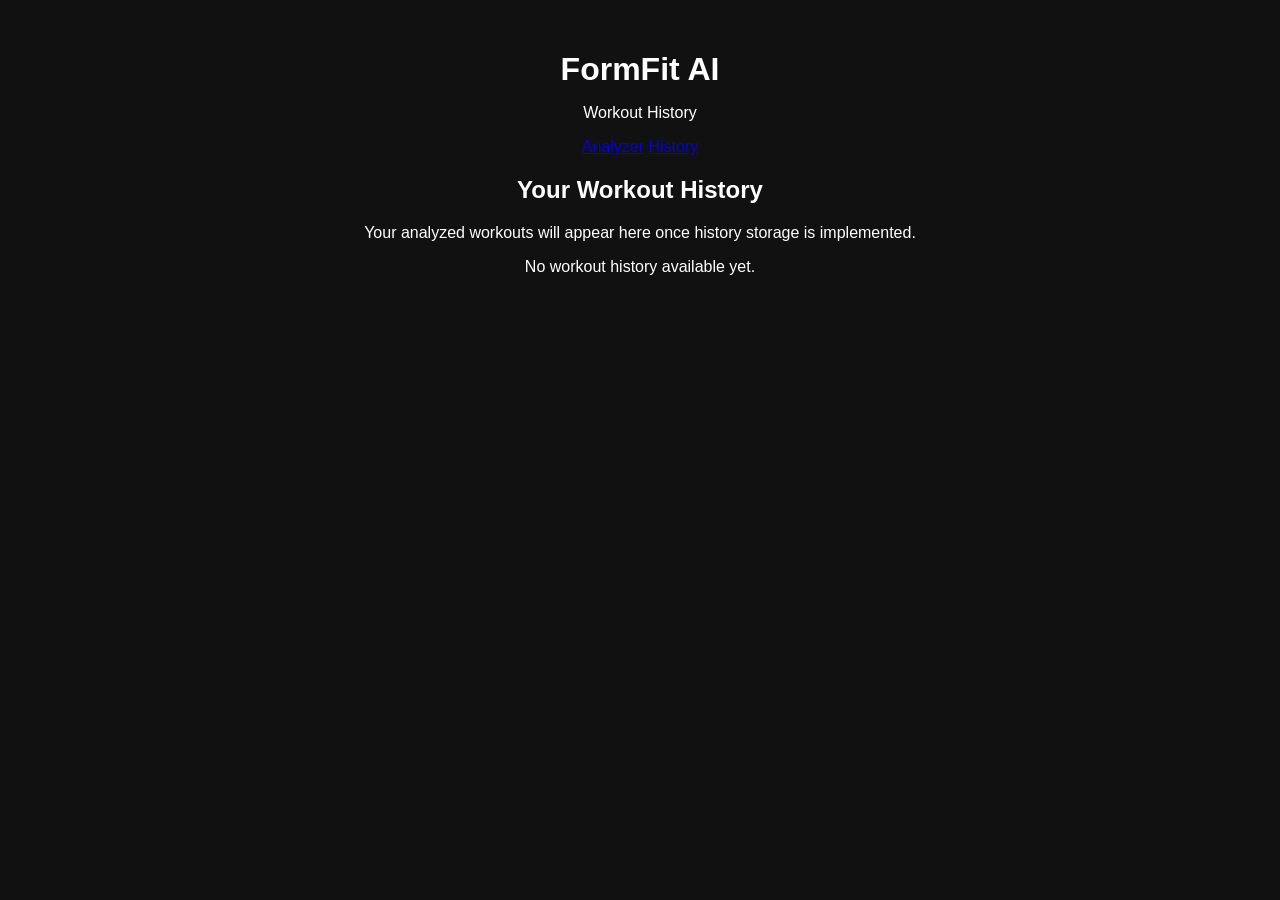
==== history.html @ 2599acf8 "Add workout history page" ====
<!DOCTYPE html>
<html lang="en">
<head>
    <meta charset="UTF-8">
    <meta name="viewport" content="width=device-width, initial-scale=1.0">
    <title>Workout History | FormFit AI</title>
    <link rel="stylesheet" href="style.css">
</head>

<body>
    <header>
        <h1>FormFit AI</h1>
        <p>Workout History</p>

        <nav>
            <a href="index.html">Analyzer</a>
            <a href="history.html">History</a>
        </nav>
    </header>

    <main>
        <section>
            <h2>Your Workout History</h2>
            <p>
                Your analyzed workouts will appear here once history
                storage is implemented.
            </p>

            <div id="historyContainer">
                <p>No workout history available yet.</p>
            </div>
        </section>
    </main>
</body>
</html>
---- style.css ----
/* =========================================================
   GENERAL
========================================================= */

* {
    box-sizing: border-box;
}

body {
    margin: 0;

    padding: 30px 20px;

    background: #111;

    color: white;

    font-family: Arial, sans-serif;

    text-align: center;
}


/* =========================================================
   TITLE
========================================================= */

h1 {
    margin-bottom: 5px;

    font-size: 32px;
}

.subtitle {
    margin-top: 0;

    color: #aaa;

    font-size: 16px;
}


/* =========================================================
   UPLOAD
========================================================= */

.upload-section {
    margin: 25px 0;
}

#videoInput {
    padding: 10px;

    background: #222;

    color: white;

    border: 1px solid #444;

    border-radius: 8px;

    cursor: pointer;
}


/* =========================================================
   VIDEO CONTAINER
========================================================= */

.container {
    position: relative;

    display: inline-block;

    width: min(900px, 95vw);

    margin-top: 10px;

    background: #000;

    border-radius: 12px;

    overflow: hidden;
}


/* =========================================================
   VIDEO
========================================================= */

video {
    display: block;

    width: 100%;

    height: auto;

    background: #000;
}


/* =========================================================
   CANVAS
========================================================= */

canvas {
    position: absolute;

    top: 0;

    left: 0;

    width: 100%;

    height: 100%;

    pointer-events: none;
}


/* =========================================================
   ANGLES SECTION
========================================================= */

#angles {
    width: min(900px, 95vw);

    margin: 30px auto 0;

    padding: 20px;

    background: #1a1a1a;

    border: 1px solid #2b2b2b;

    border-radius: 12px;
}


#angles h2 {
    margin-top: 0;

    margin-bottom: 20px;

    font-size: 22px;
}


/* =========================================================
   ANGLE GRID
========================================================= */

.angle-grid {
    display: grid;

    grid-template-columns:
        repeat(4, 1fr);

    gap: 15px;
}


/* =========================================================
   ANGLE CARD
========================================================= */

.angle-card {
    padding: 18px 10px;

    background: #222;

    border-radius: 10px;

    border: 1px solid #333;
}


/* =========================================================
   LABEL
========================================================= */

.label {
    display: block;

    margin-bottom: 8px;

    color: #aaa;

    font-size: 14px;
}


/* =========================================================
   ANGLE VALUE
========================================================= */

.value {
    font-size: 28px;

    font-weight: bold;
}


/* =========================================================
   DEGREE SYMBOL
========================================================= */

.degree {
    font-size: 20px;

    color: #aaa;
}


/* =========================================================
   RESPONSIVE
========================================================= */

@media (max-width: 700px) {

    .angle-grid {
        grid-template-columns:
            repeat(2, 1fr);
    }

    h1 {
        font-size: 26px;
    }

}


@media (max-width: 400px) {

    .angle-grid {
        grid-template-columns: 1fr;
    }

}
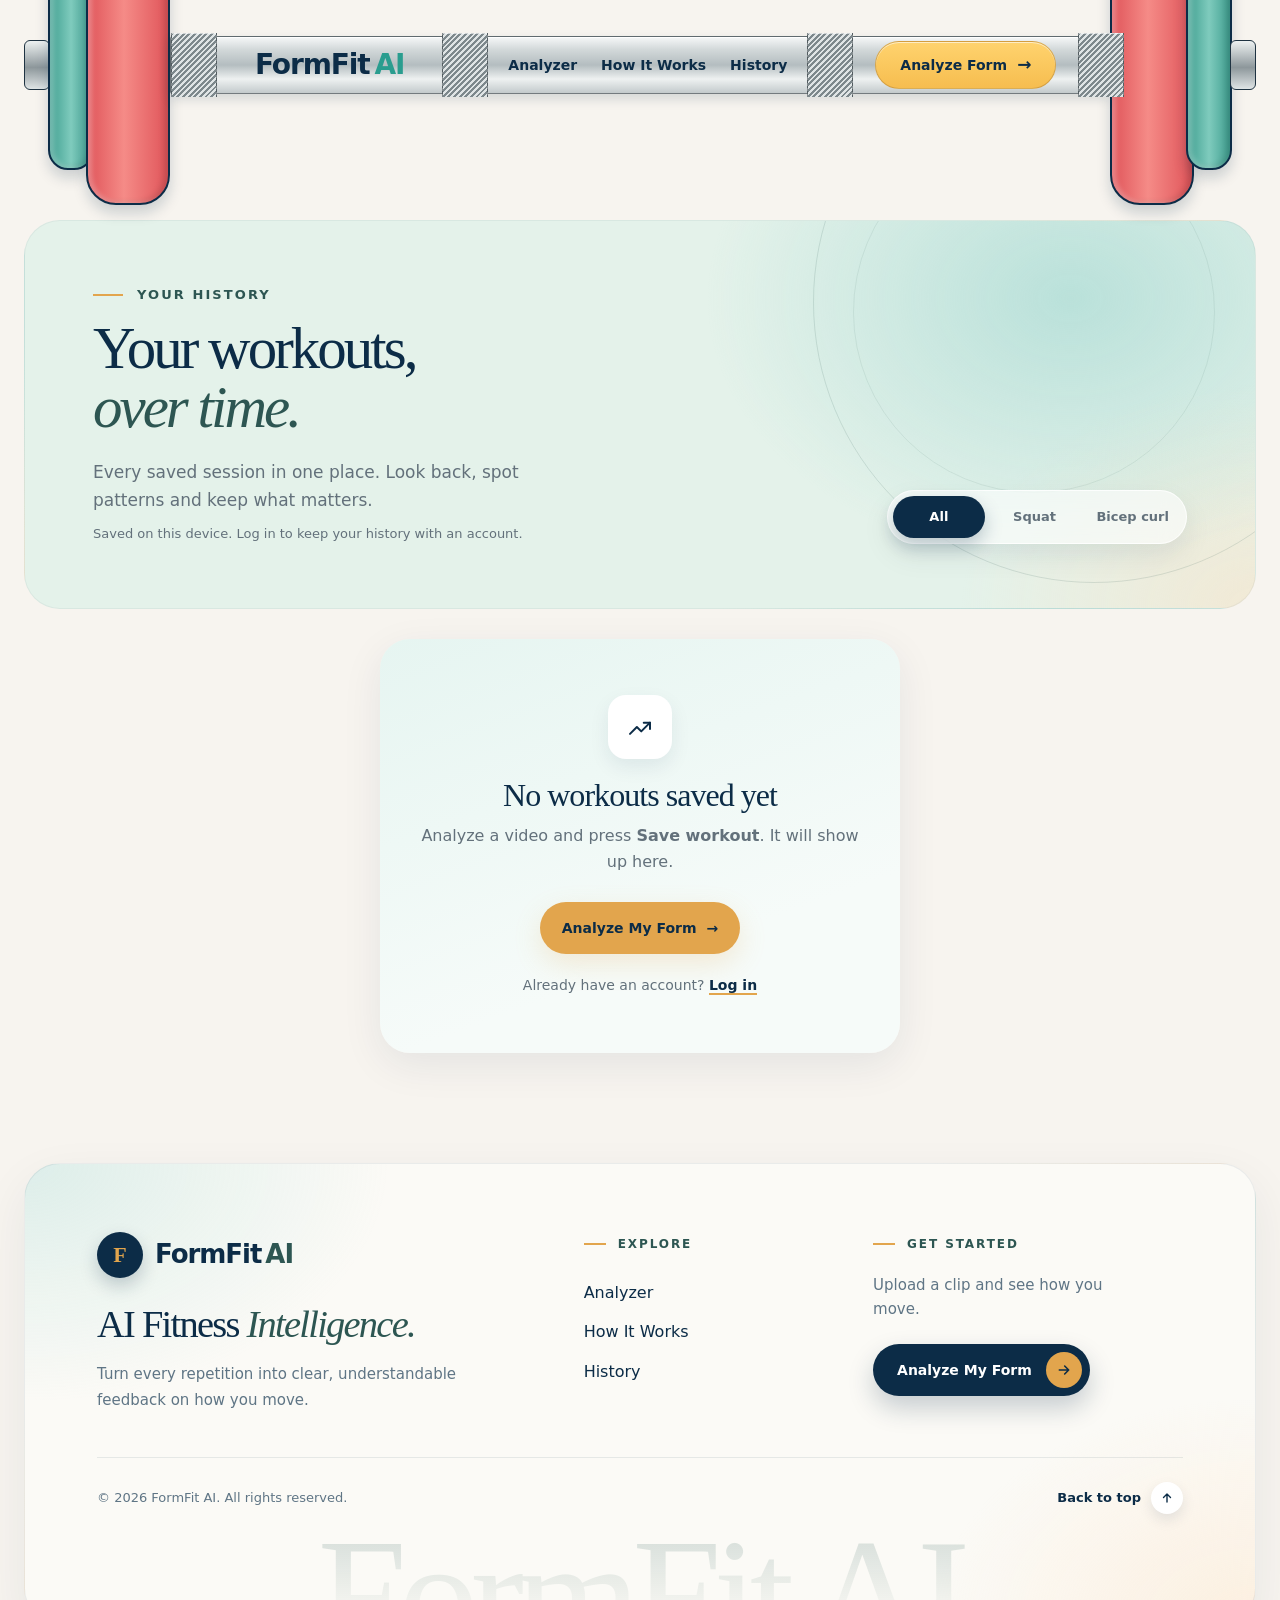
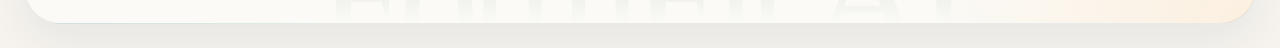
==== commit 65607eb0: "Rebuild History page with stats, trend chart, filter, edit and delete" ====
--- a/history.html
+++ b/history.html
@@ -1,35 +1,238 @@
 <!DOCTYPE html>
 <html lang="en">
+
 <head>
     <meta charset="UTF-8">
     <meta name="viewport" content="width=device-width, initial-scale=1.0">
     <title>Workout History | FormFit AI</title>
+
+    <link rel="preconnect" href="https://fonts.googleapis.com">
+    <link rel="preconnect" href="https://fonts.gstatic.com" crossorigin>
+    <link
+        href="https://fonts.googleapis.com/css2?family=Fraunces:ital,opsz,wght@0,9..144,500;0,9..144,700;1,9..144,400&family=Manrope:wght@400;500;600;700;800&display=swap"
+        rel="stylesheet">
+
     <link rel="stylesheet" href="style.css">
+    <link rel="stylesheet" href="history.css">
 </head>
 
 <body>
-    <header>
-        <h1>FormFit AI</h1>
-        <p>Workout History</p>
-
-        <nav>
-            <a href="index.html">Analyzer</a>
-            <a href="history.html">History</a>
+
+    <!-- NAVIGATION (same as index.html, links point back to the home page) -->
+    <header class="site-header">
+        <nav class="navbar" aria-label="Main navigation">
+            <div class="barbell">
+
+                <div class="bb-end bb-end-left" aria-hidden="true">
+                    <span class="bb-tip"></span>
+                    <span class="bb-plate bb-plate-teal"></span>
+                    <span class="bb-plate bb-plate-red"></span>
+                </div>
+
+                <div class="bb-bar">
+                    <span class="bb-grip" aria-hidden="true"></span>
+
+                    <a href="index.html" class="brand" aria-label="FormFit AI home">
+                        <strong>FormFit</strong><span>AI</span>
+                    </a>
+
+                    <span class="bb-grip" aria-hidden="true"></span>
+
+                    <div class="nav-links">
+                        <a href="index.html#analyzer">Analyzer</a>
+                        <a href="index.html#how-it-works">How It Works</a>
+                        <a href="history.html">History</a>
+                    </div>
+
+                    <span class="bb-grip" aria-hidden="true"></span>
+
+                    <a href="index.html#analyzer" class="nav-cta">
+                        <span class="nav-cta-text">Analyze Form</span>
+                        <span class="nav-cta-arrow">→</span>
+                    </a>
+
+                    <button class="nav-menu-toggle" type="button" aria-label="Open navigation menu"
+                        aria-expanded="false" aria-controls="mobileNav">
+                        <span></span><span></span><span></span>
+                    </button>
+
+                    <span class="bb-grip" aria-hidden="true"></span>
+                </div>
+
+                <div class="bb-end bb-end-right" aria-hidden="true">
+                    <span class="bb-tip"></span>
+                    <span class="bb-plate bb-plate-teal"></span>
+                    <span class="bb-plate bb-plate-red"></span>
+                </div>
+
+            </div>
         </nav>
+
+        <!-- If your index.html mobile menu has different content, paste it here instead -->
+        <div class="mobile-nav" id="mobileNav" aria-hidden="true">
+            <div class="mobile-nav-inner">
+                <div class="mobile-nav-links">
+                    <a href="index.html#analyzer"><span>Analyzer</span><span>→</span></a>
+                    <a href="index.html#how-it-works"><span>How It Works</span><span>→</span></a>
+                    <a href="history.html" class="is-active"><span>History</span><span>→</span></a>
+                </div>
+                <a href="index.html#analyzer" class="mobile-nav-cta">Analyze Form <span>→</span></a>
+            </div>
+        </div>
     </header>
 
-    <main>
-        <section>
-            <h2>Your Workout History</h2>
-            <p>
-                Your analyzed workouts will appear here once history
-                storage is implemented.
-            </p>
-
-            <div id="historyContainer">
-                <p>No workout history available yet.</p>
-            </div>
+
+    <main class="history-page">
+
+        <!-- INTRO -->
+        <section class="hist-intro">
+            <div>
+                <p class="eyebrow hist-eyebrow">YOUR HISTORY</p>
+                <h1>Your workouts,<em>over time.</em></h1>
+                <p class="hist-lead">Every saved session in one place. Look back, spot patterns and keep what matters.
+                </p>
+                <p class="hist-note" id="histNote"></p>
+            </div>
+
+            <label class="hist-filter">
+                <span>Exercise</span>
+                <select id="filterSelect">
+                    <option value="all">All exercises</option>
+                    <option value="squat">Squat</option>
+                    <option value="bicep-curl">Bicep curl</option>
+                </select>
+            </label>
         </section>
+
+        <!-- CONTENT (hidden when empty) -->
+        <div id="histContent" hidden>
+
+            <section class="hist-stats" aria-label="Summary">
+                <div class="hist-stat"><span>Sessions</span><strong id="statSessions">0</strong></div>
+                <div class="hist-stat"><span>Average score</span><strong id="statAvg">—</strong></div>
+                <div class="hist-stat"><span>Best score</span><strong id="statBest">—</strong></div>
+                <div class="hist-stat"><span>Total reps</span><strong id="statReps">0</strong></div>
+            </section>
+
+            <section class="hist-chart-card" id="chartCard">
+                <div class="hist-card-head">
+                    <div>
+                        <span class="hist-label">Form score trend</span>
+                        <h2>How your form is moving</h2>
+                    </div>
+                    <small id="chartRange"></small>
+                </div>
+                <div id="chart"></div>
+            </section>
+
+            <section>
+                <div class="hist-card-head">
+                    <div>
+                        <span class="hist-label">Sessions</span>
+                        <h2>All workouts</h2>
+                    </div>
+                </div>
+                <div class="hist-list" id="histList"></div>
+            </section>
+
+        </div>
+
+        <!-- EMPTY STATE -->
+        <section class="hist-empty" id="histEmpty" hidden>
+            <div class="hist-empty-icon" aria-hidden="true">
+                <svg viewBox="0 0 24 24" fill="none" stroke="currentColor" stroke-width="1.6" stroke-linecap="round"
+                    stroke-linejoin="round">
+                    <path d="M4 17.5 9.5 12l3.5 3.5L20 8.5" />
+                    <path d="M15 8.5h5v5" />
+                </svg>
+            </div>
+            <h2>No workouts saved yet</h2>
+            <p id="emptyText">Analyze a video and press <b>Save workout</b>. It will show up here.</p>
+            <a href="index.html#analyzer" class="button button-primary">Analyze My Form <span>→</span></a>
+            <p class="hist-empty-login" id="emptyLogin">Already have an account? <a href="login.html">Log in</a></p>
+        </section>
+
     </main>
+
+
+    <!-- EDIT DIALOG -->
+    <dialog id="editDialog" class="hist-dialog">
+        <h3>Edit session</h3>
+        <label>Title<input type="text" id="editTitle" maxlength="60"></label>
+        <label>Notes<textarea id="editNotes" rows="4" maxlength="400"
+                placeholder="How did it feel? Anything to remember?"></textarea></label>
+        <div class="hist-dialog-actions">
+            <button type="button" class="button button-secondary" id="editCancel">Cancel</button>
+            <button type="button" class="button button-primary" id="editSave">Save changes</button>
+        </div>
+    </dialog>
+
+    <!-- DELETE DIALOG -->
+    <dialog id="deleteDialog" class="hist-dialog">
+        <h3>Delete this session?</h3>
+        <p>This removes it from your history. You can't undo it.</p>
+        <div class="hist-dialog-actions">
+            <button type="button" class="button button-secondary" id="deleteCancel">Keep it</button>
+            <button type="button" class="button hist-danger" id="deleteConfirm">Delete</button>
+        </div>
+    </dialog>
+
+
+    <!-- FOOTER -->
+    <footer class="site-footer">
+        <div class="footer-panel">
+            <div class="footer-top">
+                <div class="footer-brand">
+                    <a href="index.html" class="footer-logo" aria-label="FormFit AI home">
+                        <span class="footer-logo-mark">F</span>
+                        <span class="footer-logo-text">FormFit<span>AI</span></span>
+                    </a>
+                    <p class="footer-tagline">AI Fitness <em>Intelligence.</em></p>
+                    <p class="footer-desc">Turn every repetition into clear, understandable feedback on how you move.
+                    </p>
+                </div>
+
+                <nav class="footer-col" aria-label="Footer">
+                    <h4>Explore</h4>
+                    <a href="index.html#analyzer">Analyzer</a>
+                    <a href="index.html#how-it-works">How It Works</a>
+                    <a href="history.html">History</a>
+                </nav>
+
+                <div class="footer-col footer-cta">
+                    <h4>Get started</h4>
+                    <p>Upload a clip and see how you move.</p>
+                    <a href="index.html#analyzer" class="footer-button">
+                        <span>Analyze My Form</span>
+                        <span class="footer-button-arrow" aria-hidden="true">
+                            <svg viewBox="0 0 24 24" fill="none" stroke="currentColor" stroke-width="2.4"
+                                stroke-linecap="round" stroke-linejoin="round">
+                                <path d="M5 12h14M13 6l6 6-6 6" />
+                            </svg>
+                        </span>
+                    </a>
+                </div>
+            </div>
+
+            <div class="footer-bottom">
+                <p class="footer-copy">© 2026 FormFit AI. All rights reserved.</p>
+                <a href="#" class="footer-top-link" aria-label="Back to top">
+                    Back to top
+                    <span aria-hidden="true">
+                        <svg viewBox="0 0 24 24" fill="none" stroke="currentColor" stroke-width="2.4"
+                            stroke-linecap="round" stroke-linejoin="round">
+                            <path d="M12 19V5M6 11l6-6 6 6" />
+                        </svg>
+                    </span>
+                </a>
+            </div>
+
+            <div class="footer-wordmark" aria-hidden="true">FormFit AI</div>
+        </div>
+    </footer>
+
+    <script type="module" src="nav-auth.js"></script>
+    <script type="module" src="history.js"></script>
 </body>
+
 </html>
--- a/style.css
+++ b/style.css
@@ -1,239 +1,10293 @@
-/* =========================================================
-   GENERAL
-========================================================= */
+/* ============================================================
+   FORMFIT AI
+   Premium AI Fitness Intelligence UI
+============================================================ */
+
+
+/* ============================================================
+   DESIGN TOKENS
+============================================================ */
+
+:root {
+    --navy: #0C2C47;
+    --green: #2D5652;
+    --yellow: #E2A54D;
+    --aqua: #97D3CD;
+    --pink: #EFEAE6;
+    --mint: #E4F2EA;
+
+    --cream: #F7F4EF;
+    --white: #FFFFFF;
+    --black: #111A20;
+
+    --text-dark: #173044;
+    --text-muted: #63717B;
+    --border: rgba(12, 44, 71, 0.12);
+
+    --font-serif: Georgia, "Times New Roman", serif;
+
+    --radius-sm: 12px;
+    --radius-md: 20px;
+    --radius-lg: 30px;
+
+    --shadow-soft:
+        0 12px 40px rgba(12, 44, 71, 0.08);
+
+    --shadow-card:
+        0 20px 60px rgba(12, 44, 71, 0.12);
+
+    --max-width: 1240px;
+}
+
+
+/* ============================================================
+   RESET
+============================================================ */
 
 * {
     box-sizing: border-box;
+    margin: 0;
+    padding: 0;
+}
+
+html {
+    scroll-behavior: smooth;
+    scroll-padding-top: 110px;
 }
 
 body {
+    background: var(--cream);
+    color: var(--text-dark);
+
+    font-family:
+        Inter,
+        ui-sans-serif,
+        system-ui,
+        -apple-system,
+        BlinkMacSystemFont,
+        "Segoe UI",
+        sans-serif;
+
+    line-height: 1.6;
+}
+
+img,
+video,
+canvas {
+    display: block;
+    max-width: 100%;
+}
+
+button,
+input {
+    font: inherit;
+}
+
+button {
+    cursor: pointer;
+}
+
+a {
+    color: inherit;
+    text-decoration: none;
+}
+
+
+/* ============================================================
+   TYPOGRAPHY
+============================================================ */
+
+h1,
+h2,
+h3,
+h4 {
+    color: var(--navy);
+    line-height: 1.05;
+    letter-spacing: -0.035em;
+}
+
+h1,
+h2 {
+    font-family:
+        Georgia,
+        "Times New Roman",
+        serif;
+    font-weight: 500;
+}
+
+h1 em,
+h2 em {
+    color: var(--green);
+    font-style: italic;
+}
+
+p {
+    color: var(--text-muted);
+}
+
+
+/* ============================================================
+   HEADER / NAVIGATION
+============================================================ */
+
+/* ============================================================
+   BARBELL NAVIGATION
+============================================================ */
+
+.site-header {
+    position: sticky;
+    top: 0;
+
+    z-index: 1000;
+
+    width: 100%;
+
+    padding: 24px 40px 0;
+
+    isolation: isolate;
+}
+
+
+/* ============================================================
+   BARBELL SHELL
+============================================================ */
+
+.navbar {
+    position: relative;
+
+    width: 100%;
+    min-height: 86px;
+
+    display: flex;
+    align-items: center;
+
+    padding: 0 92px;
+
+    background: transparent;
+
+    border: 0;
+    border-radius: 0;
+
+    box-shadow: none;
+
+    isolation: isolate;
+}
+
+
+/* ============================================================
+   SILVER BAR
+============================================================ */
+
+.barbell-shaft {
+    position: absolute;
+
+    left: 0;
+    right: 0;
+
+    top: 50%;
+
+    height: 48px;
+
+    transform: translateY(-50%);
+
+    z-index: -2;
+
+    border:
+        1px solid rgba(30, 43, 49, 0.35);
+
+    border-radius: 8px;
+
+    background:
+        linear-gradient(to bottom,
+            #eef2f2 0%,
+            #c9d0d2 15%,
+            #f7f8f7 30%,
+            #aeb7ba 50%,
+            #eef1f1 68%,
+            #c3cacc 84%,
+            #f1f3f3 100%);
+
+    box-shadow:
+        0 5px 10px rgba(12, 44, 71, 0.18),
+        inset 0 2px 2px rgba(255, 255, 255, 0.9),
+        inset 0 -2px 3px rgba(25, 35, 40, 0.22);
+}
+
+
+/* subtle metallic line */
+
+.barbell-shaft::after {
+    content: "";
+
+    position: absolute;
+
+    left: 0;
+    right: 0;
+
+    top: 50%;
+
+    height: 1px;
+
+    background:
+        rgba(50, 63, 68, 0.25);
+
+    transform: translateY(-50%);
+}
+
+
+/* ============================================================
+   WEIGHT PLATES
+============================================================ */
+
+.barbell-loading {
+    position: absolute;
+
+    top: 50%;
+
+    width: 105px;
+    height: 120px;
+
+    transform: translateY(-50%);
+
+    z-index: -1;
+
+    display: flex;
+    align-items: center;
+
+    pointer-events: none;
+}
+
+
+/* left / right positioning */
+
+.barbell-loading-left {
+    left: 4px;
+
+    justify-content: flex-end;
+}
+
+.barbell-loading-right {
+    right: 4px;
+
+    justify-content: flex-start;
+}
+
+
+/* individual plates */
+
+.plate {
+    position: absolute;
+
+    top: 50%;
+
+    width: 30px;
+    height: 108px;
+
+    transform: translateY(-50%);
+
+    border-radius: 13px;
+
+    border:
+        1px solid rgba(85, 17, 22, 0.65);
+
+    background:
+        linear-gradient(90deg,
+            #8f1e29 0%,
+            #c92e39 24%,
+            #ed4b54 48%,
+            #c52b36 70%,
+            #861923 100%);
+
+    box-shadow:
+        inset 2px 0 3px rgba(255, 255, 255, 0.22),
+        inset -3px 0 5px rgba(45, 0, 0, 0.28),
+        0 4px 8px rgba(12, 20, 25, 0.20);
+}
+
+
+/* plate positions */
+
+.barbell-loading-left .plate-outer {
+    right: 0;
+}
+
+.barbell-loading-left .plate-middle {
+    right: 20px;
+
+    height: 112px;
+}
+
+.barbell-loading-left .plate-inner {
+    right: 39px;
+
+    height: 102px;
+}
+
+.barbell-loading-right .plate-inner {
+    left: 39px;
+
+    height: 102px;
+}
+
+.barbell-loading-right .plate-middle {
+    left: 20px;
+
+    height: 112px;
+}
+
+.barbell-loading-right .plate-outer {
+    left: 0;
+}
+
+
+/* ============================================================
+   PLATE CENTER HUB
+============================================================ */
+
+.plate-hub {
+    position: absolute;
+
+    top: 50%;
+    left: 50%;
+
+    width: 24px;
+    height: 24px;
+
+    transform: translate(-50%, -50%);
+
+    border-radius: 50%;
+
+    border: 4px solid #d6dcdd;
+
+    background: var(--yellow);
+
+    box-shadow:
+        0 0 0 4px var(--navy),
+        0 0 0 7px rgba(12, 44, 71, 0.25);
+}
+
+
+/* ============================================================
+   BARBELL COLLARS
+============================================================ */
+
+.barbell-collar {
+    position: absolute;
+
+    top: 50%;
+
+    width: 28px;
+    height: 58px;
+
+    transform: translateY(-50%);
+
+    z-index: 0;
+
+    border:
+        1px solid rgba(55, 66, 70, 0.45);
+
+    background:
+        repeating-linear-gradient(135deg,
+            #6f7a7e 0,
+            #6f7a7e 2px,
+            #d7dcdd 2px,
+            #d7dcdd 4px);
+
+    box-shadow:
+        inset 1px 0 2px rgba(255, 255, 255, 0.65),
+        inset -2px 0 3px rgba(20, 30, 35, 0.28);
+}
+
+.barbell-collar-left {
+    left: 108px;
+}
+
+.barbell-collar-right {
+    right: 108px;
+}
+
+
+/* ============================================================
+   FORMfit BRAND ON THE BAR
+============================================================ */
+
+.brand {
+    position: relative;
+
+    display: inline-flex;
+    align-items: center;
+
+    gap: 8px;
+
+    flex-shrink: 0;
+
+    padding: 7px 14px;
+
+    color: var(--navy);
+
+    text-decoration: none;
+
+    z-index: 3;
+
+    transition:
+        transform 0.22s ease,
+        filter 0.22s ease;
+}
+
+
+/* subtle metallic label behind logo */
+
+.brand::before {
+    content: "";
+
+    position: absolute;
+
+    inset: 0;
+
+    z-index: -1;
+
+    border:
+        1px solid rgba(30, 45, 52, 0.16);
+
+    border-radius: 4px;
+
+    background:
+        linear-gradient(180deg,
+            rgba(255, 255, 255, 0.45),
+            rgba(190, 198, 200, 0.28));
+
+    box-shadow:
+        inset 0 1px 0 rgba(255, 255, 255, 0.65);
+}
+
+
+.brand:hover {
+    transform: translateY(-1px);
+    filter: brightness(1.03);
+}
+
+
+.brand-mark {
+    width: 28px;
+    height: 28px;
+
+    display: grid;
+    place-items: center;
+
+    border:
+        2px solid var(--navy);
+
+    border-radius: 50%;
+
+    background:
+        var(--navy);
+
+    color: var(--yellow);
+
+    font-family: Georgia, serif;
+
+    font-size: 15px;
+    font-weight: 800;
+
+    box-shadow:
+        0 1px 2px rgba(0, 0, 0, 0.2);
+}
+
+
+.brand-text {
+    display: flex;
+    align-items: baseline;
+
+    gap: 2px;
+
+    color: var(--navy);
+
+    font-size: 16px;
+
+    letter-spacing: -0.03em;
+}
+
+.brand-text strong {
+    font-weight: 850;
+}
+
+.brand-text span {
+    color: var(--green);
+
+    font-weight: 800;
+}
+
+
+/* ============================================================
+   NAVIGATION LINKS
+============================================================ */
+
+.nav-links {
+    position: absolute;
+
+    left: 50%;
+
+    transform: translateX(-50%);
+
+    display: flex;
+    align-items: center;
+
+    gap: 40px;
+
+    z-index: 3;
+}
+
+
+.nav-links a {
+    position: relative;
+
+    display: inline-flex;
+    align-items: center;
+
+    min-height: 42px;
+
+    padding: 0 3px;
+
+    color: var(--navy);
+
+    font-size: 13px;
+    font-weight: 800;
+
+    text-decoration: none;
+
+    white-space: nowrap;
+
+    transition:
+        color 0.2s ease,
+        transform 0.2s ease;
+}
+
+
+.nav-links a::after {
+    content: "";
+
+    position: absolute;
+
+    left: 50%;
+    bottom: 5px;
+
+    width: 0;
+    height: 2px;
+
+    border-radius: 999px;
+
+    background: var(--yellow);
+
+    transform: translateX(-50%);
+
+    transition:
+        width 0.2s ease;
+}
+
+
+.nav-links a:hover {
+    color: var(--green);
+
+    transform: translateY(-1px);
+}
+
+
+.nav-links a:hover::after {
+    width: 70%;
+}
+
+
+/* ============================================================
+   STAMPED ANALYZE FORM BUTTON
+============================================================ */
+
+.nav-cta {
+    position: relative;
+
+    margin-left: auto;
+
+    display: inline-flex;
+    align-items: center;
+    justify-content: center;
+
+    gap: 9px;
+
+    min-height: 48px;
+
+    padding: 0 22px;
+
+    border:
+        2px solid rgba(12, 44, 71, 0.28);
+
+    border-radius: 999px;
+
+    background:
+        linear-gradient(145deg,
+            #efb95e,
+            var(--yellow));
+
+    color: var(--navy);
+
+    font-size: 13px;
+    font-weight: 900;
+
+    text-decoration: none;
+
+    z-index: 3;
+
+    box-shadow:
+        inset 0 2px 0 rgba(255, 255, 255, 0.38),
+        inset 0 -2px 0 rgba(120, 72, 15, 0.15),
+        0 3px 6px rgba(12, 44, 71, 0.16);
+
+    transition:
+        transform 0.2s ease,
+        filter 0.2s ease;
+}
+
+
+/* stamp outline */
+
+.nav-cta::before {
+    content: "";
+
+    position: absolute;
+
+    inset: 4px;
+
+    border:
+        1px dashed rgba(12, 44, 71, 0.35);
+
+    border-radius: inherit;
+
+    pointer-events: none;
+}
+
+
+.nav-cta:hover {
+    transform: translateY(-2px);
+
+    filter: saturate(1.06);
+}
+
+
+.nav-cta-arrow {
+    font-size: 17px;
+
+    transition:
+        transform 0.2s ease;
+}
+
+
+.nav-cta:hover .nav-cta-arrow {
+    transform: translateX(3px);
+}
+
+
+/* ============================================================
+   ACCESSIBILITY
+============================================================ */
+
+.nav-cta:focus-visible,
+.nav-links a:focus-visible,
+.brand:focus-visible {
+    outline: 2px solid var(--yellow);
+    outline-offset: 4px;
+}
+
+/* ============================================================
+   MOBILE NAVIGATION
+============================================================ */
+
+.nav-menu-toggle {
+    display: none;
+
+    width: 44px;
+    height: 44px;
+
+    align-items: center;
+    justify-content: center;
+    flex-direction: column;
+
+    gap: 5px;
+
+    flex-shrink: 0;
+
+    border: 1px solid rgba(12, 44, 71, 0.08);
+    border-radius: 50%;
+
+    background: rgba(255, 255, 255, 0.72);
+
+    cursor: pointer;
+
+    transition:
+        background 0.22s ease,
+        transform 0.22s ease,
+        box-shadow 0.22s ease;
+}
+
+.nav-menu-toggle:hover {
+    background: rgba(255, 255, 255, 0.96);
+
+    transform: translateY(-1px);
+
+    box-shadow:
+        0 6px 16px rgba(12, 44, 71, 0.08);
+}
+
+.nav-menu-toggle:focus-visible {
+    outline: 3px solid rgba(151, 211, 205, 0.55);
+    outline-offset: 3px;
+}
+
+.nav-menu-toggle span {
+    width: 17px;
+    height: 1.5px;
+
+    border-radius: 999px;
+
+    background: var(--navy);
+
+    transition:
+        transform 0.25s ease,
+        opacity 0.2s ease,
+        width 0.25s ease;
+}
+
+
+/* ------------------------------------------------------------
+   Hamburger → X
+------------------------------------------------------------ */
+
+.nav-menu-toggle.is-open span:nth-child(1) {
+    transform: translateY(6.5px) rotate(45deg);
+}
+
+.nav-menu-toggle.is-open span:nth-child(2) {
+    opacity: 0;
+    width: 0;
+}
+
+.nav-menu-toggle.is-open span:nth-child(3) {
+    transform: translateY(-6.5px) rotate(-45deg);
+}
+
+
+/* ============================================================
+   MOBILE PANEL
+============================================================ */
+
+.mobile-nav {
+    display: none;
+
+    position: absolute;
+
+    top: calc(100% + 10px);
+    left: 0;
+    right: 0;
+
+    padding: 10px;
+
+    border: 1px solid rgba(12, 44, 71, 0.08);
+    border-radius: 26px;
+
+    background:
+        linear-gradient(145deg,
+            rgba(255, 255, 255, 0.98),
+            rgba(248, 250, 249, 0.96));
+
+    box-shadow:
+        0 24px 55px rgba(12, 44, 71, 0.14),
+        0 4px 12px rgba(12, 44, 71, 0.05),
+        inset 0 1px 0 rgba(255, 255, 255, 0.95);
+
+    backdrop-filter: blur(24px);
+    -webkit-backdrop-filter: blur(24px);
+
+    opacity: 0;
+    visibility: hidden;
+
+    transform:
+        translateY(-8px) scale(0.985);
+
+    transform-origin: top center;
+
+    transition:
+        opacity 0.22s ease,
+        visibility 0.22s ease,
+        transform 0.22s ease;
+}
+
+.mobile-nav.is-open {
+    opacity: 1;
+    visibility: visible;
+
+    transform:
+        translateY(0) scale(1);
+}
+
+
+.mobile-nav-inner {
+    padding: 14px;
+}
+
+
+/* ------------------------------------------------------------
+   Mobile heading
+------------------------------------------------------------ */
+
+.mobile-nav-label {
+    display: flex;
+    flex-direction: column;
+
+    gap: 3px;
+
+    padding:
+        5px 6px 13px;
+
+    border-bottom:
+        1px solid rgba(12, 44, 71, 0.07);
+}
+
+.mobile-nav-label span {
+    color: var(--navy);
+
+    font-size: 10px;
+    font-weight: 850;
+
+    letter-spacing: 0.12em;
+}
+
+.mobile-nav-label small {
+    color: var(--text-muted);
+
+    font-size: 11px;
+    font-weight: 600;
+}
+
+
+/* ============================================================
+   MOBILE LINKS
+============================================================ */
+
+.mobile-nav-links {
+    display: flex;
+    flex-direction: column;
+
+    gap: 3px;
+
+    padding: 10px 0;
+}
+
+.mobile-nav-links a {
+    display: flex;
+
+    align-items: center;
+    justify-content: space-between;
+
+    min-height: 48px;
+
+    padding: 0 13px;
+
+    border-radius: 14px;
+
+    color: var(--text-dark);
+
+    font-size: 13px;
+    font-weight: 750;
+
+    transition:
+        background 0.2s ease,
+        color 0.2s ease,
+        transform 0.2s ease;
+}
+
+.mobile-nav-links a span:last-child {
+    color: var(--text-muted);
+
+    font-size: 15px;
+
+    transition:
+        transform 0.2s ease,
+        color 0.2s ease;
+}
+
+.mobile-nav-links a:hover,
+.mobile-nav-links a.is-active {
+    background:
+        linear-gradient(90deg,
+            rgba(151, 211, 205, 0.14),
+            rgba(255, 255, 255, 0.72));
+
+    color: var(--navy);
+
+    transform: translateX(2px);
+}
+
+.mobile-nav-links a:hover span:last-child,
+.mobile-nav-links a.is-active span:last-child {
+    color: var(--yellow);
+
+    transform: translateX(3px);
+}
+
+
+/* ============================================================
+   MOBILE CTA
+============================================================ */
+
+.mobile-nav-cta {
+    display: flex;
+
+    align-items: center;
+    justify-content: space-between;
+
+    min-height: 48px;
+
+    padding: 0 15px;
+
+    border-radius: 14px;
+
+    background:
+        linear-gradient(135deg,
+            #E7AC50,
+            var(--yellow));
+
+    color: var(--navy);
+
+    font-size: 12px;
+    font-weight: 850;
+
+    box-shadow:
+        0 8px 18px rgba(226, 165, 77, 0.16);
+
+    transition:
+        transform 0.2s ease,
+        box-shadow 0.2s ease;
+}
+
+.mobile-nav-cta span {
+    font-size: 16px;
+
+    transition:
+        transform 0.2s ease;
+}
+
+.mobile-nav-cta:hover {
+    transform: translateY(-1px);
+
+    box-shadow:
+        0 10px 22px rgba(226, 165, 77, 0.22);
+}
+
+.mobile-nav-cta:hover span {
+    transform: translateX(3px);
+}
+
+
+/* ============================================================
+   ACCESSIBILITY
+============================================================ */
+
+.mobile-nav-links a:focus-visible,
+.mobile-nav-cta:focus-visible {
+    outline: 3px solid rgba(151, 211, 205, 0.55);
+    outline-offset: 2px;
+}
+
+
+/* ============================================================
+   GENERAL SECTIONS
+============================================================ */
+
+main {
+    overflow: hidden;
+}
+
+.hero,
+.analyzer-section,
+.understands-section,
+.exercises-section,
+.how-section,
+.progress-section,
+.final-cta {
+    width: min(var(--max-width), calc(100% - 48px));
+    margin-inline: auto;
+}
+
+section {
+    scroll-margin-top: 110px;
+}
+
+
+/* ============================================================
+   EYEBROW
+============================================================ */
+
+.eyebrow {
+    margin-bottom: 14px;
+
+    color: var(--green);
+
+    font-size: 11px;
+    font-weight: 800;
+
+    letter-spacing: 0.16em;
+    text-transform: uppercase;
+}
+
+
+/* ============================================================
+   BUTTONS
+============================================================ */
+
+.button {
+    display: inline-flex;
+    align-items: center;
+    justify-content: center;
+    gap: 10px;
+
+    min-height: 52px;
+
+    padding: 0 22px;
+
+    border-radius: 999px;
+
+    font-size: 14px;
+    font-weight: 750;
+
+    transition:
+        transform 0.2s ease,
+        box-shadow 0.2s ease,
+        background 0.2s ease;
+}
+
+.button:hover {
+    transform: translateY(-2px);
+}
+
+.button-primary {
+    background: var(--yellow);
+    color: var(--navy);
+
+    box-shadow:
+        0 10px 28px rgba(226, 165, 77, 0.20);
+}
+
+.button-primary:hover {
+    box-shadow:
+        0 14px 32px rgba(226, 165, 77, 0.30);
+}
+
+.button-secondary {
+    background: transparent;
+
+    border: 1px solid rgba(12, 44, 71, 0.20);
+
+    color: var(--navy);
+}
+
+.button-secondary:hover {
+    background: var(--white);
+}
+
+
+/* ============================================================
+   HERO
+============================================================ */
+
+.hero {
+    min-height: 720px;
+
+    display: grid;
+    grid-template-columns: 0.9fr 1.1fr;
+
+    align-items: center;
+
+    gap: 70px;
+
+    padding-top: 90px;
+    padding-bottom: 100px;
+}
+
+
+/* Hero text */
+
+.hero-content {
+    max-width: 610px;
+}
+
+.hero h1 {
+    max-width: 650px;
+
+    margin-bottom: 28px;
+
+    font-size:
+        clamp(52px, 6vw, 84px);
+}
+
+.hero-description {
+    max-width: 550px;
+
+    margin-bottom: 34px;
+
+    font-size: 17px;
+    line-height: 1.75;
+}
+
+.hero-actions {
+    display: flex;
+    align-items: center;
+    gap: 12px;
+
+    flex-wrap: wrap;
+}
+
+
+/* ============================================================
+   HERO VISUAL
+============================================================ */
+
+.hero-visual {
+    position: relative;
+
+    min-height: 570px;
+
+    display: flex;
+    align-items: center;
+    justify-content: center;
+}
+
+.hero-athlete {
+    position: relative;
+
+    width: min(470px, 80%);
+
+    aspect-ratio: 0.82;
+
+    border-radius:
+        240px 240px 40px 40px;
+
+    overflow: hidden;
+
+    background:
+        linear-gradient(145deg,
+            var(--aqua),
+            var(--mint));
+
+    box-shadow: var(--shadow-card);
+}
+
+
+/*
+    Temporary athlete placeholder.
+
+    Later we can replace this with a real
+    generated/selected athlete visual.
+*/
+
+.athlete-placeholder {
+    position: absolute;
+    inset: 0;
+
+    display: flex;
+    align-items: flex-end;
+    justify-content: center;
+
+    overflow: hidden;
+}
+
+.hero-athlete-image {
+    display: block;
+
+    width: 112%;
+    max-width: none;
+    height: auto;
+
+    flex-shrink: 0;
+
+    transform: translateY(2%);
+    user-select: none;
+    pointer-events: none;
+}
+
+
+/* Pose lines */
+
+/* ============================================================
+   HERO VISUAL — PREMIUM AI ANALYSIS STAGE
+============================================================ */
+
+.hero-visual {
+    position: relative;
+
+    min-height: 570px;
+
+    display: flex;
+    align-items: center;
+    justify-content: center;
+
+    isolation: isolate;
+}
+
+
+/* ------------------------------------------------------------
+   Athlete analysis surface
+------------------------------------------------------------ */
+
+.hero-athlete {
+    position: relative;
+
+    width: min(500px, 82%);
+    aspect-ratio: 0.82;
+
+    overflow: hidden;
+
+    border-radius:
+        250px 250px 42px 42px;
+
+    background:
+        radial-gradient(circle at 52% 35%,
+            rgba(255, 255, 255, 0.28),
+            transparent 34%),
+        radial-gradient(circle at 50% 48%,
+            rgba(151, 211, 205, 0.36),
+            transparent 62%),
+        linear-gradient(145deg,
+            #9bd8d2 0%,
+            #cce9e4 58%,
+            #dff1ed 100%);
+
+    box-shadow:
+        0 35px 70px rgba(12, 44, 71, 0.10),
+        0 12px 28px rgba(12, 44, 71, 0.06);
+
+    isolation: isolate;
+}
+
+
+/* Technical analysis rings */
+
+.hero-athlete::before {
+    content: "";
+
+    position: absolute;
+    inset: 7%;
+
+    border-radius: 50%;
+
+    background:
+        repeating-radial-gradient(circle at 50% 45%,
+            transparent 0,
+            transparent 72px,
+            rgba(255, 255, 255, 0.24) 73px,
+            rgba(255, 255, 255, 0.24) 74px,
+            transparent 75px);
+
+    opacity: 0.65;
+
+    pointer-events: none;
+
+    z-index: 0;
+}
+
+
+/* Very subtle technical grid */
+
+.hero-athlete::after {
+    content: "";
+
+    position: absolute;
+    inset: 0;
+
+    background:
+        linear-gradient(90deg,
+            transparent 49.8%,
+            rgba(255, 255, 255, 0.18) 50%,
+            transparent 50.2%),
+        linear-gradient(0deg,
+            transparent 49.8%,
+            rgba(255, 255, 255, 0.14) 50%,
+            transparent 50.2%);
+
+    background-size:
+        100% 100%,
+        100% 100%;
+
+    opacity: 0.45;
+
+    pointer-events: none;
+
+    z-index: 0;
+}
+
+
+/* ------------------------------------------------------------
+   Athlete image
+------------------------------------------------------------ */
+
+.athlete-placeholder {
+    position: absolute;
+    inset: 0;
+
+    display: flex;
+    align-items: flex-end;
+    justify-content: center;
+
+    overflow: hidden;
+
+    z-index: 1;
+}
+
+.hero-athlete-image {
+    display: block;
+
+    width: 112%;
+    max-width: none;
+    height: auto;
+
+    flex-shrink: 0;
+
+    transform:
+        translateY(2%) scale(1.015);
+
+    user-select: none;
+    pointer-events: none;
+
+    filter:
+        drop-shadow(0 18px 22px rgba(12, 44, 71, 0.08));
+}
+
+
+/* ============================================================
+   POSE ANALYSIS OVERLAY
+============================================================ */
+
+.pose-line {
+    position: absolute;
+
+    height: 2.5px;
+
+    border-radius: 999px;
+
+    background:
+        linear-gradient(90deg,
+            rgba(12, 44, 71, 0.78),
+            rgba(12, 44, 71, 0.58));
+
+    opacity: 0.78;
+
+    transform-origin: left center;
+
+    z-index: 3;
+
+    box-shadow:
+        0 0 7px rgba(12, 44, 71, 0.10);
+
+    pointer-events: none;
+}
+
+
+/* Shoulder → elbow */
+
+.pose-line-shoulder {
+    width: 125px;
+
+    left: 48.5%;
+    top: 39%;
+
+    transform: rotate(6deg);
+}
+
+
+/* Hip → knee */
+
+.pose-line-thigh {
+    width: 132px;
+
+    left: 55%;
+    top: 60%;
+
+    transform: rotate(52deg);
+}
+
+
+/* Knee → ankle */
+
+.pose-line-shin {
+    width: 145px;
+
+    left: 72%;
+    top: 76%;
+
+    transform: rotate(116deg);
+}
+
+
+/* ------------------------------------------------------------
+   Pose landmarks
+------------------------------------------------------------ */
+
+.pose-point {
+    position: absolute;
+
+    width: 12px;
+    height: 12px;
+
+    border-radius: 50%;
+
+    background: var(--yellow);
+
+    border: 3px solid var(--navy);
+
+    box-shadow:
+        0 0 0 5px rgba(226, 165, 77, 0.14),
+        0 0 0 9px rgba(226, 165, 77, 0.05),
+        0 0 18px rgba(226, 165, 77, 0.28);
+
+    z-index: 4;
+
+    pointer-events: none;
+
+    animation:
+        landmark-pulse 3.2s ease-in-out infinite;
+}
+
+
+/* Actual athlete landmarks */
+
+.point-shoulder {
+    left: 48.5%;
+    top: 39%;
+}
+
+.point-elbow {
+    left: 84%;
+    top: 37%;
+}
+
+.point-hip {
+    left: 55%;
+    top: 60%;
+}
+
+.point-knee {
+    left: 72%;
+    top: 76%;
+}
+
+.point-ankle {
+    left: 69%;
+    top: 95%;
+}
+
+
+@keyframes landmark-pulse {
+
+    0%,
+    100% {
+        box-shadow:
+            0 0 0 5px rgba(226, 165, 77, 0.14),
+            0 0 0 9px rgba(226, 165, 77, 0.05),
+            0 0 18px rgba(226, 165, 77, 0.28);
+    }
+
+    50% {
+        box-shadow:
+            0 0 0 7px rgba(226, 165, 77, 0.18),
+            0 0 0 12px rgba(226, 165, 77, 0.06),
+            0 0 23px rgba(226, 165, 77, 0.34);
+    }
+}
+
+
+/* ============================================================
+   FLOATING AI CARDS
+============================================================ */
+
+.floating-card {
+    position: absolute;
+
+    padding: 18px 21px;
+
+    background:
+        linear-gradient(145deg,
+            rgba(255, 255, 255, 0.98),
+            rgba(255, 255, 255, 0.90));
+
+    border: 1px solid rgba(255, 255, 255, 0.82);
+
+    border-radius: 20px;
+
+    box-shadow:
+        0 24px 55px rgba(12, 44, 71, 0.13),
+        0 5px 15px rgba(12, 44, 71, 0.05),
+        inset 0 1px 0 rgba(255, 255, 255, 0.95);
+
+    backdrop-filter: blur(12px);
+    -webkit-backdrop-filter: blur(12px);
+
+    z-index: 8;
+
+    transition:
+        transform 0.3s ease,
+        box-shadow 0.3s ease;
+}
+
+.floating-card:hover {
+    transform: translateY(-4px);
+
+    box-shadow:
+        0 30px 65px rgba(12, 44, 71, 0.16),
+        0 8px 20px rgba(12, 44, 71, 0.06),
+        inset 0 1px 0 rgba(255, 255, 255, 0.98);
+}
+
+
+/* ------------------------------------------------------------
+   Shared card label
+------------------------------------------------------------ */
+
+.floating-label {
+    display: block;
+
+    margin-bottom: 6px;
+
+    color: var(--text-muted);
+
+    font-size: 9px;
+    font-weight: 850;
+
+    letter-spacing: 0.15em;
+
+    line-height: 1.2;
+}
+
+
+/* ============================================================
+   FORM SCORE
+============================================================ */
+
+.score-card {
+    top: 11%;
+    left: 1%;
+
+    min-width: 176px;
+}
+
+.score-card strong {
+    display: inline-flex;
+
+    align-items: center;
+    justify-content: center;
+
+    width: 64px;
+    height: 64px;
+
+    margin-right: 10px;
+
+    border-radius: 50%;
+
+    color: var(--navy);
+
+    background:
+        radial-gradient(circle,
+            rgba(255, 255, 255, 0.98) 0 62%,
+            transparent 63%),
+        conic-gradient(#B3E0DA 0 96%,
+            rgba(151, 211, 205, 0.28) 96% 100%);
+
+    font-family: Georgia, serif;
+
+    font-size: 31px;
+    line-height: 1;
+
+    box-shadow:
+        0 0 0 1px rgba(12, 44, 71, 0.10),
+        0 6px 16px rgba(12, 44, 71, 0.08);
+}
+
+.score-good {
+    color: var(--green);
+
+    font-size: 11px;
+    font-weight: 800;
+}
+
+
+/* ============================================================
+   KNEE ANGLE CARD
+============================================================ */
+
+.hero-angle-card {
+    top: 36%;
+    right: -1%;
+
+    min-width: 170px;
+
+    display: flex;
+    flex-direction: column;
+
+    gap: 5px;
+}
+
+.hero-angle-card span {
+    color: var(--text-muted);
+
+    font-size: 13px;
+    font-weight: 500;
+}
+
+.hero-angle-card strong {
+    color: var(--navy);
+
+    font-family: Georgia, serif;
+
+    font-size: 28px;
+    line-height: 1;
+}
+
+.hero-angle-card::after {
+    content: "●  GOOD RANGE";
+
+    display: inline-flex;
+    align-items: center;
+
+    width: fit-content;
+
+    margin-top: 5px;
+    padding: 5px 9px;
+
+    border-radius: 999px;
+
+    background: rgba(88, 166, 101, 0.10);
+
+    color: var(--green);
+
+    font-size: 8px;
+    font-weight: 850;
+
+    letter-spacing: 0.08em;
+}
+
+
+/* ============================================================
+   AI COACH
+============================================================ */
+
+.feedback-card {
+    right: 4%;
+    bottom: 8%;
+
+    max-width: 245px;
+
+    padding:
+        20px 22px 19px;
+
+    background:
+        linear-gradient(145deg,
+            #0c2c47,
+            #103b5b);
+
+    border:
+        1px solid rgba(151, 211, 205, 0.12);
+
+    box-shadow:
+        0 25px 55px rgba(12, 44, 71, 0.28),
+        inset 0 1px 0 rgba(255, 255, 255, 0.08);
+}
+
+.feedback-card::before {
+    content: "✦";
+
+    display: block;
+
+    margin-bottom: 7px;
+
+    color: var(--yellow);
+
+    font-size: 17px;
+
+    line-height: 1;
+}
+
+.feedback-card .floating-label {
+    color: var(--aqua);
+
+    margin-bottom: 7px;
+}
+
+.feedback-card p {
     margin: 0;
 
-    padding: 30px 20px;
-
-    background: #111;
-
-    color: white;
-
-    font-family: Arial, sans-serif;
+    color: var(--white);
+
+    font-size: 12px;
+    line-height: 1.6;
+}
+
+
+/* ------------------------------------------------------------
+   Card motion
+------------------------------------------------------------ */
+
+@keyframes hero-card-float {
+
+    0%,
+    100% {
+        transform: translateY(0);
+    }
+
+    50% {
+        transform: translateY(-7px);
+    }
+}
+
+@keyframes hero-card-float-reverse {
+
+    0%,
+    100% {
+        transform: translateY(0);
+    }
+
+    50% {
+        transform: translateY(6px);
+    }
+}
+
+
+/* ============================================================
+   REDUCED MOTION
+============================================================ */
+
+@media (prefers-reduced-motion: reduce) {
+
+    .score-card,
+    .hero-angle-card,
+    .feedback-card,
+    .pose-point {
+        animation: none;
+    }
+}
+
+
+/* ============================================================
+   SECTION HEADINGS
+============================================================ */
+
+.section-heading {
+    display: flex;
+    align-items: end;
+    justify-content: space-between;
+
+    gap: 50px;
+
+    margin-bottom: 50px;
+}
+
+.section-heading h2 {
+    max-width: 650px;
+
+    font-size:
+        clamp(42px, 5vw, 64px);
+}
+
+.section-description {
+    max-width: 430px;
+
+    font-size: 15px;
+    line-height: 1.7;
+}
+
+.section-heading.centered {
+    display: block;
 
     text-align: center;
 }
 
-
-/* =========================================================
-   TITLE
-========================================================= */
-
-h1 {
-    margin-bottom: 5px;
-
-    font-size: 32px;
-}
-
-.subtitle {
-    margin-top: 0;
-
-    color: #aaa;
-
+.section-heading.centered h2 {
+    margin-inline: auto;
+}
+
+
+/* ============================================================
+   ANALYZER SECTION
+============================================================ */
+
+.analyzer-section {
+    padding-top: 105px;
+    padding-bottom: 100px;
+}
+
+
+/* ============================================================
+   EXERCISE SELECTOR — PREMIUM
+============================================================ */
+
+.exercise-selector {
+    margin-bottom: 30px;
+    padding: 42px;
+
+    background: var(--white);
+
+    border: 1px solid var(--border);
+    border-radius: var(--radius-lg);
+
+    box-shadow: var(--shadow-soft);
+}
+
+
+/* ============================================================
+   SECTION HEADING
+============================================================ */
+
+.selector-heading {
+    margin-bottom: 38px;
+}
+
+.selector-eyebrow {
+    display: flex;
+    align-items: center;
+    gap: 9px;
+
+    margin-bottom: 14px;
+
+    color: var(--yellow);
+
+    font-size: 10px;
+    font-weight: 800;
+
+    letter-spacing: 0.18em;
+    text-transform: uppercase;
+}
+
+.selector-eyebrow span:first-child {
+    font-family: Georgia, serif;
+    font-size: 18px;
+    letter-spacing: 0;
+}
+
+.selector-eyebrow span:nth-child(2) {
+    opacity: 0.5;
+}
+
+.selector-eyebrow strong {
+    color: var(--navy);
+    font-size: 9px;
+}
+
+
+.selector-title-row {
+    display: flex;
+    align-items: flex-end;
+    justify-content: space-between;
+
+    gap: 50px;
+}
+
+
+.selector-title-row h2 {
+    margin: 0;
+
+    color: var(--navy);
+
+    font-family: Georgia, serif;
+
+    font-size: clamp(34px, 4vw, 52px);
+    font-weight: 400;
+
+    line-height: 0.98;
+
+    letter-spacing: -0.035em;
+}
+
+.selector-title-row h2 em {
+    color: rgba(12, 44, 71, 0.42);
+
+    font-style: italic;
+}
+
+
+.selector-intro {
+    width: min(360px, 100%);
+}
+
+.selector-intro>p {
+    margin-bottom: 18px;
+
+    color: rgba(12, 44, 71, 0.62);
+
+    font-size: 13px;
+    line-height: 1.7;
+}
+
+
+/* ============================================================
+   HEADER FEATURE PILLS
+============================================================ */
+
+.selector-features {
+    display: flex;
+    flex-wrap: wrap;
+    gap: 12px;
+}
+
+.selector-features span {
+    display: inline-flex;
+    align-items: center;
+    gap: 12px;
+
+    padding: 8px 20px 8px 8px;
+
+    border-radius: 999px;
+    background: var(--cream);
+    border: 1px solid var(--border);
+
+    color: var(--navy);
+}
+
+.selector-features em {
+    font-style: normal;
+    font-size: 11px;
+    font-weight: 500;
+    line-height: 1.35;
+}
+
+.feature-icon {
+    display: grid;
+    place-items: center;
+
+    width: 38px;
+    height: 38px;
+
+    border-radius: 50%;
+    background: var(--white);
+    box-shadow: 0 4px 10px rgba(12, 44, 71, 0.08);
+}
+
+.feature-icon svg {
+    width: 18px;
+    height: 18px;
+
+    fill: none;
+    stroke: var(--navy);
+    stroke-width: 1.8;
+    stroke-linecap: round;
+    stroke-linejoin: round;
+}
+
+
+/* ============================================================
+   EXERCISE GRID
+============================================================ */
+
+.exercise-grid {
+    display: grid;
+    grid-template-columns: repeat(2, minmax(0, 1fr));
+    gap: 22px;
+}
+
+
+/* ============================================================
+   EXERCISE CARD  (text left, athlete right)
+============================================================ */
+
+.exercise-card {
+    --accent: #3f9d73;
+    --accent-soft: rgba(63, 157, 115, 0.14);
+
+    position: relative;
+    display: block;
+    width: 100%;
+    min-height: 460px;
+    padding: 0;
+
+    overflow: hidden;
+    text-align: left;
+
+    border: 1px solid rgba(12, 44, 71, 0.08);
+    border-radius: 26px;
+    cursor: pointer;
+
+    transition:
+        transform 0.35s ease,
+        border-color 0.35s ease,
+        box-shadow 0.35s ease;
+}
+
+.squat-card {
+    background: linear-gradient(135deg, #f4faf6 0%, #e3f3ee 60%, #cfe9e2 100%);
+}
+
+.curl-card {
+    --accent: #e2862f;
+    --accent-soft: rgba(226, 134, 47, 0.14);
+
+    background: linear-gradient(135deg, #fdf8f4 0%, #fbeadd 60%, #f6d9c2 100%);
+}
+
+.exercise-card:hover {
+    transform: translateY(-6px);
+    box-shadow: 0 22px 45px rgba(12, 44, 71, 0.12);
+}
+
+.exercise-card.is-selected {
+    border-color: var(--yellow);
+    box-shadow:
+        0 0 0 3px rgba(226, 165, 77, 0.14),
+        0 22px 45px rgba(12, 44, 71, 0.10);
+}
+
+
+/* Background: big soft circle + technical grid behind athlete */
+
+.exercise-bg {
+    position: absolute;
+    inset: 0;
+    z-index: 0;
+    pointer-events: none;
+}
+
+.exercise-bg::before {
+    content: "";
+    position: absolute;
+
+    right: -8%;
+    top: 4%;
+
+    width: 78%;
+    aspect-ratio: 1;
+
+    border-radius: 50%;
+    background: rgba(255, 255, 255, 0.45);
+}
+
+.exercise-bg::after {
+    content: "";
+    position: absolute;
+    inset: 0;
+
+    background-image:
+        linear-gradient(rgba(12, 44, 71, 0.035) 1px, transparent 1px),
+        linear-gradient(90deg, rgba(12, 44, 71, 0.035) 1px, transparent 1px);
+    background-size: 32px 32px;
+
+    -webkit-mask-image: linear-gradient(90deg, transparent 35%, #000 100%);
+    mask-image: linear-gradient(90deg, transparent 35%, #000 100%);
+}
+
+
+/* Athlete */
+
+.exercise-athlete {
+    position: absolute;
+    z-index: 2;
+
+    right: -3%;
+    bottom: 0;
+
+    width: 62%;
+    height: 96%;
+
+    object-fit: contain;
+    object-position: right bottom;
+
+    filter: drop-shadow(0 18px 22px rgba(12, 44, 71, 0.16));
+
+    transition: transform 0.45s ease;
+}
+
+.curl-card .exercise-athlete {
+    right: -2%;
+    width: 52%;
+    height: 100%;
+}
+
+.exercise-card:hover .exercise-athlete {
+    transform: scale(1.03) translateY(-3px);
+}
+
+
+/* ============================================================
+   CARD TOP (status + number)
+============================================================ */
+
+.exercise-card-top {
+    position: absolute;
+    z-index: 5;
+
+    top: 18px;
+    left: 18px;
+    right: 18px;
+
+    display: flex;
+    align-items: center;
+    justify-content: space-between;
+}
+
+.exercise-status {
+    display: inline-flex;
+    align-items: center;
+    gap: 7px;
+
+    padding: 8px 13px;
+
+    border-radius: 999px;
+    background: rgba(255, 255, 255, 0.85);
+
+    color: var(--navy);
+    font-size: 10px;
+    font-weight: 800;
+    letter-spacing: 0.12em;
+}
+
+.exercise-status span {
+    width: 7px;
+    height: 7px;
+
+    border-radius: 50%;
+    background: #3fae6a;
+}
+
+.exercise-number {
+    padding: 7px 14px;
+
+    border-radius: 999px;
+    background: rgba(255, 255, 255, 0.9);
+
+    color: var(--accent);
+    font-size: 13px;
+    font-weight: 800;
+}
+
+
+/* ============================================================
+   CARD CONTENT (left side)
+============================================================ */
+
+.exercise-content {
+    position: relative;
+    z-index: 4;
+
+    width: 58%;
+    padding: 70px 0 30px 28px;
+}
+
+.exercise-content h3 {
+    margin: 0 0 12px;
+
+    color: var(--navy);
+    font-family: Georgia, serif;
+    font-size: 40px;
+    font-weight: 700;
+    letter-spacing: -0.025em;
+    line-height: 1;
+}
+
+.exercise-category {
+    display: inline-block;
+    margin-bottom: 16px;
+    padding: 7px 14px;
+
+    border-radius: 10px;
+    background: var(--accent-soft);
+
+    color: var(--accent);
+    font-size: 11px;
+    font-weight: 800;
+    letter-spacing: 0.1em;
+    text-transform: uppercase;
+}
+
+.exercise-description {
+    max-width: 300px;
+    margin: 0 0 20px;
+
+    color: rgba(12, 44, 71, 0.62);
+    font-size: 14px;
+    line-height: 1.55;
+}
+
+
+/* Feature tiles */
+
+.analysis-features {
+    display: flex;
+    gap: 10px;
+    margin-bottom: 22px;
+}
+
+.analysis-features span {
+    display: flex;
+    flex-direction: column;
+    align-items: center;
+    gap: 8px;
+
+    flex: 1;
+    max-width: 118px;
+    padding: 14px 8px 12px;
+
+    border-radius: 14px;
+    background: rgba(255, 255, 255, 0.7);
+
+    color: var(--navy);
+    font-size: 11px;
+    line-height: 1.3;
+    text-align: center;
+}
+
+.analysis-features svg {
+    width: 26px;
+    height: 26px;
+
+    fill: none;
+    stroke: var(--navy);
+    stroke-width: 1.6;
+    stroke-linecap: round;
+    stroke-linejoin: round;
+}
+
+
+/* CTA button */
+
+.exercise-action {
+    display: inline-flex;
+    align-items: center;
+    gap: 22px;
+
+    padding: 16px 28px;
+
+    border-radius: 999px;
+    background: var(--navy);
+
+    color: #fff;
+    font-size: 15px;
+    font-weight: 600;
+
+    transition: transform 0.3s ease, background 0.3s ease;
+}
+
+.exercise-card:hover .exercise-action {
+    transform: translateX(4px);
+}
+
+.exercise-arrow {
+    font-size: 18px;
+}
+
+
+/* ============================================================
+   MORE EXERCISES
+============================================================ */
+
+.more-exercises {
+    margin-top: 34px;
+    padding-top: 26px;
+
+    border-top: 1px solid var(--border);
+}
+
+.more-exercises-heading {
+    display: flex;
+    align-items: baseline;
+    gap: 18px;
+    flex-wrap: wrap;
+
+    margin-bottom: 18px;
+}
+
+.more-exercises-heading h3 {
+    margin: 0;
+
+    color: var(--navy);
+    font-family: Georgia, serif;
+    font-size: 26px;
+    font-weight: 700;
+}
+
+.more-exercises-heading p {
+    margin: 0;
+
+    color: rgba(12, 44, 71, 0.55);
+    font-size: 12px;
+}
+
+.coming-soon-grid {
+    display: grid;
+    grid-template-columns: repeat(5, minmax(0, 1fr));
+    gap: 14px;
+}
+
+.coming-soon-card {
+    position: relative;
+
+    display: flex;
+    align-items: flex-end;
+
+    min-height: 150px;
+    padding: 18px;
+
+    overflow: hidden;
+
+    border: 1px solid var(--border);
+    border-radius: 18px;
+    background: var(--cream);
+
+    transition: transform 0.3s ease, box-shadow 0.3s ease;
+}
+
+.coming-soon-card:hover {
+    transform: translateY(-3px);
+    box-shadow: 0 14px 28px rgba(12, 44, 71, 0.08);
+}
+
+.coming-soon-badge {
+    position: absolute;
+    z-index: 3;
+    top: 14px;
+    left: 14px;
+
+    padding: 5px 10px;
+
+    border-radius: 999px;
+    background: rgba(12, 44, 71, 0.07);
+
+    color: rgba(12, 44, 71, 0.55);
+    font-size: 8px;
+    font-weight: 800;
+    letter-spacing: 0.12em;
+    text-transform: uppercase;
+}
+
+.coming-soon-text {
+    position: relative;
+    z-index: 3;
+}
+
+.coming-soon-text h4 {
+    margin: 0 0 8px;
+
+    color: var(--navy);
+    font-family: Georgia, serif;
+    font-size: 19px;
+    font-weight: 700;
+}
+
+.coming-soon-category {
+    display: inline-block;
+    padding: 4px 9px;
+
+    border-radius: 999px;
+    background: rgba(12, 44, 71, 0.06);
+
+    color: rgba(12, 44, 71, 0.45);
+    font-size: 10px;
+}
+
+.coming-soon-card img {
+    position: absolute;
+    z-index: 1;
+
+    right: 0;
+    bottom: 0;
+
+    width: 58%;
+    height: 100%;
+
+    object-fit: contain;
+    object-position: right bottom;
+}
+
+.coming-soon-arrow {
+    position: absolute;
+    z-index: 4;
+
+    right: 10px;
+    bottom: 10px;
+
+    display: grid;
+    place-items: center;
+
+    width: 34px;
+    height: 34px;
+
+    border-radius: 50%;
+    background: #fff;
+    box-shadow: 0 4px 10px rgba(12, 44, 71, 0.12);
+
+    color: var(--navy);
+    font-size: 14px;
+}
+
+
+/* ============================================================
+   RESPONSIVE
+============================================================ */
+
+@media (max-width: 1100px) {
+    .coming-soon-grid {
+        grid-template-columns: repeat(3, minmax(0, 1fr));
+    }
+}
+
+@media (max-width: 900px) {
+    .exercise-selector {
+        padding: 26px;
+    }
+
+    .selector-title-row {
+        flex-direction: column;
+        align-items: flex-start;
+        gap: 24px;
+    }
+
+    .exercise-grid {
+        grid-template-columns: 1fr;
+    }
+}
+
+@media (max-width: 560px) {
+    .exercise-card {
+        min-height: 520px;
+    }
+
+    .exercise-content {
+        width: 100%;
+        padding-left: 22px;
+        padding-right: 22px;
+    }
+
+    .exercise-athlete {
+        width: 70%;
+        height: 55%;
+        opacity: 0.9;
+    }
+
+    .coming-soon-grid {
+        grid-template-columns: repeat(2, minmax(0, 1fr));
+    }
+}
+
+
+/* ============================================================
+   ANALYSIS FEATURES
+============================================================ */
+
+.analysis-features {
+    display: flex;
+    flex-wrap: wrap;
+
+    gap: 7px;
+
+    margin-bottom: 23px;
+}
+
+
+.analysis-features span {
+    display: inline-flex;
+    align-items: center;
+    gap: 6px;
+
+    padding: 8px 10px;
+
+    border: 1px solid rgba(12, 44, 71, 0.08);
+    border-radius: 999px;
+
+    background: rgba(255, 255, 255, 0.58);
+
+    color: rgba(12, 44, 71, 0.63);
+
+    font-size: 9px;
+    font-weight: 700;
+}
+
+
+.analysis-features strong {
+    color: var(--green);
+
+    font-size: 8px;
+}
+
+
+/* ============================================================
+   CARD ACTION
+============================================================ */
+
+.exercise-action {
+    display: flex;
+    align-items: center;
+    justify-content: space-between;
+
+    padding-top: 17px;
+
+    border-top: 1px solid rgba(12, 44, 71, 0.08);
+
+    color: var(--navy);
+
+    font-size: 11px;
+    font-weight: 800;
+}
+
+
+.exercise-arrow {
+    width: 36px;
+    height: 36px;
+
+    display: grid;
+    place-items: center;
+
+    border-radius: 50%;
+
+    background: var(--navy);
+
+    color: var(--white);
+
+    font-size: 17px;
+
+    transition:
+        transform 0.3s ease,
+        background 0.3s ease;
+}
+
+
+.exercise-card:hover .exercise-arrow {
+    transform: translateX(3px);
+
+    background: var(--green);
+}
+
+
+/* ============================================================
+   MORE EXERCISES
+============================================================ */
+
+.more-exercises {
+    margin-top: 42px;
+
+    padding-top: 30px;
+
+    border-top: 1px solid var(--border);
+}
+
+
+.more-exercises-heading {
+    display: flex;
+    align-items: flex-end;
+    justify-content: space-between;
+
+    gap: 20px;
+
+    margin-bottom: 18px;
+}
+
+
+.more-exercises-heading h3 {
+    margin: 0;
+
+    color: var(--navy);
+
+    font-family: Georgia, serif;
+
+    font-size: 22px;
+    font-weight: 400;
+}
+
+
+.more-exercises-heading p {
+    color: rgba(12, 44, 71, 0.48);
+
+    font-size: 11px;
+}
+
+
+.coming-soon-grid {
+    display: grid;
+
+    grid-template-columns:
+        repeat(5, minmax(0, 1fr));
+
+    gap: 10px;
+}
+
+
+.coming-soon-card {
+    position: relative;
+
+    min-height: 120px;
+
+    overflow: hidden;
+
+    display: flex;
+    flex-direction: column;
+    justify-content: flex-end;
+
+    padding: 15px;
+
+    border: 1px solid rgba(12, 44, 71, 0.07);
+    border-radius: 17px;
+
+    background: #f4f1ec;
+
+    opacity: 0.82;
+}
+
+
+.coming-soon-card img {
+    position: absolute;
+
+    right: -15px;
+    bottom: -15px;
+
+    width: 100px;
+    height: 100px;
+
+    object-fit: contain;
+
+    opacity: 0.13;
+
+    filter: grayscale(1);
+}
+
+
+.coming-soon-card>span {
+    position: absolute;
+
+    top: 11px;
+    left: 11px;
+
+    padding: 4px 7px;
+
+    border-radius: 999px;
+
+    background: rgba(12, 44, 71, 0.07);
+
+    color: rgba(12, 44, 71, 0.48);
+
+    font-size: 7px;
+    font-weight: 800;
+
+    letter-spacing: 0.12em;
+    text-transform: uppercase;
+}
+
+
+.coming-soon-card h4 {
+    position: relative;
+
+    margin: 0 0 2px;
+
+    color: rgba(12, 44, 71, 0.70);
+
+    font-family: Georgia, serif;
+
+    font-size: 17px;
+    font-weight: 400;
+}
+
+
+.coming-soon-card p {
+    position: relative;
+
+    color: rgba(12, 44, 71, 0.40);
+
+    font-size: 8px;
+}
+
+
+.coming-soon-card>b {
+    position: absolute;
+
+    right: 13px;
+    bottom: 13px;
+
+    color: rgba(12, 44, 71, 0.30);
+
+    font-size: 14px;
+}
+
+
+/* ============================================================
+   EXERCISE SELECTOR — RESPONSIVE
+============================================================ */
+
+@media (max-width: 900px) {
+
+    .exercise-selector {
+        padding: 30px;
+    }
+
+    .selector-title-row {
+        align-items: flex-start;
+        flex-direction: column;
+
+        gap: 20px;
+    }
+
+    .selector-intro {
+        width: 100%;
+    }
+
+    .exercise-grid {
+        grid-template-columns: 1fr;
+    }
+
+    .coming-soon-grid {
+        grid-template-columns:
+            repeat(3, minmax(0, 1fr));
+    }
+}
+
+
+@media (max-width: 600px) {
+
+    .exercise-selector {
+        padding: 22px;
+    }
+
+    .selector-title-row h2 {
+        font-size: 35px;
+    }
+
+    .selector-features {
+        flex-direction: column;
+        align-items: flex-start;
+    }
+
+    .exercise-visual {
+        height: 250px;
+    }
+
+    .exercise-content {
+        padding: 21px;
+    }
+
+    .exercise-content h3 {
+        font-size: 27px;
+    }
+
+    .analysis-features {
+        flex-direction: column;
+        align-items: flex-start;
+    }
+
+    .more-exercises {
+        margin-top: 32px;
+        padding-top: 24px;
+    }
+
+    .more-exercises-heading {
+        align-items: flex-start;
+        flex-direction: column;
+
+        gap: 7px;
+    }
+
+    .coming-soon-grid {
+        grid-template-columns:
+            repeat(2, minmax(0, 1fr));
+    }
+
+}
+
+
+@media (max-width: 420px) {
+
+    .exercise-selector {
+        padding: 18px;
+    }
+
+    .selector-title-row h2 {
+        font-size: 30px;
+    }
+
+    .exercise-visual {
+        height: 225px;
+    }
+
+    .coming-soon-grid {
+        grid-template-columns: 1fr;
+    }
+
+}
+
+/* ============================================================
+   ANALYZER WORKSPACE
+============================================================ */
+
+.analyzer-workspace {
+    padding: 30px;
+
+    background: var(--navy);
+
+    border-radius: var(--radius-lg);
+
+    box-shadow:
+        0 25px 70px rgba(12, 44, 71, 0.20);
+}
+
+.workspace-heading {
+    display: flex;
+    align-items: center;
+    justify-content: space-between;
+
+    gap: 20px;
+
+    margin-bottom: 30px;
+}
+
+.workspace-step {
+    display: flex;
+    align-items: center;
+
+    gap: 18px;
+}
+
+.workspace-step>span {
+    color: var(--yellow);
+
+    font-family: Georgia, serif;
+    font-size: 22px;
+}
+
+.workspace-step h3 {
+    color: var(--white);
+
+    font-size: 20px;
+}
+
+.workspace-step p {
+    color: rgba(255, 255, 255, 0.62);
+
+    font-size: 13px;
+}
+
+.selected-exercise-label {
+    padding: 8px 13px;
+
+    border-radius: 999px;
+
+    background: rgba(151, 211, 205, 0.12);
+
+    color: var(--aqua);
+
+    font-size: 11px;
+    font-weight: 750;
+}
+
+
+/* ============================================================
+   ANALYZER WORKSPACE — TWO-STATE UI
+   data-state on .analyzer-workspace: idle | analyzing | results | error
+============================================================ */
+
+.analyzer-workspace {
+    scroll-margin-top: 110px;
+}
+
+
+/* ---------- state switching ---------- */
+
+.analyzer-workspace[data-state="idle"] .ws-filebar,
+.analyzer-workspace[data-state="idle"] .ws-analysis {
+    display: none;
+}
+
+.analyzer-workspace:not([data-state="idle"]) .ws-upload {
+    display: none;
+}
+
+.analyzer-workspace:not([data-state="error"]) .ws-error {
+    display: none;
+}
+
+.analyzer-workspace[data-state="error"] .ws-score,
+.analyzer-workspace[data-state="error"] .ws-metrics,
+.analyzer-workspace[data-state="error"] .ws-feedback {
+    display: none;
+}
+
+.ws-actions {
+    display: none;
+}
+
+.analyzer-workspace[data-state="results"] .ws-actions,
+.analyzer-workspace[data-state="error"] .ws-actions {
+    display: flex;
+}
+
+
+/* ---------- header ---------- */
+
+.ws-head {
+    display: flex;
+    align-items: flex-end;
+    justify-content: space-between;
+    gap: 24px;
+    margin-bottom: 28px;
+}
+
+.ws-eyebrow {
+    margin: 0 0 12px;
+    color: rgba(255, 255, 255, 0.55);
+    font-size: 11px;
+    font-weight: 800;
+    letter-spacing: 0.16em;
+    text-transform: uppercase;
+}
+
+.ws-eyebrow span {
+    margin-right: 6px;
+    color: var(--yellow);
+    font-family: var(--font-serif);
     font-size: 16px;
-}
-
-
-/* =========================================================
-   UPLOAD
-========================================================= */
-
-.upload-section {
-    margin: 25px 0;
-}
-
-#videoInput {
-    padding: 10px;
-
-    background: #222;
-
-    color: white;
-
-    border: 1px solid #444;
-
+    letter-spacing: 0;
+}
+
+.ws-title {
+    margin: 0 0 10px;
+    color: #fff;
+    font-family: var(--font-serif);
+    font-size: clamp(34px, 4.2vw, 52px);
+    font-weight: 500;
+    line-height: 1.02;
+    letter-spacing: -0.035em;
+}
+
+.ws-title em {
+    color: var(--aqua);
+    font-style: italic;
+}
+
+.ws-sub {
+    max-width: 480px;
+    margin: 0;
+    color: rgba(255, 255, 255, 0.62);
+    font-size: 15px;
+}
+
+.ws-chip-row {
+    display: flex;
+    align-items: center;
+    gap: 12px;
+    flex-shrink: 0;
+}
+
+.ws-change {
+    color: var(--aqua);
+    font-size: 12px;
+    font-weight: 750;
+    text-decoration: underline;
+    text-underline-offset: 3px;
+}
+
+.ws-change:hover {
+    color: #fff;
+}
+
+.ws-label {
+    display: block;
+    color: rgba(151, 211, 205, 0.78);
+    font-size: 11px;
+    font-weight: 800;
+    letter-spacing: 0.16em;
+    text-transform: uppercase;
+}
+
+
+/* ============================================================
+   STATE 1 — BEFORE UPLOAD
+============================================================ */
+
+.ws-upload {
+    display: grid;
+    grid-template-columns: 1.55fr 1fr;
+    gap: 18px;
+}
+
+.ws-drop {
+    position: relative;
+    min-height: 360px;
+    display: flex;
+    flex-direction: column;
+    align-items: center;
+    justify-content: center;
+    padding: 44px 28px;
+    overflow: hidden;
+    text-align: center;
+    cursor: pointer;
+
+    background:
+        radial-gradient(circle at 50% 35%, rgba(151, 211, 205, 0.14), transparent 40%),
+        linear-gradient(145deg, rgba(45, 86, 82, 0.96), rgba(12, 44, 71, 0.98));
+
+    border: 1.5px dashed rgba(151, 211, 205, 0.38);
+    border-radius: 22px;
+
+    transition: border-color 0.25s ease, box-shadow 0.25s ease, transform 0.25s ease;
+}
+
+.ws-drop::before {
+    content: "";
+    position: absolute;
+    inset: 0;
+    pointer-events: none;
+    background-image:
+        linear-gradient(rgba(151, 211, 205, 0.045) 1px, transparent 1px),
+        linear-gradient(90deg, rgba(151, 211, 205, 0.045) 1px, transparent 1px);
+    background-size: 30px 30px;
+    mask-image: linear-gradient(to bottom, black, transparent 90%);
+    -webkit-mask-image: linear-gradient(to bottom, black, transparent 90%);
+}
+
+.ws-drop>* {
+    position: relative;
+    z-index: 1;
+}
+
+.ws-drop:hover,
+.ws-drop.is-dragging {
+    border-color: var(--aqua);
+    box-shadow: 0 0 0 3px rgba(151, 211, 205, 0.10), 0 18px 50px rgba(0, 0, 0, 0.18);
+    transform: translateY(-1px);
+}
+
+.ws-drop:focus-visible {
+    outline: 3px solid rgba(151, 211, 205, 0.7);
+    outline-offset: 3px;
+}
+
+.ws-drop:hover .ws-drop-btn {
+    transform: translateY(-2px);
+}
+
+.ws-drop-icon {
+    width: 64px;
+    height: 64px;
+    display: grid;
+    place-items: center;
+    margin-bottom: 20px;
+    border: 1px solid rgba(151, 211, 205, 0.28);
+    border-radius: 18px;
+    background: rgba(151, 211, 205, 0.10);
+    box-shadow: 0 12px 30px rgba(0, 0, 0, 0.16);
+    color: var(--aqua);
+    font-size: 26px;
+}
+
+.ws-drop h4 {
+    margin: 0 0 8px;
+    color: #fff;
+    font-family: var(--font-serif);
+    font-size: clamp(24px, 2.6vw, 30px);
+    font-weight: 500;
+    line-height: 1.15;
+}
+
+.ws-drop p {
+    margin: 0 0 22px;
+    color: rgba(255, 255, 255, 0.62);
+    font-size: 14px;
+}
+
+.ws-formats {
+    display: flex;
+    gap: 9px;
+    margin-top: 18px;
+    color: rgba(255, 255, 255, 0.5);
+    font-size: 12px;
+}
+
+.ws-drop .ws-drop-error {
+    margin: 16px 0 0;
+    padding: 9px 14px;
+    border: 1px solid rgba(226, 165, 77, 0.35);
+    border-radius: 10px;
+    background: rgba(226, 165, 77, 0.12);
+    color: #f6d9a8;
+    font-size: 13px;
+}
+
+.ws-drop .ws-drop-error[hidden] {
+    display: none;
+}
+
+
+/* ---------- how-to-film guide ---------- */
+
+.ws-guide {
+    display: flex;
+    flex-direction: column;
+    padding: 28px;
+    border: 1px solid rgba(151, 211, 205, 0.14);
+    border-radius: 22px;
+    background: rgba(255, 255, 255, 0.04);
+}
+
+.ws-guide-list {
+    list-style: none;
+    counter-reset: tip;
+    display: grid;
+    gap: 18px;
+    margin: 20px 0 22px;
+}
+
+.ws-guide-list li {
+    counter-increment: tip;
+    position: relative;
+    padding-left: 40px;
+    color: #fff;
+    font-size: 14px;
+    font-weight: 700;
+    line-height: 1.35;
+}
+
+.ws-guide-list li::before {
+    content: counter(tip);
+    position: absolute;
+    left: 0;
+    top: 0;
+    width: 26px;
+    height: 26px;
+    display: grid;
+    place-items: center;
+    border: 1px solid rgba(226, 165, 77, 0.4);
+    border-radius: 50%;
+    background: rgba(226, 165, 77, 0.14);
+    color: var(--yellow);
+    font-size: 12px;
+    font-weight: 800;
+}
+
+.ws-guide-list li span {
+    display: block;
+    margin-top: 3px;
+    color: rgba(255, 255, 255, 0.55);
+    font-size: 13px;
+    font-weight: 500;
+}
+
+.ws-privacy {
+    margin: auto 0 0;
+    padding-top: 16px;
+    border-top: 1px solid rgba(151, 211, 205, 0.12);
+    color: rgba(255, 255, 255, 0.5);
+    font-size: 12px;
+}
+
+
+/* ============================================================
+   STATE 2 — AFTER UPLOAD
+============================================================ */
+
+/* ---------- file bar ---------- */
+
+.ws-filebar {
+    display: flex;
+    align-items: center;
+    justify-content: space-between;
+    gap: 16px;
+    margin-bottom: 18px;
+    padding: 14px 18px;
+    border: 1px solid rgba(151, 211, 205, 0.14);
+    border-radius: 16px;
+    background: rgba(255, 255, 255, 0.05);
+}
+
+.ws-file {
+    display: flex;
+    align-items: center;
+    gap: 14px;
+    min-width: 0;
+}
+
+.ws-file-icon {
+    width: 40px;
+    height: 40px;
+    flex-shrink: 0;
+    display: grid;
+    place-items: center;
+    border-radius: 12px;
+    background: rgba(151, 211, 205, 0.12);
+    color: var(--aqua);
+    font-size: 13px;
+}
+
+.ws-file-text {
+    min-width: 0;
+    display: flex;
+    flex-direction: column;
+    gap: 2px;
+}
+
+.ws-file-text strong {
+    overflow: hidden;
+    color: #fff;
+    font-size: 14px;
+    text-overflow: ellipsis;
+    white-space: nowrap;
+}
+
+.ws-file-text span {
+    color: rgba(255, 255, 255, 0.5);
+    font-size: 12px;
+}
+
+.ws-file-actions {
+    display: flex;
+    gap: 8px;
+    flex-shrink: 0;
+}
+
+.ws-link-btn {
+    padding: 8px 14px;
+    border: 1px solid rgba(151, 211, 205, 0.25);
+    border-radius: 999px;
+    background: transparent;
+    color: var(--aqua);
+    font-size: 12px;
+    font-weight: 750;
+    transition: background 0.2s ease, color 0.2s ease;
+}
+
+.ws-link-btn:hover {
+    background: rgba(151, 211, 205, 0.12);
+    color: #fff;
+}
+
+.ws-link-btn:focus-visible {
+    outline: 3px solid rgba(151, 211, 205, 0.7);
+    outline-offset: 2px;
+}
+
+
+/* ---------- two-column layout ---------- */
+
+.ws-analysis {
+    display: grid;
+    grid-template-columns: minmax(0, 1.15fr) minmax(0, 1fr);
+    gap: 18px;
+    align-items: stretch;
+}
+
+
+/* ---------- video card ---------- */
+
+.ws-video-card {
+    overflow: hidden;
+    border: 1px solid rgba(151, 211, 205, 0.12);
+    border-radius: 20px;
+    background: #061522;
+}
+
+.ws-video-head {
+    min-height: 52px;
+    display: flex;
+    align-items: center;
+    justify-content: space-between;
+    padding: 0 18px;
+    border-bottom: 1px solid rgba(151, 211, 205, 0.10);
+    background: rgba(12, 44, 71, 0.6);
+    color: #fff;
+    font-size: 13px;
+}
+
+.ws-video-head>div {
+    display: flex;
+    align-items: center;
+    gap: 9px;
+}
+
+.status-dot {
+    width: 8px;
+    height: 8px;
+    flex-shrink: 0;
+    border-radius: 50%;
+    background: var(--aqua);
+    box-shadow: 0 0 0 5px rgba(151, 211, 205, 0.10);
+}
+
+.analyzer-workspace[data-state="analyzing"] .status-dot {
+    background: var(--yellow);
+    animation: ws-pulse 1.2s ease-in-out infinite;
+}
+
+.analyzer-workspace[data-state="error"] .status-dot {
+    background: #ef7a73;
+}
+
+.current-exercise {
+    padding: 6px 11px;
+    border: 1px solid rgba(151, 211, 205, 0.16);
+    border-radius: 999px;
+    background: rgba(151, 211, 205, 0.07);
+    color: var(--aqua);
+    font-size: 11px;
+    font-weight: 750;
+    letter-spacing: 0.05em;
+    text-transform: uppercase;
+}
+
+/* .video-stage must stay: script.js uses it to align the canvas */
+
+.analyzer-workspace .video-stage {
+    position: relative;
+    min-height: 420px;
+    display: flex;
+    align-items: center;
+    justify-content: center;
+    padding: 20px;
+    overflow: hidden;
+
+    background:
+        radial-gradient(circle at 50% 50%, rgba(45, 86, 82, 0.22), transparent 55%),
+        #061522;
+}
+
+.analyzer-workspace .video-stage::before {
+    content: "";
+    position: absolute;
+    inset: 0;
+    pointer-events: none;
+    background-image:
+        linear-gradient(rgba(151, 211, 205, 0.03) 1px, transparent 1px),
+        linear-gradient(90deg, rgba(151, 211, 205, 0.03) 1px, transparent 1px);
+    background-size: 34px 34px;
+}
+
+.analyzer-workspace .video-stage::after {
+    content: none;
+}
+
+.analyzer-workspace .video-stage video {
+    position: relative;
+    z-index: 2;
+    display: block;
+    width: auto;
+    height: auto;
+    max-width: 100%;
+    max-height: 560px;
+    object-fit: contain;
+    background: #061927;
+    border: 1px solid rgba(151, 211, 205, 0.16);
     border-radius: 8px;
-
+    box-shadow: 0 0 0 8px rgba(151, 211, 205, 0.025), 0 22px 55px rgba(0, 0, 0, 0.34);
+}
+
+.analyzer-workspace .video-stage video:not([src]) {
+    display: none;
+}
+
+.analyzer-workspace .video-stage canvas {
+    position: absolute;
+    inset: 0;
+    width: 100%;
+    height: 100%;
+    z-index: 3;
+    pointer-events: none;
+}
+
+.processing-overlay {
+    position: absolute;
+    top: 14px;
+    left: 14px;
+    z-index: 5;
+    display: none;
+    align-items: center;
+    gap: 8px;
+    padding: 7px 12px;
+    border: 1px solid rgba(151, 211, 205, 0.2);
+    border-radius: 999px;
+    background: rgba(6, 21, 34, 0.78);
+    -webkit-backdrop-filter: blur(8px);
+    backdrop-filter: blur(8px);
+    color: var(--aqua);
+    font-size: 12px;
+    font-weight: 700;
+}
+
+.analyzer-workspace[data-state="analyzing"] .processing-overlay {
+    display: inline-flex;
+}
+
+.ws-scan-dot {
+    width: 8px;
+    height: 8px;
+    border-radius: 50%;
+    background: var(--yellow);
+    animation: ws-pulse 1.1s ease-in-out infinite;
+}
+
+.ws-progress {
+    --progress: 0;
+    height: 3px;
+    background: rgba(151, 211, 205, 0.12);
+    transition: opacity 0.3s ease;
+}
+
+.ws-progress span {
+    display: block;
+    height: 100%;
+    width: calc(var(--progress) * 1%);
+    background: linear-gradient(90deg, var(--aqua), var(--yellow));
+    transition: width 0.2s linear;
+}
+
+.analyzer-workspace:not([data-state="analyzing"]) .ws-progress {
+    opacity: 0;
+}
+
+@keyframes ws-pulse {
+
+    0%,
+    100% {
+        transform: scale(1);
+        opacity: 1;
+    }
+
+    50% {
+        transform: scale(1.5);
+        opacity: 0.45;
+    }
+}
+
+
+/* ---------- results column ---------- */
+
+/* ---------- results column ---------- */
+
+.analyzer-workspace {
+    --tier-a: #8fe3d2;
+    --tier-b: #3fb59d;
+    --tier-glow: rgba(127, 216, 201, 0.28);
+}
+
+.analyzer-workspace[data-tier="mid"] {
+    --tier-a: #f6cd7e;
+    --tier-b: #e2a54d;
+    --tier-glow: rgba(226, 165, 77, 0.30);
+}
+
+.analyzer-workspace[data-tier="low"] {
+    --tier-a: #f7a29b;
+    --tier-b: #e0555a;
+    --tier-glow: rgba(239, 122, 115, 0.30);
+}
+
+/* the chip that overlapped the video: progress now lives in the header */
+.processing-overlay {
+    display: none !important;
+}
+
+.ws-results {
+    display: flex;
+    flex-direction: column;
+    min-width: 0;
+}
+
+.rs-report {
+    display: flex;
+    flex-direction: column;
+    flex: 1;
+    gap: 14px;
+    min-width: 0;
+}
+
+.rs-error {
+    display: none;
+}
+
+.analyzer-workspace[data-state="error"] .rs-error {
+    display: flex;
+}
+
+.analyzer-workspace[data-state="error"] .rs-report {
+    display: none;
+}
+
+/* only shown once the analysis has finished */
+.analyzer-workspace:not([data-state="results"]) .rs-reps,
+.analyzer-workspace:not([data-state="results"]) .rs-actions,
+.analyzer-workspace:not([data-state="results"]) .rs-hero-chips,
+.analyzer-workspace:not([data-state="results"]) .rs-counts,
+.analyzer-workspace:not([data-state="results"]) .rs-priority {
+    display: none;
+}
+
+.rs-priority[hidden] {
+    display: none !important;
+}
+
+
+/* ---------- hero score ---------- */
+
+.rs-hero {
+    position: relative;
+    display: flex;
+    align-items: center;
+    gap: 28px;
+    padding: 28px 30px;
+    overflow: hidden;
+    border: 1px solid rgba(151, 211, 205, 0.18);
+    border-radius: 24px;
+    background:
+        radial-gradient(120% 150% at 0% 0%, var(--tier-glow), transparent 58%),
+        linear-gradient(145deg, rgba(45, 86, 82, 0.55), rgba(12, 44, 71, 0.92));
+    box-shadow: 0 20px 50px rgba(0, 0, 0, 0.22);
+}
+
+.rs-ring {
+    --score: 0;
+    position: relative;
+    flex-shrink: 0;
+    width: 150px;
+    height: 150px;
+}
+
+.rs-ring svg {
+    width: 100%;
+    height: 100%;
+    overflow: visible;
+    transform: rotate(-90deg);
+    filter: drop-shadow(0 0 12px var(--tier-glow));
+}
+
+.rs-ring-track {
+    fill: none;
+    stroke: rgba(151, 211, 205, 0.14);
+    stroke-width: 10;
+}
+
+.rs-ring-fill {
+    fill: none;
+    stroke-width: 10;
+    stroke-linecap: round;
+    stroke-dasharray: 402.12;
+    stroke-dashoffset: calc(402.12px * (1 - var(--score) / 100));
+}
+
+.rs-stop-a {
+    stop-color: var(--tier-a);
+}
+
+.rs-stop-b {
+    stop-color: var(--tier-b);
+}
+
+/* spinner arc while the video is being analyzed */
+.analyzer-workspace[data-state="analyzing"] .rs-ring-fill {
+    stroke-dashoffset: 300;
+    transform-box: fill-box;
+    transform-origin: center;
+    animation: rs-spin 1.4s linear infinite;
+}
+
+.rs-ring-center {
+    position: absolute;
+    inset: 0;
+    display: flex;
+    flex-direction: column;
+    align-items: center;
+    justify-content: center;
+    gap: 4px;
+}
+
+.rs-ring-center strong {
+    color: #fff;
+    font-family: var(--font-num, Inter, system-ui, sans-serif);
+    font-size: 44px;
+    font-weight: 700;
+    letter-spacing: -0.05em;
+    line-height: 1;
+    font-variant-numeric: lining-nums tabular-nums;
+}
+
+.rs-ring-center span {
+    color: rgba(255, 255, 255, 0.5);
+    font-size: 11px;
+    letter-spacing: 0.04em;
+}
+
+.analyzer-workspace[data-state="analyzing"] .rs-ring-center strong {
+    opacity: 0.35;
+}
+
+.rs-hero-text {
+    min-width: 0;
+}
+
+.rs-hero-text h4 {
+    margin: 8px 0 8px;
+    color: var(--tier-a);
+    font-family: var(--font-serif);
+    font-size: clamp(30px, 3.2vw, 40px);
+    font-weight: 500;
+    line-height: 1.05;
+}
+
+.rs-hero-text p {
+    margin: 0;
+    color: rgba(255, 255, 255, 0.7);
+    font-size: 14px;
+    line-height: 1.55;
+}
+
+.rs-hero-chips {
+    display: flex;
+    flex-wrap: wrap;
+    gap: 8px;
+    margin-top: 16px;
+}
+
+.rs-chip {
+    display: inline-flex;
+    align-items: center;
+    gap: 7px;
+    padding: 6px 12px;
+    border: 1px solid rgba(151, 211, 205, 0.2);
+    border-radius: 999px;
+    background: rgba(6, 21, 34, 0.45);
+    color: rgba(255, 255, 255, 0.88);
+    font-size: 12px;
+}
+
+.rs-chip b {
+    color: var(--tier-a);
+    font-size: 10px;
+    font-weight: 800;
+    letter-spacing: 0.1em;
+    text-transform: uppercase;
+}
+
+
+/* ---------- stat tiles ---------- */
+
+.rs-stats {
+    display: grid;
+    grid-template-columns: repeat(3, 1fr);
+    gap: 12px;
+}
+
+.rs-stat {
+    min-width: 0;
+    display: flex;
+    flex-direction: column;
+    gap: 10px;
+    padding: 16px 18px;
+    border: 1px solid rgba(151, 211, 205, 0.12);
+    border-radius: 18px;
+    background: rgba(255, 255, 255, 0.05);
+    transition: transform 0.2s ease, border-color 0.2s ease;
+}
+
+.rs-stat:hover {
+    transform: translateY(-2px);
+    border-color: rgba(151, 211, 205, 0.3);
+}
+
+.rs-stat-top {
+    display: flex;
+    align-items: center;
+    gap: 10px;
+}
+
+.rs-stat-icon {
+    width: 32px;
+    height: 32px;
+    flex-shrink: 0;
+    display: grid;
+    place-items: center;
+    border-radius: 10px;
+    background: rgba(151, 211, 205, 0.1);
+    color: var(--aqua);
+}
+
+.rs-stat-icon svg {
+    width: 17px;
+    height: 17px;
+    fill: none;
+    stroke: currentColor;
+    stroke-width: 2;
+    stroke-linecap: round;
+    stroke-linejoin: round;
+}
+
+.rs-stat .ws-label {
+    font-size: 10px;
+    line-height: 1.3;
+}
+
+.rs-stat strong {
+    color: #fff;
+    font-family: var(--font-num, Inter, system-ui, sans-serif);
+    font-size: 30px;
+    font-weight: 700;
+    letter-spacing: -0.04em;
+    line-height: 1;
+    font-variant-numeric: lining-nums tabular-nums;
+}
+
+.analyzer-workspace[data-state="analyzing"] .rs-stat strong {
+    opacity: 0.35;
+}
+
+.rs-stat small {
+    color: rgba(255, 255, 255, 0.45);
+    font-size: 12px;
+}
+
+.rs-dots {
+    display: flex;
+    flex-wrap: wrap;
+    align-items: center;
+    gap: 5px;
+    min-height: 12px;
+}
+
+.rs-dots i {
+    width: 8px;
+    height: 8px;
+    border-radius: 50%;
+    background: var(--tier-a);
+}
+
+.rs-dots span {
+    color: rgba(255, 255, 255, 0.5);
+    font-size: 11px;
+}
+
+
+/* ---------- shared card ---------- */
+
+.rs-card {
+    padding: 20px 22px;
+    border: 1px solid rgba(151, 211, 205, 0.12);
+    border-radius: 20px;
+    background: rgba(255, 255, 255, 0.045);
+}
+
+.rs-card-head {
+    display: flex;
+    align-items: flex-end;
+    justify-content: space-between;
+    gap: 12px;
+    margin-bottom: 14px;
+}
+
+.rs-card-head small {
+    color: rgba(255, 255, 255, 0.45);
+    font-size: 12px;
+}
+
+.rs-card-head h4 {
+    margin: 6px 0 0;
+    color: #fff;
+    font-family: var(--font-serif);
+    font-size: 24px;
+    font-weight: 500;
+    line-height: 1.15;
+}
+
+
+/* ---------- rep by rep ---------- */
+
+.rs-rep-list {
+    display: flex;
+    gap: 10px;
+    padding: 2px 2px 8px;
+    overflow-x: auto;
+    scrollbar-width: thin;
+}
+
+.rs-rep {
+    --bar: linear-gradient(180deg, #8fe3d2, #3fb59d);
+    flex: 0 0 76px;
+    display: flex;
+    flex-direction: column;
+    align-items: center;
+    gap: 9px;
+    padding: 12px 8px;
+    border: 1px solid rgba(151, 211, 205, 0.12);
+    border-radius: 14px;
+    background: rgba(255, 255, 255, 0.04);
+    color: #fff;
+    font: inherit;
+    text-align: center;
+    transition: transform 0.2s ease, border-color 0.2s ease, background 0.2s ease;
+}
+
+.rs-rep[data-tier="mid"] {
+    --bar: linear-gradient(180deg, #f6cd7e, #e2a54d);
+}
+
+.rs-rep[data-tier="low"] {
+    --bar: linear-gradient(180deg, #f7a29b, #e0555a);
+}
+
+button.rs-rep {
     cursor: pointer;
 }
 
-
-/* =========================================================
-   VIDEO CONTAINER
-========================================================= */
-
-.container {
+button.rs-rep:hover {
+    transform: translateY(-2px);
+    border-color: rgba(151, 211, 205, 0.4);
+    background: rgba(151, 211, 205, 0.08);
+}
+
+button.rs-rep:focus-visible {
+    outline: 3px solid rgba(151, 211, 205, 0.7);
+    outline-offset: 2px;
+}
+
+.rs-rep-n {
+    color: rgba(255, 255, 255, 0.55);
+    font-size: 11px;
+    font-weight: 700;
+}
+
+.rs-rep-bar {
     position: relative;
-
-    display: inline-block;
-
-    width: min(900px, 95vw);
-
-    margin-top: 10px;
-
-    background: #000;
-
-    border-radius: 12px;
-
+    width: 12px;
+    height: 58px;
     overflow: hidden;
-}
-
-
-/* =========================================================
-   VIDEO
-========================================================= */
-
-video {
+    border-radius: 999px;
+    background: rgba(151, 211, 205, 0.12);
+}
+
+.rs-rep-bar i {
+    position: absolute;
+    left: 0;
+    right: 0;
+    bottom: 0;
+    height: calc(var(--h) * 1%);
+    border-radius: 999px;
+    background: var(--bar);
+    transform-origin: bottom;
+    animation: rs-grow 0.8s 0.3s cubic-bezier(0.2, 0.7, 0.2, 1) both;
+}
+
+.rs-rep strong {
+    font-family: var(--font-num, Inter, system-ui, sans-serif);
+    font-size: 16px;
+    font-weight: 700;
+}
+
+
+/* ---------- coach notes ---------- */
+
+.rs-insights {
+    flex: 1;
+}
+
+.rs-counts {
+    display: flex;
+    gap: 6px;
+    flex-wrap: wrap;
+    justify-content: flex-end;
+}
+
+.rs-count {
+    padding: 5px 10px;
+    border-radius: 999px;
+    font-size: 11px;
+    font-weight: 750;
+}
+
+.rs-count--fix {
+    background: rgba(226, 165, 77, 0.16);
+    color: #f6cd7e;
+}
+
+.rs-count--good {
+    background: rgba(151, 211, 205, 0.14);
+    color: var(--aqua);
+}
+
+.rs-priority {
+    display: flex;
+    flex-direction: column;
+    gap: 8px;
+    margin-bottom: 16px;
+    padding: 16px 18px;
+    border: 1px solid rgba(226, 165, 77, 0.38);
+    border-radius: 16px;
+    background: linear-gradient(135deg, rgba(226, 165, 77, 0.18), rgba(226, 165, 77, 0.05));
+}
+
+.rs-priority-tag {
+    align-self: flex-start;
+    padding: 3px 10px;
+    border-radius: 999px;
+    background: var(--yellow);
+    color: var(--navy);
+    font-size: 10px;
+    font-weight: 800;
+    letter-spacing: 0.12em;
+    text-transform: uppercase;
+}
+
+.rs-priority p {
+    margin: 0;
+    color: #fff;
+    font-size: 15px;
+    font-weight: 600;
+    line-height: 1.5;
+}
+
+.analysis-feedback-list {
+    display: flex;
+    flex-direction: column;
+    gap: 9px;
+}
+
+.rs-group-label {
+    display: flex;
+    align-items: center;
+    gap: 8px;
+    margin-top: 4px;
+    color: rgba(255, 255, 255, 0.55);
+    font-size: 11px;
+    font-weight: 800;
+    letter-spacing: 0.14em;
+    text-transform: uppercase;
+}
+
+.rs-group-label::before {
+    content: "";
+    width: 7px;
+    height: 7px;
+    border-radius: 50%;
+    background: var(--aqua);
+}
+
+.rs-group-label--fix::before {
+    background: var(--yellow);
+}
+
+/* flex order: fix label, fixes, good label, positives */
+.rs-group-label--fix {
+    order: -3;
+}
+
+.analysis-feedback-item.is-correction {
+    order: -2;
+}
+
+.rs-group-label--good {
+    order: -1;
+}
+
+.analysis-feedback-item {
+    position: relative;
+    padding: 13px 16px 13px 54px;
+    border: 1px solid rgba(151, 211, 205, 0.1);
+    border-radius: 14px;
+    background: rgba(255, 255, 255, 0.06);
+    color: rgba(255, 255, 255, 0.9);
+    font-size: 14px;
+    line-height: 1.5;
+}
+
+.analysis-feedback-item::before {
+    content: "•";
+    position: absolute;
+    left: 14px;
+    top: 50%;
+    width: 26px;
+    height: 26px;
+    display: grid;
+    place-items: center;
+    transform: translateY(-50%);
+    border-radius: 50%;
+    background: rgba(151, 211, 205, 0.14);
+    color: var(--aqua);
+    font-size: 13px;
+    font-weight: 800;
+}
+
+.analysis-feedback-item.is-positive {
+    border-color: rgba(151, 211, 205, 0.22);
+    background: rgba(151, 211, 205, 0.08);
+}
+
+.analysis-feedback-item.is-positive::before {
+    content: "✓";
+}
+
+.analysis-feedback-item.is-correction {
+    border-color: rgba(226, 165, 77, 0.3);
+    background: rgba(226, 165, 77, 0.09);
+}
+
+.analysis-feedback-item.is-correction::before {
+    content: "!";
+    background: rgba(226, 165, 77, 0.2);
+    color: var(--yellow);
+}
+
+/* loading placeholders while the video plays */
+.rs-skel {
+    display: none;
+    flex-direction: column;
+    gap: 9px;
+}
+
+.rs-skel i {
+    height: 48px;
+    border-radius: 14px;
+    background: linear-gradient(90deg, rgba(255, 255, 255, 0.04), rgba(255, 255, 255, 0.11), rgba(255, 255, 255, 0.04));
+    background-size: 200% 100%;
+    animation: rs-shimmer 1.4s linear infinite;
+}
+
+.analyzer-workspace[data-state="analyzing"] .rs-skel {
+    display: flex;
+}
+
+.analyzer-workspace[data-state="analyzing"] #analysisFeedbackText {
+    display: none;
+}
+
+
+/* ---------- footer action ---------- */
+
+.rs-actions {
+    display: flex;
+    align-items: center;
+    justify-content: space-between;
+    gap: 16px;
+    padding: 16px 20px;
+    border: 1px solid rgba(151, 211, 205, 0.14);
+    border-radius: 20px;
+    background: rgba(255, 255, 255, 0.04);
+}
+
+.rs-actions p {
+    margin: 0;
+    color: rgba(255, 255, 255, 0.62);
+    font-size: 14px;
+}
+
+
+/* ---------- error ---------- */
+
+.rs-error {
+    flex-direction: column;
+    align-items: flex-start;
+    gap: 12px;
+    padding: 30px;
+    border: 1px solid rgba(239, 122, 115, 0.32);
+    border-radius: 22px;
+    background: linear-gradient(145deg, rgba(239, 122, 115, 0.1), rgba(12, 44, 71, 0.4));
+}
+
+.rs-error-icon {
+    width: 48px;
+    height: 48px;
+    display: grid;
+    place-items: center;
+    border-radius: 14px;
+    background: rgba(239, 122, 115, 0.16);
+    color: #f7a29b;
+    font-size: 22px;
+    font-weight: 800;
+}
+
+.rs-error h4 {
+    margin: 0;
+    color: #fff;
+    font-family: var(--font-serif);
+    font-size: 26px;
+    font-weight: 500;
+}
+
+.rs-error p {
+    margin: 0;
+    color: rgba(255, 255, 255, 0.7);
+    font-size: 14px;
+}
+
+.rs-error ul {
+    margin: 0 0 8px 18px;
+    color: rgba(255, 255, 255, 0.85);
+    font-size: 14px;
+    line-height: 1.8;
+}
+
+
+/* ---------- entrance animation when results arrive ---------- */
+
+@keyframes rs-rise {
+    from {
+        opacity: 0;
+        transform: translateY(14px);
+    }
+
+    to {
+        opacity: 1;
+        transform: none;
+    }
+}
+
+@keyframes rs-grow {
+    from {
+        transform: scaleY(0);
+    }
+
+    to {
+        transform: scaleY(1);
+    }
+}
+
+@keyframes rs-spin {
+    to {
+        transform: rotate(360deg);
+    }
+}
+
+@keyframes rs-shimmer {
+    to {
+        background-position: -200% 0;
+    }
+}
+
+.analyzer-workspace[data-state="results"] .rs-report>* {
+    animation: rs-rise 0.6s cubic-bezier(0.2, 0.7, 0.2, 1) both;
+}
+
+.analyzer-workspace[data-state="results"] .rs-report> :nth-child(2) {
+    animation-delay: 0.08s;
+}
+
+.analyzer-workspace[data-state="results"] .rs-report> :nth-child(3) {
+    animation-delay: 0.16s;
+}
+
+.analyzer-workspace[data-state="results"] .rs-report> :nth-child(4) {
+    animation-delay: 0.24s;
+}
+
+.analyzer-workspace[data-state="results"] .rs-report> :nth-child(5) {
+    animation-delay: 0.32s;
+}
+
+/* ---------- responsive ---------- */
+
+@media (max-width: 950px) {
+    .ws-head {
+        flex-direction: column;
+        align-items: flex-start;
+    }
+
+    .ws-upload,
+    .ws-analysis {
+        grid-template-columns: 1fr;
+    }
+
+    .ws-drop {
+        min-height: 300px;
+    }
+}
+
+@media (max-width: 650px) {
+    .ws-filebar {
+        flex-wrap: wrap;
+    }
+
+    .ws-guide {
+        padding: 22px;
+    }
+
+    .rs-hero {
+        flex-direction: column;
+        align-items: flex-start;
+        padding: 22px;
+    }
+
+    .rs-ring {
+        width: 128px;
+        height: 128px;
+    }
+
+    .rs-ring-center strong {
+        font-size: 36px;
+    }
+
+    .rs-stats {
+        gap: 8px;
+    }
+
+    .rs-stat {
+        padding: 14px 12px;
+    }
+
+    .rs-stat strong {
+        font-size: 22px;
+    }
+
+    .rs-actions {
+        flex-direction: column;
+        align-items: stretch;
+        text-align: center;
+    }
+
+    .rs-error {
+        padding: 22px;
+    }
+
+    .analyzer-workspace .video-stage {
+        min-height: 280px;
+        padding: 12px;
+    }
+}
+
+@media (prefers-reduced-motion: reduce) {
+
+    .status-dot,
+    .ws-scan-dot,
+    .rs-skel i,
+    .analyzer-workspace[data-state="analyzing"] .rs-ring-fill {
+        animation: none;
+    }
+
+    .analyzer-workspace[data-state="results"] .rs-report>*,
+    .rs-rep-bar i {
+        animation: none;
+    }
+}
+
+/* ============================================================
+   WHAT FORMFIT AI UNDERSTANDS
+============================================================ */
+
+.understands-section {
+    position: relative;
+    padding-top: 90px;
+    padding-bottom: 120px;
+    overflow: hidden;
+}
+
+
+/* ============================================================
+   INTRO
+============================================================ */
+
+.understands-intro {
+    position: relative;
+    display: grid;
+    grid-template-columns: minmax(0, 1fr) minmax(0, 0.95fr);
+    align-items: center;
+    gap: 20px;
+    min-height: 420px;
+    margin-bottom: 14px;
+}
+
+.understands-copy {
+    position: relative;
+    z-index: 5;
+    max-width: 700px;
+    padding-left: 4px;
+}
+
+.understands-copy .eyebrow {
+    display: flex;
+    align-items: center;
+    gap: 14px;
+    margin: 0 0 22px;
+    color: var(--green);
+    font-size: 13px;
+    font-weight: 700;
+    letter-spacing: 0.14em;
+    text-transform: uppercase;
+}
+
+.understands-copy .eyebrow::before {
+    content: "";
+    width: 30px;
+    height: 2px;
+    flex-shrink: 0;
+    background: var(--yellow);
+}
+
+.understands-copy h2 {
+    margin: 0;
+    color: var(--navy);
+    font-family: var(--font-serif);
+    font-size: clamp(48px, 4.7vw, 74px);
+    font-weight: 500;
+    line-height: 0.98;
+    letter-spacing: -0.05em;
+}
+
+.understands-copy h2 em {
     display: block;
-
+    color: var(--green);
+    font-style: italic;
+    font-weight: 500;
+}
+
+.understands-description {
+    max-width: 560px;
+    margin: 22px 0 0;
+    color: #63788a;
+    font-size: 17px;
+    line-height: 1.65;
+}
+
+
+/* ============================================================
+   HERO VISUAL
+============================================================ */
+
+.understands-hero {
+    position: relative;
+    height: 420px;
+    overflow: visible;
+}
+
+/* Soft mint blob behind the athlete */
+.understands-hero-blob {
+    position: absolute;
+    z-index: 1;
+    width: 560px;
+    height: 560px;
+    left: 40px;
+    top: -10px;
+    border-radius: 50%;
+    background:
+        radial-gradient(circle at 45% 45%,
+            rgba(151, 211, 205, 0.55),
+            rgba(151, 211, 205, 0.30) 50%,
+            rgba(151, 211, 205, 0) 74%);
+    -webkit-mask-image: linear-gradient(to bottom, #000 55%, transparent 88%);
+    mask-image: linear-gradient(to bottom, #000 55%, transparent 88%);
+    pointer-events: none;
+}
+
+/* Faint technical arc on the left */
+.understands-hero-arc {
+    position: absolute;
+    z-index: 1;
+    width: 620px;
+    height: 620px;
+    left: -30px;
+    top: -60px;
+    border-radius: 50%;
+    border: 1px solid rgba(151, 211, 205, 0.45);
+    -webkit-mask-image: linear-gradient(120deg, #000 10%, transparent 55%);
+    mask-image: linear-gradient(120deg, #000 10%, transparent 55%);
+    pointer-events: none;
+}
+
+.understands-hero-dot {
+    position: absolute;
+    z-index: 2;
+    width: 6px;
+    height: 6px;
+    border-radius: 50%;
+    background: var(--green);
+    opacity: 0.55;
+}
+
+.dot-1 {
+    left: 22px;
+    top: 186px;
+}
+
+.dot-2 {
+    left: 140px;
+    top: 232px;
+}
+
+.dot-3 {
+    right: 20px;
+    top: 62px;
+}
+
+
+/* Athlete + skeleton overlay */
+.understands-athlete {
+    position: absolute;
+    z-index: 3;
+    left: 110px;
+    bottom: 0;
+    width: 450px;
+    aspect-ratio: 1300 / 1190;
+    /* match your hero-athlete.png ratio */
+}
+
+.understands-athlete img {
+    display: block;
     width: 100%;
-
+    height: 100%;
+    object-fit: contain;
+    filter: drop-shadow(0 18px 22px rgba(12, 44, 71, 0.10));
+}
+
+.understands-skeleton {
+    position: absolute;
+    inset: 0;
+    width: 100%;
+    height: 100%;
+    overflow: visible;
+    pointer-events: none;
+}
+
+.understands-skeleton .bone {
+    fill: none;
+    stroke: rgba(255, 255, 255, 0.95);
+    stroke-width: 7;
+    stroke-linecap: round;
+    stroke-linejoin: round;
+    filter: drop-shadow(0 2px 4px rgba(12, 44, 71, 0.25));
+}
+
+.understands-skeleton .joint {
+    fill: var(--yellow, #f4a53c);
+    stroke: rgba(255, 255, 255, 0.9);
+    stroke-width: 5;
+    filter: drop-shadow(0 0 8px rgba(244, 165, 60, 0.55));
+}
+
+
+/* ============================================================
+   ANALYZING STATUS CARD
+============================================================ */
+
+.understands-hero-status {
+    position: absolute;
+    z-index: 6;
+    top: 150px;
+    right: 10px;
+    display: flex;
+    align-items: center;
+    gap: 14px;
+    min-width: 215px;
+    padding: 16px 22px 16px 16px;
+    border-radius: 22px;
+    background: rgba(255, 255, 255, 0.97);
+    border: 1px solid rgba(12, 44, 71, 0.05);
+    box-shadow: 0 18px 45px rgba(12, 44, 71, 0.10);
+}
+
+.understands-status-icon {
+    width: 50px;
+    height: 50px;
+    flex-shrink: 0;
+    display: flex;
+    align-items: center;
+    justify-content: center;
+    gap: 4px;
+    border-radius: 50%;
+    background: rgba(151, 211, 205, 0.20);
+}
+
+.understands-status-icon span {
+    display: block;
+    width: 4px;
+    border-radius: 999px;
+    background: var(--green);
+}
+
+.understands-status-icon span:nth-child(1) {
+    height: 12px;
+}
+
+.understands-status-icon span:nth-child(2) {
+    height: 22px;
+}
+
+.understands-status-icon span:nth-child(3) {
+    height: 16px;
+}
+
+.understands-hero-status strong {
+    display: block;
+    color: var(--navy);
+    font-size: 14px;
+    font-weight: 500;
+    line-height: 1.5;
+}
+
+.understands-status-dots {
+    display: flex;
+    gap: 6px;
+    margin-top: 6px;
+}
+
+.understands-status-dots i {
+    width: 6px;
+    height: 6px;
+    border-radius: 50%;
+    background: var(--green);
+    opacity: 0.8;
+}
+
+
+/* ============================================================
+   ANALYSIS CARDS
+============================================================ */
+
+.understanding-grid {
+    position: relative;
+    z-index: 5;
+    display: grid;
+    grid-template-columns: repeat(4, minmax(0, 1fr));
+    gap: 18px;
+}
+
+.understanding-card {
+    position: relative;
+    min-width: 0;
+    overflow: hidden;
+    border-radius: 22px;
+    background: transparent;
+    box-shadow: 0 12px 32px rgba(12, 44, 71, 0.07);
+    transition:
+        transform 0.35s ease,
+        box-shadow 0.35s ease;
+}
+
+.understanding-card:hover {
+    transform: translateY(-6px);
+    box-shadow: 0 22px 48px rgba(12, 44, 71, 0.13);
+}
+
+/* PNG is the full card (incl. arrow button): never crop it */
+.understanding-card img {
+    display: block;
+    width: 100%;
     height: auto;
-
-    background: #000;
-}
-
-
-/* =========================================================
-   CANVAS
-========================================================= */
-
-canvas {
+    transition: transform 0.45s ease;
+}
+
+.understanding-card:hover img {
+    transform: scale(1.018);
+}
+
+
+/* ============================================================
+   RESPONSIVE — LARGE TABLETS
+============================================================ */
+
+@media (max-width: 1200px) {
+    .understands-hero-blob {
+        left: 30px;
+        width: 460px;
+        height: 460px;
+    }
+
+    .understands-athlete {
+        left: 140px;
+        width: 360px;
+    }
+
+    .understands-hero-status {
+        right: 0;
+        min-width: 190px;
+    }
+}
+
+@media (max-width: 950px) {
+    .understands-hero {
+        height: 400px;
+    }
+
+    .understands-athlete {
+        left: 50%;
+        transform: translateX(-72%);
+        width: 360px;
+    }
+
+    .understands-hero-status {
+        right: auto;
+        left: 50%;
+        margin-left: 70px;
+        top: 130px;
+    }
+}
+
+/* ============================================================
+   RESPONSIVE — MOBILE
+============================================================ */
+
+@media (max-width: 600px) {
+
+    .understands-section {
+        padding-top: 70px;
+        padding-bottom: 80px;
+    }
+
+    .understands-copy {
+        padding-left: 0;
+    }
+
+    .understands-copy .eyebrow {
+        margin-bottom: 18px;
+        font-size: 11px;
+    }
+
+    .understands-copy .eyebrow::before {
+        width: 24px;
+    }
+
+    .understands-copy h2 {
+        font-size: clamp(42px, 12vw, 58px);
+        letter-spacing: -0.045em;
+    }
+
+    .understands-description {
+        margin-top: 18px;
+        font-size: 15px;
+        line-height: 1.6;
+    }
+
+    .understands-hero {
+        height: 350px;
+    }
+
+    .understands-hero-blob {
+        width: 380px;
+        height: 380px;
+    }
+
+    .understands-hero-arc {
+        width: 440px;
+        height: 440px;
+    }
+
+    .understands-athlete {
+        width: 290px;
+        transform: translateX(-58%);
+    }
+
+    .understands-hero-status {
+        top: 20px;
+        left: 50%;
+        right: auto;
+        margin-left: 0;
+        transform: translateX(-50%);
+        min-width: 175px;
+        padding: 12px 16px 12px 12px;
+    }
+
+    .understands-status-icon {
+        width: 38px;
+        height: 38px;
+    }
+
+    .understands-hero-status strong {
+        font-size: 12px;
+    }
+
+    .understanding-grid {
+        grid-template-columns: 1fr;
+        gap: 14px;
+    }
+
+    .understanding-card {
+        border-radius: 18px;
+    }
+}
+
+
+/* ============================================================
+   REDUCED MOTION
+============================================================ */
+
+@media (prefers-reduced-motion: reduce) {
+
+    .understanding-card,
+    .understanding-card img {
+        transition: none;
+    }
+}
+
+/* ============================================================
+   HOW IT WORKS
+============================================================ */
+
+.how-section {
+    position: relative;
+    padding-top: 70px;
+    padding-bottom: 120px;
+}
+
+
+/* ---------- Heading ---------- */
+
+.how-heading {
+    max-width: 760px;
+    margin: 0 auto 64px;
+    text-align: center;
+}
+
+.how-eyebrow {
+    display: inline-flex;
+    align-items: center;
+    gap: 14px;
+    margin: 0 0 22px;
+    color: var(--green);
+    font-size: 13px;
+    font-weight: 700;
+    letter-spacing: 0.16em;
+    text-transform: uppercase;
+}
+
+.how-eyebrow::before,
+.how-eyebrow::after {
+    content: "";
+    width: 30px;
+    height: 2px;
+    background: var(--yellow);
+}
+
+.how-heading h2 {
+    margin: 0;
+    color: var(--navy);
+    font-family: var(--font-serif, Georgia, serif);
+    font-size: clamp(40px, 4.2vw, 62px);
+    font-weight: 500;
+    line-height: 1;
+    letter-spacing: -0.05em;
+    text-wrap: balance;
+}
+
+.how-heading h2 em {
+    color: var(--green);
+    font-style: italic;
+    font-weight: 500;
+    white-space: nowrap;
+}
+
+.how-sub {
+    max-width: 480px;
+    margin: 22px auto 0;
+    color: #63788a;
+    font-size: 17px;
+    line-height: 1.65;
+}
+
+
+/* ---------- Steps grid ---------- */
+
+.workflow {
+    display: grid;
+    grid-template-columns: repeat(4, minmax(0, 1fr));
+    gap: 22px;
+}
+
+.workflow-step {
+    --tint-a: #eaf6f3;
+    --tint-b: #f7fbfa;
+
+    position: relative;
+    min-width: 0;
+    padding: 28px 28px 34px;
+    border-radius: 22px;
+    background: linear-gradient(160deg, var(--tint-a), var(--tint-b) 70%);
+    border: 1px solid rgba(12, 44, 71, 0.06);
+    box-shadow: 0 12px 32px rgba(12, 44, 71, 0.06);
+    transition:
+        transform 0.35s ease,
+        box-shadow 0.35s ease;
+}
+
+.workflow-step:hover {
+    transform: translateY(-6px);
+    box-shadow: 0 22px 48px rgba(12, 44, 71, 0.12);
+    z-index: 4;
+}
+
+.step-mint {
+    --tint-a: #e6f5f1;
+    --tint-b: #f6fbf9;
+}
+
+.step-peach {
+    --tint-a: #fdf0e2;
+    --tint-b: #fffaf4;
+}
+
+.step-blue {
+    --tint-a: #e6f0fb;
+    --tint-b: #f6f9fe;
+}
+
+
+/* ---------- Icon + number row ---------- */
+
+.workflow-top {
+    display: flex;
+    align-items: center;
+    margin-bottom: 40px;
+}
+
+.workflow-icon {
+    order: 1;
+    flex-shrink: 0;
+
+    width: 58px;
+    height: 58px;
+
+    display: flex;
+    align-items: center;
+    justify-content: center;
+
+    border-radius: 16px;
+    background: #fff;
+    color: var(--navy);
+
+    box-shadow: 0 8px 20px rgba(12, 44, 71, 0.08);
+
+    transition: transform 0.35s ease;
+}
+
+.workflow-icon svg {
+    width: 28px;
+    height: 28px;
+    display: block;
+}
+
+.workflow-step:hover .workflow-icon {
+    transform: scale(1.06) rotate(-3deg);
+}
+
+/* Dotted line lives inside the card, between icon and number */
+.workflow-top::before {
+    content: "";
+    order: 2;
+    flex: 1;
+    height: 2px;
+    margin: 0 18px;
+    background-image: radial-gradient(circle, var(--green) 1.2px, transparent 1.6px);
+    background-size: 9px 2px;
+    background-repeat: repeat-x;
+    opacity: 0.45;
+}
+
+.workflow-number {
+    order: 3;
+    flex-shrink: 0;
+    color: var(--yellow);
+    font-family: var(--font-serif, Georgia, serif);
+    font-size: 30px;
+    font-weight: 500;
+    line-height: 1;
+    letter-spacing: -0.02em;
+
+    /* same height for every numeral */
+    font-variant-numeric: lining-nums tabular-nums;
+}
+
+
+/* ---------- Text ---------- */
+
+.workflow-step h3 {
+    margin: 0 0 12px;
+    color: var(--navy);
+    font-family: var(--font-serif, Georgia, serif);
+    font-size: 30px;
+    font-weight: 600;
+    letter-spacing: -0.03em;
+}
+
+.workflow-step p {
+    margin: 0;
+    color: #63788a;
+    font-size: 15px;
+    line-height: 1.65;
+}
+
+
+/* ---------- Connector between steps (desktop only) ---------- */
+
+.workflow-step:not(:last-child)::after {
+    content: "";
     position: absolute;
-
-    top: 0;
-
+    z-index: 3;
+
+    /* centred on the icon tile, straddling the gap */
+    top: 41px;
+    right: -27px;
+
+    width: 28px;
+    height: 28px;
+    border-radius: 50%;
+
+    background-color: #fff;
+    background-image: url("data:image/svg+xml,%3Csvg xmlns='http://www.w3.org/2000/svg' viewBox='0 0 24 24' fill='none' stroke='%232c5f55' stroke-width='2.4' stroke-linecap='round' stroke-linejoin='round'%3E%3Cpath d='M6 12h12M13 7l5 5-5 5'/%3E%3C/svg%3E");
+    background-size: 16px;
+    background-position: center;
+    background-repeat: no-repeat;
+
+    box-shadow: 0 6px 16px rgba(12, 44, 71, 0.12);
+    pointer-events: none;
+}
+
+/* Number sits at the right edge, so keep the dotted line short of it */
+/* .workflow-step:not(:last-child) .workflow-top {
+    position: relative;
+} */
+
+
+/* ============================================================
+   RESPONSIVE — LARGE TABLETS
+============================================================ */
+
+@media (max-width: 1200px) {
+
+    .workflow {
+        gap: 16px;
+    }
+
+    .workflow-step {
+        padding: 24px 22px 30px;
+    }
+
+    .workflow-step:not(:last-child)::after {
+        right: -22px;
+    }
+}
+
+
+/* ============================================================
+   RESPONSIVE — TABLET
+============================================================ */
+
+@media (max-width: 950px) {
+
+    .how-section {
+        padding-top: 20px;
+        padding-bottom: 100px;
+    }
+
+    .how-heading {
+        margin-bottom: 48px;
+    }
+
+    .workflow {
+        grid-template-columns: repeat(2, minmax(0, 1fr));
+    }
+
+    .workflow-step::after {
+        display: none !important;
+    }
+}
+
+
+/* ============================================================
+   RESPONSIVE — MOBILE
+============================================================ */
+
+@media (max-width: 600px) {
+
+    .how-section {
+        padding-bottom: 80px;
+    }
+
+    .how-eyebrow {
+        font-size: 11px;
+        margin-bottom: 18px;
+    }
+
+    .how-eyebrow::before,
+    .how-eyebrow::after {
+        width: 22px;
+    }
+
+    .how-heading h2 {
+        font-size: clamp(36px, 10.5vw, 48px);
+    }
+
+    .how-sub {
+        font-size: 15px;
+        margin-top: 18px;
+    }
+
+    .workflow {
+        grid-template-columns: 1fr;
+        gap: 14px;
+    }
+
+    .workflow-step {
+        padding: 22px 22px 26px;
+        border-radius: 18px;
+    }
+
+    .workflow-top {
+        margin-bottom: 32px;
+    }
+
+    .workflow-step h3 {
+        font-size: 26px;
+    }
+}
+
+
+/* ============================================================
+   REDUCED MOTION
+============================================================ */
+
+@media (prefers-reduced-motion: reduce) {
+
+    .workflow-step,
+    .workflow-icon {
+        transition: none;
+    }
+
+    .workflow-step:hover,
+    .workflow-step:hover .workflow-icon {
+        transform: none;
+    }
+}
+
+
+/* ============================================================
+   PROGRESS
+============================================================ */
+
+.progress-section {
+    position: relative;
+    overflow: hidden;
+
+    display: grid;
+    grid-template-columns: minmax(0, 1.1fr) minmax(0, 0.9fr);
+    align-items: center;
+    gap: 60px;
+
+    margin-bottom: 120px;
+    padding: 72px 72px 72px 80px;
+
+    border-radius: 36px;
+    border: 1px solid rgba(12, 44, 71, 0.05);
+
+    background:
+        radial-gradient(520px 380px at 82% 30%, rgba(151, 211, 205, 0.55), transparent 70%),
+        radial-gradient(420px 320px at 100% 100%, rgba(253, 226, 196, 0.55), transparent 70%),
+        var(--mint, #e6f2ea);
+
+}
+
+/* faint technical arcs behind the preview */
+.progress-section::before,
+.progress-section::after {
+    content: "";
+    position: absolute;
+    border-radius: 50%;
+    border: 1px solid rgba(44, 95, 85, 0.14);
+    pointer-events: none;
+}
+
+.progress-section::before {
+    width: 560px;
+    height: 560px;
+    right: -120px;
+    top: -140px;
+}
+
+.progress-section::after {
+    width: 380px;
+    height: 380px;
+    right: 10px;
+    top: -30px;
+    border-color: rgba(44, 95, 85, 0.09);
+}
+
+
+/* ============================================================
+   TEXT SIDE
+============================================================ */
+
+.progress-content {
+    position: relative;
+    z-index: 3;
+    max-width: 600px;
+}
+
+.progress-eyebrow {
+    display: flex;
+    align-items: center;
+    gap: 14px;
+    margin: 0 0 22px;
+    color: var(--green);
+    font-size: 13px;
+    font-weight: 700;
+    letter-spacing: 0.16em;
+    text-transform: uppercase;
+}
+
+.progress-eyebrow::before {
+    content: "";
+    width: 30px;
+    height: 2px;
+    flex-shrink: 0;
+    background: var(--yellow);
+}
+
+.progress-content h2 {
+    margin: 0 0 22px;
+    color: var(--navy);
+    font-family: var(--font-serif, Georgia, serif);
+    font-size: clamp(38px, 3.6vw, 54px);
+    font-weight: 500;
+    line-height: 1.02;
+    letter-spacing: -0.045em;
+}
+
+.progress-content h2 em {
+    display: block;
+    color: var(--green);
+    font-style: italic;
+    font-weight: 500;
+    white-space: nowrap;
+}
+
+.progress-text {
+    max-width: 500px;
+    margin: 0 0 34px;
+    color: #5f7585;
+    font-size: 16px;
+    line-height: 1.7;
+}
+
+
+/* ---------- Button ---------- */
+
+.progress-button {
+    display: inline-flex;
+    align-items: center;
+    gap: 16px;
+
+    padding: 10px 10px 10px 28px;
+
+    border-radius: 999px;
+    background: var(--navy);
+    color: #fff;
+    text-decoration: none;
+
+    font-size: 15px;
+    font-weight: 600;
+
+    box-shadow: 0 14px 30px rgba(12, 44, 71, 0.22);
+
+    transition:
+        transform 0.3s ease,
+        box-shadow 0.3s ease;
+}
+
+.progress-button-arrow {
+    width: 40px;
+    height: 40px;
+    display: flex;
+    align-items: center;
+    justify-content: center;
+    border-radius: 50%;
+    background: var(--yellow, #f4a53c);
+    color: var(--navy);
+    transition: transform 0.3s ease;
+}
+
+.progress-button-arrow svg {
+    width: 18px;
+    height: 18px;
+}
+
+.progress-button:hover {
+    transform: translateY(-3px);
+    box-shadow: 0 20px 38px rgba(12, 44, 71, 0.28);
+}
+
+.progress-button:hover .progress-button-arrow {
+    transform: translateX(4px);
+}
+
+
+/* ============================================================
+   PREVIEW SIDE
+============================================================ */
+
+.progress-visual {
+    position: relative;
+    z-index: 2;
+    min-height: 500px;
+    transform: translateY(-14px);
+}
+
+.progress-label {
+    display: block;
+    color: #5f7585;
+    font-size: 11px;
+    font-weight: 800;
+    letter-spacing: 0.14em;
+}
+
+/* floating "Squat · Today" pill */
+.progress-pill {
+    position: absolute;
+    z-index: 4;
+    top: -30px;
+    right: 6%;
+
+    display: flex;
+    align-items: center;
+    gap: 8px;
+
+    padding: 9px 16px;
+
+    border-radius: 999px;
+    background: rgba(255, 255, 255, 0.85);
+    border: 1px solid rgba(12, 44, 71, 0.06);
+    color: var(--navy);
+    font-size: 13px;
+    font-weight: 600;
+    box-shadow: 0 10px 24px rgba(12, 44, 71, 0.08);
+}
+
+.progress-pill i {
+    width: 8px;
+    height: 8px;
+    border-radius: 50%;
+    background: var(--green);
+    box-shadow: 0 0 0 4px rgba(44, 95, 85, 0.16);
+}
+
+
+/* ---------- Main card ---------- */
+
+.progress-card {
+    position: absolute;
+    transition: transform 0.4s ease, box-shadow 0.4s ease;
+}
+
+.progress-card-main {
+    top: 20px;
     left: 0;
-
+    width: min(340px, 78%);
+    padding: 26px 28px 24px;
+
+    border-radius: 28px;
+    background: #fff;
+    border: 1px solid rgba(12, 44, 71, 0.04);
+    box-shadow: 0 28px 60px rgba(12, 44, 71, 0.13);
+}
+
+.progress-card-head {
+    display: flex;
+    align-items: center;
+    justify-content: space-between;
+    gap: 10px;
+    margin-bottom: 20px;
+}
+
+.progress-delta {
+    padding: 5px 11px;
+    border-radius: 999px;
+    background: rgba(44, 95, 85, 0.1);
+    color: var(--green);
+    font-size: 11px;
+    font-weight: 700;
+    white-space: nowrap;
+}
+
+.progress-score-row {
+    display: flex;
+    align-items: center;
+    gap: 20px;
+    margin-bottom: 22px;
+}
+
+
+/* ring */
+
+.progress-ring {
+    position: relative;
+    width: 112px;
+    height: 112px;
+    flex-shrink: 0;
+}
+
+.progress-ring svg {
     width: 100%;
-
     height: 100%;
-
+    transform: rotate(-90deg);
+}
+
+.progress-ring circle {
+    fill: none;
+    stroke-width: 10;
+}
+
+.ring-track {
+    stroke: rgba(44, 95, 85, 0.12);
+}
+
+.ring-value {
+    stroke: var(--green);
+    stroke-linecap: round;
+    stroke-dasharray: 339.3;
+    stroke-dashoffset: 20.4;
+    /* 339.3 × (1 − 0.94) */
+}
+
+.progress-ring strong {
+    position: absolute;
+    inset: 0;
+    display: flex;
+    align-items: center;
+    justify-content: center;
+
+    color: var(--navy);
+    font-family: var(--font-serif, Georgia, serif);
+    font-size: 44px;
+    font-weight: 500;
+    font-style: normal;
+    letter-spacing: -0.04em;
+    font-variant-numeric: lining-nums;
+}
+
+.progress-score-copy b {
+    display: block;
+    margin-bottom: 4px;
+    color: var(--navy);
+    font-size: 15px;
+    font-weight: 600;
+}
+
+.progress-score-copy small {
+    color: #5f7585;
+    font-size: 13px;
+    line-height: 1.5;
+    display: block;
+    max-width: 150px;
+}
+
+
+/* trend */
+
+.progress-trend {
+    position: relative;
+    padding-top: 16px;
+    border-top: 1px solid rgba(12, 44, 71, 0.07);
+}
+
+.progress-trend-head span {
+    color: #5f7585;
+    font-size: 12px;
+    font-weight: 600;
+}
+
+.progress-trend svg {
+    display: block;
+    width: 100%;
+    height: 54px;
+    margin-top: 8px;
+    overflow: visible;
+}
+
+.trend-area {
+    fill: url(#trendFill);
+}
+
+.trend-line {
+    fill: none;
+    stroke: var(--green);
+    stroke-width: 2.4;
+    stroke-linecap: round;
+    stroke-linejoin: round;
+    vector-effect: non-scaling-stroke;
+}
+
+/* end-of-line marker (sits at last point: right edge, 10/60 from top) */
+
+.trend-dot {
+    position: absolute;
+    right: -5px;
+    bottom: 32px;
+    top: auto;
+    width: 10px;
+    height: 10px;
+    border-radius: 50%;
+    background: var(--yellow, #f4a53c);
+    border: 2px solid #fff;
+    box-shadow: 0 0 0 4px rgba(244, 165, 60, 0.22);
+}
+
+
+/* ---------- Reps card ---------- */
+
+.progress-card-reps {
+    right: -10px;
+    bottom: -10px;
+    z-index: 3;
+    width: 190px;
+    padding: 20px 22px 18px;
+
+    border-radius: 26px;
+    background: var(--navy);
+    box-shadow: 0 28px 55px rgba(12, 44, 71, 0.32);
+}
+
+.progress-card-reps .progress-label {
+    color: rgba(255, 255, 255, 0.62);
+}
+
+.progress-card-reps strong {
+    display: block;
+    margin: 6px 0 12px;
+
+    color: #fff;
+    font-family: var(--font-serif, Georgia, serif);
+    font-size: 54px;
+    font-weight: 500;
+    font-style: normal;
+    line-height: 1;
+    letter-spacing: -0.04em;
+    font-variant-numeric: lining-nums;
+}
+
+.rep-dots {
+    display: grid;
+    grid-template-columns: repeat(6, 1fr);
+    gap: 6px;
+    margin-bottom: 12px;
+}
+
+.rep-dots i {
+    aspect-ratio: 1;
+    border-radius: 50%;
+    background: #97d3cd;
+}
+
+.rep-dots i.flag {
+    background: var(--yellow, #f4a53c);
+}
+
+.progress-card-reps small {
+    color: rgba(255, 255, 255, 0.7);
+    font-size: 12px;
+}
+
+
+/* hover */
+
+.progress-section:hover .progress-card-main {
+    transform: translateY(-4px);
+}
+
+.progress-section:hover .progress-card-reps {
+    transform: translateY(4px);
+}
+
+/* Force serif numerals on the score and reps numbers */
+.progress-ring strong,
+.progress-card-reps strong {
+    font-family: Georgia, "Times New Roman", serif !important;
+    font-weight: 500;
+    font-style: normal;
+}
+
+/* ============================================================
+   RESPONSIVE: LARGE TABLETS
+============================================================ */
+
+@media (max-width: 1200px) {
+
+    .progress-section {
+        gap: 30px;
+        padding: 60px 48px 60px 56px;
+    }
+
+    .progress-card-reps {
+        width: 200px;
+    }
+}
+
+
+/* ============================================================
+   RESPONSIVE: TABLET
+============================================================ */
+
+@media (max-width: 950px) {
+
+    .progress-section {
+        grid-template-columns: 1fr;
+        gap: 44px;
+        padding: 56px 40px;
+        margin-bottom: 100px;
+    }
+
+    .progress-visual {
+        width: 100%;
+        max-width: 520px;
+        margin: 0 auto;
+    }
+}
+
+
+/* ============================================================
+   RESPONSIVE: MOBILE
+============================================================ */
+
+@media (max-width: 600px) {
+
+    .progress-section {
+        padding: 40px 22px 34px;
+        border-radius: 26px;
+        margin-bottom: 80px;
+    }
+
+    .progress-eyebrow {
+        font-size: 11px;
+        margin-bottom: 18px;
+    }
+
+    .progress-content h2 {
+        font-size: clamp(36px, 10.5vw, 46px);
+    }
+
+    .progress-content h2 em {
+        white-space: normal;
+    }
+
+    .progress-text {
+        font-size: 15px;
+        margin-bottom: 28px;
+    }
+
+    .progress-visual {
+        min-height: 440px;
+    }
+
+    .progress-card-main {
+        width: calc(100% - 14px);
+        padding: 22px 20px 20px;
+    }
+
+    .progress-ring {
+        width: 92px;
+        height: 92px;
+    }
+
+    .progress-ring strong {
+        font-size: 36px;
+    }
+
+    .progress-card-reps {
+        width: 180px;
+        padding: 20px;
+    }
+
+    .progress-card-reps strong {
+        font-size: 52px;
+    }
+
+    .progress-pill {
+        right: 0;
+    }
+}
+
+
+/* ============================================================
+   REDUCED MOTION
+============================================================ */
+
+@media (prefers-reduced-motion: reduce) {
+
+    .progress-card,
+    .progress-button,
+    .progress-button-arrow {
+        transition: none;
+    }
+
+    .progress-section:hover .progress-card-main,
+    .progress-section:hover .progress-card-reps,
+    .progress-button:hover {
+        transform: none;
+    }
+}
+
+/* ============================================================
+   FINAL CTA
+============================================================ */
+
+.final-cta {
+    position: relative;
+    overflow: hidden;
+
+    margin-bottom: 100px;
+    padding: 100px 40px;
+
+    border-radius: 36px;
+    text-align: center;
+
+    background:
+        radial-gradient(560px 360px at 18% 0%, rgba(151, 211, 205, 0.22), transparent 70%),
+        radial-gradient(520px 340px at 90% 100%, rgba(244, 165, 60, 0.18), transparent 70%),
+        var(--navy);
+
+    box-shadow: 0 30px 70px rgba(12, 44, 71, 0.22);
+}
+
+/* faint rings, same language as the hero section */
+.final-cta::before,
+.final-cta::after {
+    content: "";
+    position: absolute;
+    left: 50%;
+    top: 50%;
+    border-radius: 50%;
+    border: 1px solid rgba(151, 211, 205, 0.16);
+    transform: translate(-50%, -50%);
     pointer-events: none;
 }
 
-
-/* =========================================================
-   ANGLES SECTION
-========================================================= */
-
-#angles {
-    width: min(900px, 95vw);
-
-    margin: 30px auto 0;
-
-    padding: 20px;
-
-    background: #1a1a1a;
-
-    border: 1px solid #2b2b2b;
-
-    border-radius: 12px;
-}
-
-
-#angles h2 {
-    margin-top: 0;
-
-    margin-bottom: 20px;
-
+.final-cta::before {
+    width: 620px;
+    height: 620px;
+}
+
+.final-cta::after {
+    width: 900px;
+    height: 900px;
+    border-color: rgba(151, 211, 205, 0.09);
+}
+
+.final-cta-inner {
+    position: relative;
+    z-index: 2;
+    max-width: 720px;
+    margin: 0 auto;
+}
+
+
+/* ---------- Eyebrow ---------- */
+
+.final-cta-eyebrow {
+    display: inline-flex;
+    align-items: center;
+    gap: 14px;
+    margin: 0 0 24px;
+
+    color: #97d3cd;
+    font-size: 13px;
+    font-weight: 700;
+    letter-spacing: 0.16em;
+    text-transform: uppercase;
+}
+
+.final-cta-eyebrow::before,
+.final-cta-eyebrow::after {
+    content: "";
+    width: 30px;
+    height: 2px;
+    background: var(--yellow, #f4a53c);
+}
+
+
+/* ---------- Heading ---------- */
+
+.final-cta h2 {
+    margin: 0 0 22px;
+    color: #fff;
+    font-family: var(--font-serif, Georgia, serif);
+    font-size: clamp(40px, 4.6vw, 62px);
+    font-weight: 500;
+    line-height: 1;
+    letter-spacing: -0.05em;
+}
+
+.final-cta h2 em {
+    display: block;
+    color: #97d3cd;
+    font-style: italic;
+    font-weight: 500;
+}
+
+.final-cta-text {
+    max-width: 520px;
+    margin: 0 auto 38px;
+    color: rgba(255, 255, 255, 0.72);
+    font-size: 17px;
+    line-height: 1.65;
+    text-wrap: balance;
+}
+
+
+/* ---------- Button ---------- */
+
+.final-cta-button {
+    display: inline-flex;
+    align-items: center;
+    gap: 16px;
+
+    padding: 10px 10px 10px 30px;
+
+    border-radius: 999px;
+    background: var(--yellow, #f4a53c);
+    color: var(--navy);
+    text-decoration: none;
+
+    font-size: 16px;
+    font-weight: 700;
+
+    box-shadow: 0 16px 36px rgba(244, 165, 60, 0.32);
+
+    transition:
+        transform 0.3s ease,
+        box-shadow 0.3s ease;
+}
+
+.final-cta-button-arrow {
+    width: 44px;
+    height: 44px;
+    display: flex;
+    align-items: center;
+    justify-content: center;
+    border-radius: 50%;
+    background: var(--navy);
+    color: var(--yellow, #f4a53c);
+    transition: transform 0.3s ease;
+}
+
+.final-cta-button-arrow svg {
+    width: 18px;
+    height: 18px;
+}
+
+.final-cta-button:hover {
+    transform: translateY(-3px);
+    box-shadow: 0 22px 44px rgba(244, 165, 60, 0.42);
+}
+
+.final-cta-button:hover .final-cta-button-arrow {
+    transform: translateX(4px);
+}
+
+.final-cta-button:focus-visible {
+    outline: 3px solid #fff;
+    outline-offset: 4px;
+}
+
+
+/* ---------- Reassurance line ---------- */
+
+.final-cta-note {
+    margin: 22px 0 0;
+    color: rgba(255, 255, 255, 0.55);
+    font-size: 13px;
+    letter-spacing: 0.02em;
+}
+
+
+/* ============================================================
+   RESPONSIVE: TABLET
+============================================================ */
+
+@media (max-width: 950px) {
+
+    .final-cta {
+        padding: 80px 32px;
+        margin-bottom: 80px;
+    }
+
+    .final-cta::before {
+        width: 480px;
+        height: 480px;
+    }
+
+    .final-cta::after {
+        width: 700px;
+        height: 700px;
+    }
+}
+
+
+/* ============================================================
+   RESPONSIVE: MOBILE
+============================================================ */
+
+@media (max-width: 600px) {
+
+    .final-cta {
+        padding: 60px 22px;
+        border-radius: 26px;
+        margin-bottom: 70px;
+    }
+
+    .final-cta::before {
+        width: 360px;
+        height: 360px;
+    }
+
+    .final-cta::after {
+        width: 520px;
+        height: 520px;
+    }
+
+    .final-cta-eyebrow {
+        font-size: 11px;
+        margin-bottom: 18px;
+    }
+
+    .final-cta-eyebrow::before,
+    .final-cta-eyebrow::after {
+        width: 22px;
+    }
+
+    .final-cta h2 {
+        font-size: clamp(36px, 10.5vw, 46px);
+    }
+
+    .final-cta-text {
+        font-size: 15px;
+        margin-bottom: 30px;
+    }
+
+    .final-cta-button {
+        font-size: 15px;
+        padding-left: 24px;
+    }
+}
+
+
+/* ============================================================
+   REDUCED MOTION
+============================================================ */
+
+@media (prefers-reduced-motion: reduce) {
+
+    .final-cta-button,
+    .final-cta-button-arrow {
+        transition: none;
+    }
+
+    .final-cta-button:hover,
+    .final-cta-button:hover .final-cta-button-arrow {
+        transform: none;
+    }
+}
+
+/* ============================================================
+   FOOTER
+============================================================ */
+
+.site-footer {
+    width: min(var(--max-width, 1280px), calc(100% - 48px));
+    margin: 0 auto;
+    padding: 0 0 48px;
+}
+
+.footer-panel {
+    position: relative;
+    overflow: hidden;
+
+    padding: 68px 72px 0;
+
+    border-radius: 36px;
+    border: 1px solid rgba(12, 44, 71, 0.07);
+
+    background:
+        radial-gradient(520px 340px at 0% 0%, rgba(151, 211, 205, 0.30), transparent 70%),
+        radial-gradient(460px 320px at 100% 100%, rgba(253, 226, 196, 0.45), transparent 70%),
+        #fbfaf6;
+
+    box-shadow: 0 18px 50px rgba(12, 44, 71, 0.07);
+}
+
+
+/* ============================================================
+   TOP GRID
+============================================================ */
+
+.footer-top {
+    position: relative;
+    z-index: 2;
+
+    display: grid;
+    grid-template-columns: minmax(0, 1.5fr) minmax(0, 0.8fr) minmax(0, 1.1fr);
+    gap: 64px;
+    align-items: start;
+
+    padding-bottom: 44px;
+}
+
+
+/* ---------- Brand ---------- */
+
+.footer-logo {
+    display: inline-flex;
+    align-items: center;
+    gap: 12px;
+    text-decoration: none;
+}
+
+.footer-logo-mark {
+    width: 46px;
+    height: 46px;
+    display: flex;
+    align-items: center;
+    justify-content: center;
+
+    border-radius: 50%;
+    background: var(--navy);
+    color: var(--yellow, #f4a53c);
+
+    font-family: var(--font-serif, Georgia, serif);
     font-size: 22px;
-}
-
-
-/* =========================================================
-   ANGLE GRID
-========================================================= */
-
-.angle-grid {
-    display: grid;
-
-    grid-template-columns:
-        repeat(4, 1fr);
-
-    gap: 15px;
-}
-
-
-/* =========================================================
-   ANGLE CARD
-========================================================= */
-
-.angle-card {
-    padding: 18px 10px;
-
-    background: #222;
-
-    border-radius: 10px;
-
-    border: 1px solid #333;
-}
-
-
-/* =========================================================
-   LABEL
-========================================================= */
-
-.label {
+    font-weight: 700;
+
+    box-shadow: 0 8px 18px rgba(12, 44, 71, 0.22);
+}
+
+.footer-logo-text {
+    color: var(--navy);
+    font-size: 26px;
+    font-weight: 800;
+    letter-spacing: -0.04em;
+}
+
+.footer-logo-text span {
+    margin-left: 4px;
+    color: var(--green);
+}
+
+.footer-tagline {
+    margin: 26px 0 0;
+    color: var(--navy);
+    font-family: var(--font-serif, Georgia, serif);
+    font-size: clamp(30px, 3vw, 42px);
+    font-weight: 500;
+    line-height: 1.05;
+    letter-spacing: -0.045em;
+}
+
+.footer-tagline em {
+    color: var(--green);
+    font-style: italic;
+}
+
+.footer-desc {
+    max-width: 380px;
+    margin: 18px 0 0;
+    color: #5f7585;
+    font-size: 15px;
+    line-height: 1.7;
+}
+
+
+/* ---------- Columns ---------- */
+
+.footer-col h4 {
+    display: flex;
+    align-items: center;
+    gap: 12px;
+    margin: 6px 0 22px;
+
+    color: var(--green);
+    font-size: 12px;
+    font-weight: 700;
+    letter-spacing: 0.16em;
+    text-transform: uppercase;
+}
+
+.footer-col h4::before {
+    content: "";
+    width: 22px;
+    height: 2px;
+    background: var(--yellow, #f4a53c);
+}
+
+.footer-col>a:not(.footer-button) {
+    position: relative;
     display: block;
-
-    margin-bottom: 8px;
-
-    color: #aaa;
+    width: fit-content;
+    padding: 7px 0;
+
+    color: var(--navy);
+    font-size: 16px;
+    font-weight: 500;
+    text-decoration: none;
+
+    transition: color 0.25s ease, transform 0.25s ease;
+}
+
+/* underline grows on hover */
+.footer-col>a:not(.footer-button)::after {
+    content: "";
+    position: absolute;
+    left: 0;
+    bottom: 3px;
+    width: 100%;
+    height: 1px;
+    background: var(--yellow, #f4a53c);
+    transform: scaleX(0);
+    transform-origin: left;
+    transition: transform 0.3s ease;
+}
+
+.footer-col>a:not(.footer-button):hover {
+    color: var(--green);
+    transform: translateX(4px);
+}
+
+.footer-col>a:not(.footer-button):hover::after {
+    transform: scaleX(1);
+}
+
+
+/* ---------- CTA column ---------- */
+
+.footer-cta p {
+    max-width: 280px;
+    margin: 0 0 22px;
+    color: #5f7585;
+    font-size: 15px;
+    line-height: 1.65;
+}
+
+.footer-button {
+    display: inline-flex;
+    align-items: center;
+    gap: 14px;
+
+    padding: 8px 8px 8px 24px;
+
+    border-radius: 999px;
+    background: var(--navy);
+    color: #fff;
+    text-decoration: none;
 
     font-size: 14px;
-}
-
-
-/* =========================================================
-   ANGLE VALUE
-========================================================= */
-
-.value {
-    font-size: 28px;
-
-    font-weight: bold;
-}
-
-
-/* =========================================================
-   DEGREE SYMBOL
-========================================================= */
-
-.degree {
-    font-size: 20px;
-
-    color: #aaa;
-}
-
-
-/* =========================================================
-   RESPONSIVE
-========================================================= */
-
-@media (max-width: 700px) {
+    font-weight: 600;
+
+    box-shadow: 0 12px 26px rgba(12, 44, 71, 0.22);
+
+    transition: transform 0.3s ease, box-shadow 0.3s ease;
+}
+
+.footer-button-arrow {
+    width: 36px;
+    height: 36px;
+    display: flex;
+    align-items: center;
+    justify-content: center;
+
+    border-radius: 50%;
+    background: var(--yellow, #f4a53c);
+    color: var(--navy);
+
+    transition: transform 0.3s ease;
+}
+
+.footer-button-arrow svg {
+    width: 16px;
+    height: 16px;
+}
+
+.footer-button:hover {
+    transform: translateY(-3px);
+    box-shadow: 0 18px 34px rgba(12, 44, 71, 0.28);
+}
+
+.footer-button:hover .footer-button-arrow {
+    transform: translateX(4px);
+}
+
+
+/* ============================================================
+   BOTTOM BAR
+============================================================ */
+
+.footer-bottom {
+    position: relative;
+    z-index: 2;
+
+    display: flex;
+    align-items: center;
+    justify-content: space-between;
+    gap: 20px;
+
+    padding: 24px 0;
+
+    border-top: 1px solid rgba(12, 44, 71, 0.09);
+}
+
+.footer-copy {
+    margin: 0;
+    color: #5f7585;
+    font-size: 13px;
+}
+
+.footer-top-link {
+    display: inline-flex;
+    align-items: center;
+    gap: 10px;
+
+    color: var(--navy);
+    font-size: 13px;
+    font-weight: 600;
+    text-decoration: none;
+
+    transition: color 0.25s ease;
+}
+
+.footer-top-link span {
+    width: 32px;
+    height: 32px;
+    display: flex;
+    align-items: center;
+    justify-content: center;
+
+    border-radius: 50%;
+    background: #fff;
+    box-shadow: 0 6px 14px rgba(12, 44, 71, 0.10);
+
+    transition: transform 0.3s ease;
+}
+
+.footer-top-link svg {
+    width: 14px;
+    height: 14px;
+}
+
+.footer-top-link:hover {
+    color: var(--green);
+}
+
+.footer-top-link:hover span {
+    transform: translateY(-3px);
+}
+
+
+/* ============================================================
+   LARGE FAINT WORDMARK
+============================================================ */
+
+.footer-wordmark {
+    position: relative;
+    z-index: 1;
+
+    margin-top: -18px;
+    height: clamp(56px, 8vw, 118px);
+    overflow: hidden;
+
+    text-align: center;
+    white-space: nowrap;
+    user-select: none;
+    pointer-events: none;
+
+    font-family: var(--font-serif, Georgia, serif);
+    font-size: clamp(80px, 12.5vw, 190px);
+    font-weight: 500;
+    line-height: 0.95;
+    letter-spacing: -0.05em;
+
+    background: linear-gradient(to bottom, rgba(44, 95, 85, 0.20), rgba(44, 95, 85, 0));
+    -webkit-background-clip: text;
+    background-clip: text;
+    -webkit-text-fill-color: transparent;
+    color: transparent;
+}
+
+
+/* ============================================================
+   RESPONSIVE: LARGE TABLETS
+============================================================ */
+
+@media (max-width: 1100px) {
+
+    .footer-panel {
+        padding: 56px 48px 0;
+    }
+
+    .footer-top {
+        grid-template-columns: 1fr 1fr;
+        gap: 48px;
+    }
+
+    .footer-brand {
+        grid-column: 1 / -1;
+    }
+}
+
+
+/* ============================================================
+   RESPONSIVE: MOBILE
+============================================================ */
+
+@media (max-width: 600px) {
+
+    .site-footer {
+        padding-bottom: 28px;
+    }
+
+    .footer-panel {
+        padding: 40px 24px 0;
+        border-radius: 26px;
+    }
+
+    .footer-top {
+        grid-template-columns: 1fr;
+        gap: 36px;
+        padding-bottom: 40px;
+    }
+
+    .footer-bottom {
+        flex-direction: column;
+        align-items: flex-start;
+        gap: 14px;
+    }
+}
+
+
+/* ============================================================
+   REDUCED MOTION
+============================================================ */
+
+@media (prefers-reduced-motion: reduce) {
+
+    .footer-col>a,
+    .footer-col>a::after,
+    .footer-button,
+    .footer-button-arrow,
+    .footer-top-link span {
+        transition: none;
+    }
+
+    .footer-col>a:hover,
+    .footer-button:hover,
+    .footer-button:hover .footer-button-arrow,
+    .footer-top-link:hover span {
+        transform: none;
+    }
+}
+
+
+/* ============================================================
+   RESPONSIVE — TABLET
+============================================================ */
+
+@media (max-width: 950px) {
+
+    .nav-links {
+        display: none;
+    }
+
+    .nav-menu-toggle {
+        display: inline-flex;
+    }
+
+    .nav-menu-toggle {
+        display: inline-flex;
+    }
+
+    .mobile-nav {
+        display: block;
+    }
+
+    .hero {
+        grid-template-columns: 1fr;
+
+        gap: 30px;
+
+        padding-top: 70px;
+    }
+
+    .hero-content {
+        max-width: 720px;
+    }
+
+    .hero-visual {
+        min-height: 520px;
+    }
+
+    .section-heading {
+        align-items: start;
+        flex-direction: column;
+
+        gap: 20px;
+    }
+
+    .understanding-grid {
+        grid-template-columns: repeat(2, 1fr);
+    }
+
+    .workflow {
+        grid-template-columns: repeat(2, 1fr);
+    }
+
+    .workflow-step:nth-child(2) {
+        border-right: 0;
+    }
+
+    .workflow-step:nth-child(1),
+    .workflow-step:nth-child(2) {
+        border-bottom:
+            1px solid var(--border);
+    }
+
+    .progress-section {
+        grid-template-columns: 1fr;
+
+        gap: 30px;
+
+        padding: 50px;
+    }
+
+    .progress-visual {
+        min-height: 280px;
+    }
+}
+
+
+/* ============================================================
+   RESPONSIVE — MOBILE
+============================================================ */
+
+@media (max-width: 650px) {
+
+    .site-header {
+        top: 8px;
+
+        width: calc(100% - 18px);
+
+        margin-top: 8px;
+    }
+
+    html {
+        scroll-padding-top: 85px;
+    }
+
+    .navbar {
+        min-height: 60px;
+
+        padding:
+            8px 9px 8px 14px;
+    }
+
+    .brand-mark {
+        width: 34px;
+        height: 34px;
+    }
+
+    .brand-text {
+        font-size: 14px;
+    }
+
+    .nav-menu-toggle {
+        width: 40px;
+        height: 40px;
+    }
+
+    .nav-cta {
+        padding: 10px 13px;
+
+        font-size: 11px;
+    }
+
+
+    .hero,
+    .analyzer-section,
+    .understands-section,
+    .exercises-section,
+    .how-section,
+    .final-cta {
+        width: min(100% - 28px, var(--max-width));
+    }
+
+    .hero {
+        min-height: auto;
+
+        padding-top: 65px;
+        padding-bottom: 70px;
+    }
+
+    .hero h1 {
+        font-size: 47px;
+    }
+
+    .hero-description {
+        font-size: 15px;
+    }
+
+    .hero-visual {
+        min-height: 430px;
+    }
+
+    .hero-athlete {
+        width: 75%;
+    }
+
+    .floating-card {
+        transform: scale(0.85);
+    }
+
+    .score-card {
+        left: -3%;
+    }
+
+    .feedback-card {
+        right: -3%;
+    }
+
+
+    .exercise-grid,
+    .supported-exercises {
+        grid-template-columns: 1fr;
+    }
+
+    .exercise-selector,
+    .analyzer-workspace,
+    .joint-analysis {
+        padding: 20px;
+    }
+
+    .workspace-heading {
+        align-items: flex-start;
+        flex-direction: column;
+    }
+
+    .video-stage {
+        position: relative;
+
+        width: 100%;
+        min-height: 420px;
+
+        display: flex;
+        align-items: center;
+        justify-content: center;
+
+        background: #061927;
+
+        overflow: hidden;
+    }
+
+    .metrics-strip {
+        grid-template-columns: repeat(2, 1fr);
+    }
+
+    .metric:nth-child(2) {
+        border-right: 0;
+    }
+
+    .metric:nth-child(1),
+    .metric:nth-child(2) {
+        border-bottom:
+            1px solid rgba(255, 255, 255, 0.07);
+    }
 
     .angle-grid {
-        grid-template-columns:
-            repeat(2, 1fr);
-    }
-
-    h1 {
-        font-size: 26px;
-    }
-
-}
-
-
-@media (max-width: 400px) {
+        grid-template-columns: repeat(2, 1fr);
+    }
+
+    .understanding-grid {
+        grid-template-columns: 1fr;
+    }
+
+    .understanding-card {
+        min-height: 220px;
+    }
+
+    .workflow {
+        grid-template-columns: 1fr;
+    }
+
+    .workflow-step,
+    .workflow-step:nth-child(2) {
+        border-right: 0;
+        border-bottom:
+            1px solid var(--border);
+    }
+
+    .workflow-step:last-child {
+        border-bottom: 0;
+    }
+
+    .progress-section {
+        width: calc(100% - 28px);
+
+        margin-bottom: 70px;
+
+        padding: 35px 25px;
+
+        border-radius: 25px;
+    }
+
+    .progress-card {
+        width: 190px;
+    }
+
+    .progress-card-small {
+        width: 140px;
+    }
+
+    .site-footer {
+        width: calc(100% - 28px);
+
+        grid-template-columns: 1fr;
+
+        gap: 20px;
+    }
+
+    .footer-links {
+        flex-wrap: wrap;
+    }
+
+    .video-stage {
+        min-height: 300px;
+    }
+
+    .metrics-strip {
+        grid-template-columns: repeat(2, 1fr);
+    }
+
+    .metric:nth-child(2) {
+        border-right: 0;
+    }
+
+    .metric:nth-child(-n + 2) {
+        border-bottom: 1px solid rgba(151, 211, 205, 0.12);
+    }
+
+    .video-empty {
+        padding: 24px;
+    }
+}
+
+
+/* ============================================================
+   RESPONSIVE — SMALL MOBILE
+============================================================ */
+
+@media (max-width: 420px) {
+
+    .nav-cta {
+        display: none;
+    }
+
+    .hero h1 {
+        font-size: 40px;
+    }
+
+    .hero-visual {
+        min-height: 370px;
+    }
+
+    .hero-athlete {
+        width: 72%;
+    }
+
+    .floating-card {
+        transform: scale(0.72);
+    }
+
+    .score-card {
+        left: -12%;
+    }
+
+    .feedback-card {
+        right: -12%;
+    }
 
     .angle-grid {
         grid-template-columns: 1fr;
     }
 
+    .upload-area {
+        min-height: 220px;
+
+        padding: 25px 15px;
+    }
+
+    .supported-exercise h3 {
+        font-size: 35px;
+    }
+}
+
+/* ============================================================
+   HERO — PREMIUM LEFT CONTENT
+   Final typography + spacing refinement
+============================================================ */
+
+.hero-content {
+    position: relative;
+    max-width: 620px;
+    z-index: 2;
+}
+
+
+/* ------------------------------------------------------------
+   Eyebrow
+------------------------------------------------------------ */
+
+.hero-content .eyebrow {
+    display: inline-flex;
+    align-items: center;
+    gap: 10px;
+
+    margin-bottom: 18px;
+
+    color: var(--green);
+
+    font-size: 11px;
+    font-weight: 800;
+    line-height: 1;
+
+    letter-spacing: 0.19em;
+    text-transform: uppercase;
+}
+
+.hero-content .eyebrow::before {
+    content: "";
+
+    width: 24px;
+    height: 1px;
+
+    flex: 0 0 24px;
+
+    background: var(--yellow);
+    opacity: 0.95;
+}
+
+
+/* ------------------------------------------------------------
+   Main headline
+------------------------------------------------------------ */
+
+.hero-content h1 {
+    max-width: 650px;
+
+    margin-bottom: 17px;
+
+    color: var(--navy);
+
+    font-size: clamp(56px, 5.75vw, 82px);
+    font-weight: 500;
+
+    line-height: 0.97;
+    letter-spacing: -0.045em;
+
+    text-wrap: balance;
+}
+
+.hero-content h1 em {
+    color: var(--green);
+
+    font-style: italic;
+    font-weight: 500;
+
+    letter-spacing: -0.05em;
+}
+
+
+/* ------------------------------------------------------------
+   Description
+------------------------------------------------------------ */
+
+.hero-content .hero-description {
+    max-width: 545px;
+
+    margin-bottom: 30px;
+
+    color: var(--text-muted);
+
+    font-size: 16px;
+    line-height: 1.72;
+
+    letter-spacing: -0.006em;
+}
+
+
+/* ------------------------------------------------------------
+   Actions
+------------------------------------------------------------ */
+
+.hero-content .hero-actions {
+    display: flex;
+    align-items: center;
+    gap: 13px;
+
+    flex-wrap: wrap;
+}
+
+
+/* ------------------------------------------------------------
+   Primary CTA
+------------------------------------------------------------ */
+
+.hero-content .button-primary {
+    min-height: 54px;
+
+    padding: 0 21px;
+
+    border: 1px solid rgba(226, 165, 77, 0.30);
+
+    background: linear-gradient(135deg,
+            #E9AE51,
+            var(--yellow));
+
+    color: var(--navy);
+
+    box-shadow:
+        0 12px 28px rgba(226, 165, 77, 0.18),
+        inset 0 1px 0 rgba(255, 255, 255, 0.30);
+
+    font-size: 14px;
+    font-weight: 800;
+
+    transition:
+        transform 0.25s ease,
+        box-shadow 0.25s ease,
+        filter 0.25s ease;
+}
+
+.hero-content .button-primary span {
+    display: inline-flex;
+
+    transition: transform 0.25s ease;
+}
+
+.hero-content .button-primary:hover {
+    transform: translateY(-3px);
+
+    filter: saturate(1.04);
+
+    box-shadow:
+        0 17px 34px rgba(226, 165, 77, 0.25),
+        inset 0 1px 0 rgba(255, 255, 255, 0.36);
+}
+
+.hero-content .button-primary:hover span {
+    transform: translateX(4px);
+}
+
+
+/* ------------------------------------------------------------
+   Secondary CTA
+------------------------------------------------------------ */
+
+.hero-content .button-secondary {
+    min-height: 54px;
+
+    padding: 0 21px;
+
+    border: 1px solid rgba(12, 44, 71, 0.16);
+
+    background: rgba(255, 255, 255, 0.18);
+
+    color: var(--navy);
+
+    box-shadow:
+        inset 0 1px 0 rgba(255, 255, 255, 0.62);
+
+    font-size: 14px;
+    font-weight: 750;
+
+    transition:
+        transform 0.25s ease,
+        border-color 0.25s ease,
+        background 0.25s ease,
+        box-shadow 0.25s ease;
+}
+
+.hero-content .button-secondary:hover {
+    transform: translateY(-2px);
+
+    border-color: rgba(12, 44, 71, 0.24);
+
+    background: rgba(255, 255, 255, 0.62);
+
+    box-shadow:
+        0 9px 22px rgba(12, 44, 71, 0.06),
+        inset 0 1px 0 rgba(255, 255, 255, 0.9);
+}
+
+
+/* ------------------------------------------------------------
+   Focus accessibility
+------------------------------------------------------------ */
+
+.hero-content .button:focus-visible {
+    outline: 2px solid var(--green);
+    outline-offset: 4px;
+}
+
+
+/* ------------------------------------------------------------
+   Tablet refinement
+------------------------------------------------------------ */
+
+@media (max-width: 950px) {
+
+    .hero-content {
+        max-width: 720px;
+    }
+
+    .hero-content h1 {
+        max-width: 700px;
+        font-size: clamp(54px, 8vw, 76px);
+    }
+
+    .hero-content .hero-description {
+        max-width: 600px;
+    }
+}
+
+
+/* ------------------------------------------------------------
+   Mobile refinement
+------------------------------------------------------------ */
+
+@media (max-width: 650px) {
+
+    .hero-content .eyebrow {
+        margin-bottom: 16px;
+        font-size: 10px;
+        letter-spacing: 0.17em;
+    }
+
+    .hero-content .eyebrow::before {
+        width: 18px;
+        flex-basis: 18px;
+    }
+
+    .hero-content h1 {
+        max-width: 100%;
+
+        margin-bottom: 22px;
+
+        font-size: 47px;
+        line-height: 0.99;
+        letter-spacing: -0.042em;
+    }
+
+    .hero-content .hero-description {
+        max-width: 100%;
+
+        margin-bottom: 28px;
+
+        font-size: 15px;
+        line-height: 1.7;
+    }
+
+    .hero-content .hero-actions {
+        gap: 10px;
+    }
+
+    .hero-content .button-primary,
+    .hero-content .button-secondary {
+        min-height: 52px;
+    }
+}
+
+
+/* ------------------------------------------------------------
+   Small mobile
+------------------------------------------------------------ */
+
+@media (max-width: 420px) {
+
+    .hero-content h1 {
+        font-size: 40px;
+        line-height: 1;
+    }
+
+    .hero-content .hero-description {
+        font-size: 14px;
+    }
+
+    .hero-content .hero-actions {
+        width: 100%;
+        flex-direction: column;
+        align-items: stretch;
+    }
+
+    .hero-content .button-primary,
+    .hero-content .button-secondary {
+        width: 100%;
+    }
+}
+
+
+/* ------------------------------------------------------------
+   Reduced motion
+------------------------------------------------------------ */
+
+@media (prefers-reduced-motion: reduce) {
+
+    .hero-content .button-primary,
+    .hero-content .button-primary span,
+    .hero-content .button-secondary {
+        transition: none;
+    }
+}
+
+/* ============================================================
+   HERO — FINAL CARD REFINEMENT
+   Grounded AI analysis UI
+============================================================ */
+
+.floating-card {
+    /*
+        Keep the cards visually anchored to the
+        analysis stage instead of making them float.
+    */
+    animation: none;
+
+    transform: none;
+
+    transition:
+        box-shadow 0.25s ease,
+        border-color 0.25s ease;
+}
+
+
+/* ------------------------------------------------------------
+   Premium but grounded shadow
+------------------------------------------------------------ */
+
+/* ============================================================
+   HERO — FINAL 10/10 CARD BALANCE
+============================================================ */
+
+.floating-card {
+    animation: none;
+    transform: none;
+
+    box-shadow:
+        0 18px 38px rgba(12, 44, 71, 0.10),
+        0 4px 12px rgba(12, 44, 71, 0.045),
+        inset 0 1px 0 rgba(255, 255, 255, 0.96);
+
+    transition:
+        box-shadow 0.25s ease,
+        border-color 0.25s ease;
+}
+
+.floating-card:hover {
+    transform: none;
+
+    box-shadow:
+        0 21px 42px rgba(12, 44, 71, 0.12),
+        0 5px 14px rgba(12, 44, 71, 0.05),
+        inset 0 1px 0 rgba(255, 255, 255, 0.98);
+}
+
+
+/* ============================================================
+   FORM SCORE
+============================================================ */
+
+.score-card {
+    top: 10%;
+    left: -1%;
+
+    min-width: 176px;
+
+    padding: 17px 19px 18px;
+}
+
+
+/* ============================================================
+   KNEE ANGLE
+============================================================ */
+
+.hero-angle-card {
+    top: 34%;
+    right: -3%;
+
+    min-width: 178px;
+
+    padding: 18px 20px 17px;
+}
+
+
+/* ============================================================
+   AI COACH
+============================================================ */
+
+.feedback-card {
+    right: -1%;
+    bottom: 5%;
+
+    max-width: 225px;
+
+    padding: 18px 20px 18px;
+}
+
+
+/* ============================================================
+   LIGHT ANALYSIS CARDS
+============================================================ */
+
+.score-card,
+.hero-angle-card {
+    background:
+        linear-gradient(145deg,
+            rgba(255, 255, 255, 0.985),
+            rgba(255, 255, 255, 0.94));
+
+    backdrop-filter: blur(8px);
+    -webkit-backdrop-filter: blur(8px);
+}
+
+
+/* ============================================================
+   RESPONSIVE
+============================================================ */
+
+@media (max-width: 1100px) {
+
+    .score-card {
+        left: -2%;
+    }
+
+    .hero-angle-card {
+        right: -2%;
+    }
+
+    .feedback-card {
+        right: -1%;
+    }
+}
+
+
+@media (max-width: 950px) {
+
+    .score-card {
+        left: 0;
+    }
+
+    .hero-angle-card {
+        right: 0;
+    }
+
+    .feedback-card {
+        right: 0;
+    }
+}
+
+/* ============================================================
+   HERO — FINAL COMPOSITION REFINEMENT
+   Keep analysis cards visually anchored to the athlete stage
+============================================================ */
+
+.floating-card {
+    animation: none;
+    transform: none;
+
+    border: 1px solid rgba(255, 255, 255, 0.88);
+
+    box-shadow:
+        0 14px 30px rgba(12, 44, 71, 0.09),
+        0 3px 10px rgba(12, 44, 71, 0.035),
+        inset 0 1px 0 rgba(255, 255, 255, 0.96);
+
+    transition:
+        box-shadow 0.25s ease,
+        border-color 0.25s ease;
+}
+
+
+/* ------------------------------------------------------------
+   Form score
+------------------------------------------------------------ */
+
+.score-card {
+    top: 11%;
+    left: 2%;
+
+    min-width: 164px;
+
+    padding: 16px 18px 17px;
+}
+
+
+/* Make the score ring slightly more refined */
+
+.score-card strong {
+    width: 60px;
+    height: 60px;
+
+    margin-right: 9px;
+
+    font-size: 30px;
+
+    box-shadow:
+        0 0 0 1px rgba(12, 44, 71, 0.08),
+        0 5px 12px rgba(12, 44, 71, 0.06);
+}
+
+
+/* ------------------------------------------------------------
+   Knee angle
+------------------------------------------------------------ */
+
+.hero-angle-card {
+    top: 35%;
+    right: 2%;
+
+    min-width: 166px;
+
+    padding: 17px 19px 16px;
+
+    gap: 4px;
+}
+
+.hero-angle-card span {
+    font-size: 12px;
+}
+
+.hero-angle-card strong {
+    font-size: 27px;
+}
+
+.hero-angle-card::after {
+    margin-top: 4px;
+    padding: 5px 8px;
+
+    font-size: 7.5px;
+}
+
+
+/* ------------------------------------------------------------
+   AI Coach
+------------------------------------------------------------ */
+
+.feedback-card {
+    right: 3%;
+    bottom: 7%;
+
+    max-width: 220px;
+
+    padding: 17px 19px 17px;
+}
+
+.feedback-card::before {
+    margin-bottom: 6px;
+
+    font-size: 16px;
+}
+
+.feedback-card .floating-label {
+    margin-bottom: 6px;
+}
+
+.feedback-card p {
+    font-size: 12px;
+    line-height: 1.55;
+}
+
+
+/* ------------------------------------------------------------
+   Hover — extremely subtle
+------------------------------------------------------------ */
+
+.floating-card:hover {
+    transform: none;
+
+    border-color: rgba(151, 211, 205, 0.35);
+
+    box-shadow:
+        0 17px 34px rgba(12, 44, 71, 0.11),
+        0 4px 12px rgba(12, 44, 71, 0.04),
+        inset 0 1px 0 rgba(255, 255, 255, 0.98);
+}
+
+
+/* ============================================================
+   HERO — RESPONSIVE CARD POSITIONING
+============================================================ */
+
+@media (max-width: 1100px) {
+
+    .score-card {
+        left: 1%;
+    }
+
+    .hero-angle-card {
+        right: 1%;
+    }
+
+    .feedback-card {
+        right: 2%;
+    }
+}
+
+
+@media (max-width: 950px) {
+
+    .score-card {
+        left: 0;
+    }
+
+    .hero-angle-card {
+        right: 0;
+    }
+
+    .feedback-card {
+        right: 0;
+    }
+}
+
+/* ============================================================
+   HERO — FINAL CALLOUT POSITIONING
+   Keep analysis cards around the athlete, not over her
+============================================================ */
+
+.score-card {
+    top: 10%;
+    left: -3%;
+}
+
+.hero-angle-card {
+    top: 32%;
+    right: -4%;
+}
+
+.feedback-card {
+    right: -3%;
+    bottom: 4%;
+}
+
+
+/* Keep cards visually grounded */
+
+.floating-card {
+    animation: none;
+    transform: none;
+
+    will-change: auto;
+}
+
+
+/* ============================================================
+   Desktop spacing refinement
+============================================================ */
+
+@media (min-width: 1101px) {
+
+    .score-card {
+        left: -4%;
+    }
+
+    .hero-angle-card {
+        right: -5%;
+    }
+
+    .feedback-card {
+        right: -4%;
+        bottom: 3%;
+    }
+}
+
+
+/* ============================================================
+   Tablet — bring cards back inside the visual stage
+============================================================ */
+
+@media (max-width: 1100px) {
+
+    .score-card {
+        left: 0;
+    }
+
+    .hero-angle-card {
+        right: 0;
+    }
+
+    .feedback-card {
+        right: 0;
+    }
+}
+
+/* ============================================================
+   FORMFIT AI — BARBELL NAVIGATION
+   Final Gym-Inspired Navigation System
+============================================================ */
+
+
+/* ============================================================
+   HEADER SHELL
+============================================================ */
+
+.site-header {
+    position: sticky;
+    top: 12px;
+    z-index: 1000;
+
+    width: min(1440px, calc(100% - 40px));
+
+    margin: 12px auto 0;
+
+    isolation: isolate;
+
+    pointer-events: none;
+}
+
+
+/* ============================================================
+   NAVBAR RESET
+============================================================ */
+
+.navbar {
+    position: relative;
+
+    width: 100%;
+
+    min-height: 92px;
+
+    padding: 0;
+
+    display: flex;
+    align-items: center;
+
+    background: transparent;
+
+    border: 0;
+    box-shadow: none;
+
+    pointer-events: none;
+}
+
+
+/* ============================================================
+   BARBELL CONTAINER
+============================================================ */
+
+.barbell-nav {
+    position: relative;
+
+    width: 100%;
+
+    min-height: 92px;
+
+    display: flex;
+    align-items: center;
+
+    pointer-events: auto;
+
+    overflow: visible;
+}
+
+
+/* ============================================================
+   MAIN BARBELL SHAFT
+============================================================ */
+
+.barbell-shaft {
+    position: relative;
+    z-index: 5;
+
+    width: 100%;
+
+    min-height: 56px;
+
+    display: flex;
+    align-items: center;
+
+    padding: 0 34px;
+
+    background:
+        linear-gradient(180deg,
+            #f9fbfb 0%,
+            #dce2e3 18%,
+            #b9c1c3 48%,
+            #eef2f2 72%,
+            #aeb7ba 100%);
+
+    border-top: 1px solid rgba(35, 46, 51, 0.55);
+    border-bottom: 1px solid rgba(35, 46, 51, 0.65);
+
+    box-shadow:
+        0 5px 0 rgba(20, 29, 34, 0.18),
+        0 14px 28px rgba(12, 44, 71, 0.14);
+
+    overflow: hidden;
+}
+
+
+/* Metallic highlight */
+
+.barbell-shaft::before {
+    content: "";
+
+    position: absolute;
+
+    left: 0;
+    right: 0;
+
+    top: 6px;
+
+    height: 2px;
+
+    background:
+        linear-gradient(90deg,
+            transparent,
+            rgba(255, 255, 255, 0.95),
+            transparent);
+
+    pointer-events: none;
+}
+
+
+/* Metallic lower reflection */
+
+.barbell-shaft::after {
+    content: "";
+
+    position: absolute;
+
+    left: 0;
+    right: 0;
+
+    bottom: 5px;
+
+    height: 1px;
+
+    background:
+        linear-gradient(90deg,
+            transparent,
+            rgba(55, 67, 72, 0.32),
+            transparent);
+
+    pointer-events: none;
+}
+
+
+/* ============================================================
+   BRAND / FORMfit LOGO PANEL
+============================================================ */
+
+.brand {
+    position: relative;
+    z-index: 10;
+
+    flex-shrink: 0;
+
+    display: inline-flex;
+    align-items: center;
+
+    min-width: 245px;
+
+    height: 42px;
+
+    padding: 0 30px 0 26px;
+
+    color: var(--navy);
+
+    background:
+        linear-gradient(180deg,
+            rgba(255, 255, 255, 0.95),
+            rgba(224, 229, 230, 0.9));
+
+    border-left: 1px solid rgba(50, 61, 66, 0.35);
+    border-right: 1px solid rgba(50, 61, 66, 0.35);
+
+    box-shadow:
+        inset 0 1px 0 rgba(255, 255, 255, 0.9),
+        inset 0 -1px 0 rgba(80, 90, 94, 0.18);
+
+    transition:
+        transform 0.22s ease,
+        filter 0.22s ease;
+}
+
+
+/* Brand metallic grip detail */
+
+.brand::before,
+.brand::after {
+    content: "";
+
+    position: absolute;
+
+    top: 0;
+    bottom: 0;
+
+    width: 14px;
+
+    background:
+        repeating-linear-gradient(135deg,
+            #7d888c 0,
+            #7d888c 2px,
+            #dfe4e5 2px,
+            #dfe4e5 4px);
+
+    border-left: 1px solid rgba(40, 50, 54, 0.35);
+    border-right: 1px solid rgba(40, 50, 54, 0.35);
+}
+
+.brand::before {
+    left: -14px;
+}
+
+.brand::after {
+    right: -14px;
+}
+
+
+.brand:hover {
+    transform: translateY(-1px);
+
+    filter: brightness(1.03);
+}
+
+
+.brand-text {
+    display: inline-flex;
+    align-items: baseline;
+
+    gap: 3px;
+
+    white-space: nowrap;
+
+    font-size: 21px;
+    font-weight: 800;
+
+    letter-spacing: -0.04em;
+}
+
+.brand-text strong {
+    color: var(--navy);
+}
+
+.brand-text span {
+    color: var(--green);
+}
+
+
+/* ============================================================
+   NAVIGATION LINKS
+============================================================ */
+
+.nav-links {
+    position: relative;
+    z-index: 10;
+
+    flex: 1;
+
+    display: flex;
+    align-items: center;
+    justify-content: center;
+
+    gap: clamp(24px, 3vw, 48px);
+
+    padding: 0 28px;
+}
+
+
+.nav-links a {
+    position: relative;
+
+    display: inline-flex;
+    align-items: center;
+
+    height: 42px;
+
+    color: var(--navy);
+
+    font-size: 13px;
+    font-weight: 750;
+
+    letter-spacing: -0.01em;
+
+    white-space: nowrap;
+
+    transition:
+        color 0.2s ease,
+        transform 0.2s ease;
+}
+
+
+.nav-links a::after {
+    content: "";
+
+    position: absolute;
+
+    left: 0;
+    right: 0;
+
+    bottom: 3px;
+
+    height: 2px;
+
+    transform: scaleX(0);
+    transform-origin: center;
+
+    background: var(--green);
+
+    border-radius: 999px;
+
+    transition:
+        transform 0.2s ease;
+}
+
+
+.nav-links a:hover {
+    color: var(--green);
+
+    transform: translateY(-1px);
+}
+
+
+.nav-links a:hover::after,
+.nav-links a.is-active::after {
+    transform: scaleX(1);
+}
+
+
+/* ============================================================
+   ANALYZE FORM — STAMPED BUTTON
+============================================================ */
+
+.nav-cta {
+    position: relative;
+    z-index: 10;
+
+    flex-shrink: 0;
+
+    min-width: 185px;
+    height: 44px;
+
+    display: inline-flex;
+    align-items: center;
+    justify-content: center;
+
+    gap: 10px;
+
+    padding: 0 23px;
+
+    color: var(--navy);
+
+    background:
+        linear-gradient(180deg,
+            #f2b75d 0%,
+            var(--yellow) 55%,
+            #d99a40 100%);
+
+    border: 2px solid rgba(132, 87, 28, 0.28);
+
+    border-radius: 999px;
+
+    font-size: 13px;
+    font-weight: 850;
+
+    box-shadow:
+        inset 0 1px 0 rgba(255, 255, 255, 0.52),
+        inset 0 -2px 0 rgba(132, 87, 28, 0.2),
+        0 3px 0 rgba(71, 53, 27, 0.18);
+
+    transition:
+        transform 0.2s ease,
+        box-shadow 0.2s ease,
+        filter 0.2s ease;
+}
+
+
+/* Stamp ring */
+
+.nav-cta::before {
+    content: "";
+
+    position: absolute;
+
+    inset: 4px;
+
+    border: 1px dashed rgba(12, 44, 71, 0.35);
+
+    border-radius: inherit;
+
+    pointer-events: none;
+}
+
+
+.nav-cta:hover {
+    transform: translateY(-2px);
+
+    filter: brightness(1.04);
+
+    box-shadow:
+        inset 0 1px 0 rgba(255, 255, 255, 0.58),
+        inset 0 -2px 0 rgba(132, 87, 28, 0.2),
+        0 7px 15px rgba(226, 165, 77, 0.3);
+}
+
+
+.nav-cta:active {
+    transform: translateY(1px);
+
+    box-shadow:
+        inset 0 2px 3px rgba(90, 59, 19, 0.18),
+        0 1px 0 rgba(71, 53, 27, 0.2);
+}
+
+
+.nav-cta-arrow {
+    font-size: 17px;
+
+    transition:
+        transform 0.2s ease;
+}
+
+
+.nav-cta:hover .nav-cta-arrow {
+    transform: translateX(3px);
+}
+
+
+/* ============================================================
+   BARBELL COLLARS / KNURLING
+============================================================ */
+
+.barbell-collar {
+    position: absolute;
+
+    z-index: 8;
+
+    top: 25px;
+
+    width: 28px;
+    height: 42px;
+
+    background:
+        repeating-linear-gradient(135deg,
+            #7b8588 0,
+            #7b8588 2px,
+            #dfe4e5 2px,
+            #dfe4e5 4px);
+
+    border: 1px solid rgba(38, 48, 53, 0.5);
+
+    box-shadow:
+        inset 0 1px 0 rgba(255, 255, 255, 0.75),
+        inset 0 -2px 0 rgba(50, 58, 61, 0.2);
+}
+
+.barbell-collar-left {
+    left: 15.5%;
+}
+
+.barbell-collar-right {
+    right: 15.5%;
+}
+
+
+/* ============================================================
+   WEIGHT PLATES
+============================================================ */
+
+.barbell-plates {
+    position: absolute;
+
+    z-index: 7;
+
+    top: 0;
+
+    width: 150px;
+    height: 92px;
+
+    display: flex;
+    align-items: center;
+
+    pointer-events: none;
+}
+
+
+/* Left / right placement */
+
+.barbell-plates-left {
+    left: -2px;
+
+    justify-content: flex-start;
+}
+
+.barbell-plates-right {
+    right: -2px;
+
+    justify-content: flex-end;
+}
+
+
+/* Individual plates */
+
+.plate {
+    position: absolute;
+
+    top: 4px;
+
+    width: 42px;
+    height: 84px;
+
+    border-radius: 18px;
+
+    background:
+        linear-gradient(90deg,
+            #c9363c 0%,
+            #f05a5e 38%,
+            #c92f36 70%,
+            #8f2026 100%);
+
+    border: 1px solid rgba(83, 25, 29, 0.65);
+
+    box-shadow:
+        inset 3px 0 4px rgba(255, 255, 255, 0.22),
+        inset -4px 0 5px rgba(66, 14, 18, 0.3),
+        0 5px 8px rgba(12, 44, 71, 0.18);
+}
+
+
+/* Plate positions */
+
+.plate-back {
+    opacity: 0.9;
+
+    width: 34px;
+    height: 70px;
+}
+
+.plate-middle {
+    width: 42px;
+    height: 84px;
+}
+
+.plate-front {
+    width: 48px;
+    height: 88px;
+}
+
+
+/* LEFT */
+
+.barbell-plates-left .plate-back {
+    left: 15px;
+}
+
+.barbell-plates-left .plate-middle {
+    left: 27px;
+}
+
+.barbell-plates-left .plate-front {
+    left: 43px;
+}
+
+
+/* RIGHT */
+
+.barbell-plates-right .plate-back {
+    right: 15px;
+}
+
+.barbell-plates-right .plate-middle {
+    right: 27px;
+}
+
+.barbell-plates-right .plate-front {
+    right: 43px;
+}
+
+
+/* ============================================================
+   COLOURED INNER HUBS
+============================================================ */
+
+.plate-hub {
+    position: absolute;
+
+    top: 31px;
+
+    width: 30px;
+    height: 30px;
+
+    border-radius: 50%;
+
+    background:
+        radial-gradient(circle,
+            #e2a54d 0 22%,
+            #0c2c47 24% 43%,
+            #97d3cd 45% 72%,
+            #2d5652 74% 100%);
+
+    border: 2px solid rgba(20, 30, 34, 0.45);
+
+    box-shadow:
+        inset 0 2px 2px rgba(255, 255, 255, 0.5),
+        0 2px 4px rgba(12, 44, 71, 0.25);
+}
+
+
+.barbell-plates-left .plate-hub {
+    left: 52px;
+}
+
+
+.barbell-plates-right .plate-hub {
+    right: 52px;
+}
+
+
+/* ============================================================
+   BAR ENDS
+============================================================ */
+
+.barbell-nav::before,
+.barbell-nav::after {
+    content: "";
+
+    position: absolute;
+
+    z-index: 4;
+
+    top: 35px;
+
+    width: 30px;
+    height: 22px;
+
+    border-radius: 4px;
+
+    background:
+        linear-gradient(180deg,
+            #dce1e2,
+            #899396,
+            #d9dfe0);
+
+    border: 1px solid rgba(40, 48, 52, 0.5);
+
+    box-shadow:
+        inset 0 1px 0 rgba(255, 255, 255, 0.7),
+        0 2px 4px rgba(12, 44, 71, 0.16);
+}
+
+.barbell-nav::before {
+    left: -5px;
+}
+
+.barbell-nav::after {
+    right: -5px;
+}
+
+
+/* ============================================================
+   MOBILE MENU BUTTON
+============================================================ */
+
+.nav-menu-toggle {
+    display: none;
+
+    position: absolute;
+
+    z-index: 30;
+
+    right: 14px;
+    top: 25px;
+
+    width: 42px;
+    height: 42px;
+
+    align-items: center;
+    justify-content: center;
+
+    flex-direction: column;
+
+    gap: 5px;
+
+    border: 1px solid rgba(12, 44, 71, 0.18);
+
+    border-radius: 50%;
+
+    background:
+        linear-gradient(180deg,
+            #f7f9f9,
+            #cbd2d4);
+
+    box-shadow:
+        inset 0 1px 0 rgba(255, 255, 255, 0.9),
+        0 4px 10px rgba(12, 44, 71, 0.12);
+}
+
+
+.nav-menu-toggle span {
+    width: 17px;
+    height: 2px;
+
+    border-radius: 999px;
+
+    background: var(--navy);
+
+    transition:
+        transform 0.25s ease,
+        opacity 0.2s ease,
+        width 0.25s ease;
+}
+
+
+.nav-menu-toggle.is-open span:nth-child(1) {
+    transform: translateY(7px) rotate(45deg);
+}
+
+.nav-menu-toggle.is-open span:nth-child(2) {
+    opacity: 0;
+    width: 0;
+}
+
+.nav-menu-toggle.is-open span:nth-child(3) {
+    transform: translateY(-7px) rotate(-45deg);
+}
+
+
+/* ============================================================
+   ACCESSIBILITY
+============================================================ */
+
+.brand:focus-visible,
+.nav-links a:focus-visible,
+.nav-cta:focus-visible,
+.nav-menu-toggle:focus-visible {
+    outline: 3px solid rgba(151, 211, 205, 0.8);
+    outline-offset: 4px;
+}
+
+
+/* ============================================================
+   MOBILE NAV PANEL
+============================================================ */
+
+.mobile-nav {
+    display: none;
+
+    position: absolute;
+
+    top: 102px;
+
+    left: 0;
+    right: 0;
+
+    z-index: 2000;
+
+    padding: 10px;
+
+    border: 1px solid rgba(12, 44, 71, 0.12);
+
+    border-radius: 24px;
+
+    background:
+        linear-gradient(145deg,
+            rgba(255, 255, 255, 0.98),
+            rgba(228, 242, 234, 0.97));
+
+    box-shadow:
+        0 24px 55px rgba(12, 44, 71, 0.16);
+}
+
+
+.mobile-nav.is-open {
+    display: block;
+}
+
+
+.mobile-nav-inner {
+    display: flex;
+    flex-direction: column;
+
+    gap: 10px;
+}
+
+
+.mobile-nav-label {
+    padding: 12px 14px;
+
+    border-radius: 15px;
+
+    background: rgba(151, 211, 205, 0.14);
+}
+
+
+.mobile-nav-label span {
+    display: block;
+
+    color: var(--navy);
+
+    font-size: 11px;
+    font-weight: 850;
+
+    letter-spacing: 0.16em;
+}
+
+
+.mobile-nav-label small {
+    display: block;
+
+    margin-top: 2px;
+
+    color: var(--text-muted);
+
+    font-size: 10px;
+}
+
+
+.mobile-nav-links {
+    display: grid;
+
+    gap: 4px;
+}
+
+
+.mobile-nav-links a {
+    display: flex;
+
+    align-items: center;
+    justify-content: space-between;
+
+    padding: 13px 14px;
+
+    border-radius: 12px;
+
+    color: var(--navy);
+
+    font-size: 13px;
+    font-weight: 750;
+
+    transition:
+        background 0.2s ease,
+        transform 0.2s ease;
+}
+
+
+.mobile-nav-links a:hover,
+.mobile-nav-links a.is-active {
+    background: rgba(151, 211, 205, 0.18);
+
+    transform: translateX(2px);
+}
+
+
+.mobile-nav-cta {
+    display: flex;
+
+    align-items: center;
+    justify-content: space-between;
+
+    margin-top: 4px;
+
+    padding: 13px 15px;
+
+    border-radius: 999px;
+
+    color: var(--navy);
+
+    background: var(--yellow);
+
+    font-size: 12px;
+    font-weight: 850;
+}
+
+
+/* ============================================================
+   TABLET
+============================================================ */
+
+@media (max-width: 1100px) {
+
+    .site-header {
+        width: min(100% - 28px, 1180px);
+    }
+
+    .brand {
+        min-width: 205px;
+    }
+
+    .nav-links {
+        gap: 20px;
+        padding: 0 18px;
+    }
+
+    .nav-links a {
+        font-size: 12px;
+    }
+
+    .nav-cta {
+        min-width: 165px;
+    }
+
+    .barbell-collar-left {
+        left: 17%;
+    }
+
+    .barbell-collar-right {
+        right: 17%;
+    }
+}
+
+
+/* ============================================================
+   MOBILE / TABLET BARBELL
+============================================================ */
+
+@media (max-width: 950px) {
+
+    .site-header {
+        width: calc(100% - 24px);
+
+        top: 8px;
+
+        margin-top: 8px;
+    }
+
+    /* Barbell navbar becomes a compact gym navigation */
+    .navbar {
+        min-height: 68px;
+
+        padding:
+            0 58px;
+    }
+
+    .barbell-shaft {
+        height: 44px;
+    }
+
+    .barbell-loading {
+        width: 70px;
+        height: 90px;
+    }
+
+    .plate {
+        width: 22px;
+        height: 82px;
+    }
+
+    .barbell-loading-left .plate-outer {
+        right: 0;
+    }
+
+    .barbell-loading-left .plate-middle {
+        right: 15px;
+    }
+
+    .barbell-loading-left .plate-inner {
+        right: 29px;
+    }
+
+    .barbell-loading-right .plate-inner {
+        left: 29px;
+    }
+
+    .barbell-loading-right .plate-middle {
+        left: 15px;
+    }
+
+    .barbell-loading-right .plate-outer {
+        left: 0;
+    }
+
+    .barbell-collar-left {
+        left: 72px;
+    }
+
+    .barbell-collar-right {
+        right: 72px;
+    }
+
+    .brand-text {
+        display: none;
+    }
+
+    .brand {
+        padding: 5px 8px;
+    }
+
+    .brand-mark {
+        width: 30px;
+        height: 30px;
+    }
+
+    .nav-cta {
+        display: none;
+    }
+
+    .nav-menu-toggle {
+        display: inline-flex;
+
+        margin-left: auto;
+
+        width: 40px;
+        height: 40px;
+
+        border:
+            1px solid rgba(12, 44, 71, 0.18);
+
+        border-radius: 50%;
+
+        background:
+            rgba(255, 255, 255, 0.75);
+    }
+
+
+    .navbar,
+    .barbell-nav {
+        min-height: 68px;
+    }
+
+
+    .barbell-shaft {
+        min-height: 56px;
+
+        padding:
+            0 70px 0 20px;
+    }
+
+
+    .brand {
+        min-width: auto;
+
+        height: 40px;
+
+        padding:
+            0 18px;
+    }
+
+
+    .brand-text {
+        font-size: 18px;
+    }
+
+
+    .nav-links {
+        display: none;
+    }
+
+
+    .nav-cta {
+        display: none;
+    }
+
+
+    .nav-menu-toggle {
+        display: inline-flex;
+    }
+
+
+    .barbell-plates {
+        width: 90px;
+    }
+
+
+    .plate {
+        transform: scale(0.78);
+    }
+
+
+    .barbell-plates-left {
+        left: -20px;
+    }
+
+
+    .barbell-plates-right {
+        right: -20px;
+    }
+
+
+    .barbell-collar-left {
+        left: 105px;
+    }
+
+
+    .barbell-collar-right {
+        right: 105px;
+    }
+}
+
+
+/* ============================================================
+   SMALL PHONES
+============================================================ */
+
+@media (max-width: 650px) {
+
+    .site-header {
+        width: calc(100% - 18px);
+
+        top: 6px;
+
+        margin-top: 6px;
+    }
+
+
+    .navbar,
+    .barbell-nav {
+        min-height: 62px;
+    }
+
+
+    .barbell-shaft {
+        min-height: 52px;
+
+        padding:
+            0 64px 0 14px;
+    }
+
+
+    .brand {
+        height: 38px;
+
+        padding:
+            0 14px;
+    }
+
+
+    .brand-text {
+        font-size: 16px;
+    }
+
+
+    .brand::before,
+    .brand::after {
+        width: 9px;
+    }
+
+
+    .brand::before {
+        left: -9px;
+    }
+
+
+    .brand::after {
+        right: -9px;
+    }
+
+
+    .barbell-plates {
+        display: none;
+    }
+
+
+    .barbell-collar {
+        display: none;
+    }
+
+
+    .barbell-nav::before,
+    .barbell-nav::after {
+        width: 20px;
+        height: 18px;
+
+        top: 22px;
+    }
+
+
+    .barbell-nav::before {
+        left: -2px;
+    }
+
+
+    .barbell-nav::after {
+        right: -2px;
+    }
+
+
+    .nav-menu-toggle {
+        top: 15px;
+        right: 10px;
+
+        width: 38px;
+        height: 38px;
+    }
+
+
+    .mobile-nav {
+        top: 72px;
+    }
+}
+
+
+/* ============================================================
+   VERY SMALL PHONES
+============================================================ */
+
+@media (max-width: 420px) {
+
+    .site-header {
+        width: calc(100% - 12px);
+    }
+
+
+    .barbell-shaft {
+        padding-left: 10px;
+    }
+
+
+    .brand-text {
+        font-size: 15px;
+    }
+
+
+    .mobile-nav {
+        border-radius: 20px;
+    }
+}
+
+/* ============================================================
+   BARBELL NAVBAR (final, hardened against old rules)
+============================================================ */
+
+.site-header {
+    position: relative;
+    top: auto;
+    z-index: 1000;
+    width: calc(100% - 48px);
+    max-width: 1680px;
+    margin: 0 auto;
+    padding: 36px 0 70px;
+    /* bar sits near the top, space below for plates */
+    pointer-events: none;
+}
+
+.site-header .navbar {
+    position: relative;
+    display: block;
+    width: 100%;
+    max-width: none;
+    min-height: 0;
+    margin: 0;
+    padding: 0;
+    background: none;
+    border: 0;
+    box-shadow: none;
+}
+
+.site-header .barbell {
+    display: flex;
+    align-items: center;
+    height: 58px;
+}
+
+/* ---------- ends: tip + teal plate + red plate ---------- */
+
+.site-header .bb-end {
+    position: relative;
+    z-index: 1;
+    display: flex;
+    align-items: center;
+    flex-shrink: 0;
+}
+
+.site-header .bb-end-right {
+    flex-direction: row-reverse;
+}
+
+.site-header .bb-tip {
+    width: 26px;
+    height: 50px;
+    border: 1.5px solid #1f3342;
+    border-radius: 6px;
+    background: linear-gradient(180deg, #eef2f2, #8d979b 55%, #dfe4e5);
+}
+
+.site-header .bb-plate {
+    border: 2px solid #0c2c47;
+    box-shadow:
+        inset 4px 0 5px rgba(255, 255, 255, 0.28),
+        inset -4px 0 6px rgba(0, 0, 0, 0.14),
+        0 8px 14px rgba(12, 44, 71, 0.18);
+}
+
+.site-header .bb-plate-teal {
+    width: 46px;
+    height: 210px;
+    margin-left: -2px;
+    border-radius: 20px;
+    background: linear-gradient(90deg, #3f9f90, #7fcbbd 50%, #3f9f90);
+}
+
+.site-header .bb-plate-red {
+    width: 84px;
+    height: 280px;
+    margin-left: -8px;
+    border-radius: 30px;
+    background: linear-gradient(90deg, #e0555a, #f58b87 45%, #e0555a);
+}
+
+.site-header .bb-end-right .bb-plate-teal,
+.site-header .bb-end-right .bb-plate-red {
+    margin-left: 0;
+    margin-right: -8px;
+}
+
+.site-header .bb-end-right .bb-plate-teal {
+    margin-right: -2px;
+}
+
+/* ---------- the silver bar ---------- */
+
+.site-header .bb-bar {
+    position: relative;
+    z-index: 2;
+    flex: 1;
+    min-width: 0;
+    height: 58px;
+    display: flex;
+    align-items: center;
+    pointer-events: auto;
+
+    border: 1px solid rgba(30, 43, 49, 0.6);
+    border-radius: 3px;
+
+    background: linear-gradient(180deg,
+            #f6f8f8 0%, #d3d9da 22%, #b4bdc0 50%, #eef1f1 75%, #c3cacc 100%);
+
+    box-shadow:
+        inset 0 1px 0 rgba(255, 255, 255, 0.9),
+        0 5px 12px rgba(12, 44, 71, 0.15);
+}
+
+.site-header .bb-grip {
+    flex-shrink: 0;
+    align-self: center;
+    width: 46px;
+    height: 64px;
+    border-inline: 1px solid rgba(40, 50, 54, 0.5);
+    background: repeating-linear-gradient(135deg,
+            #7d888c 0, #7d888c 2px,
+            #dfe4e5 2px, #dfe4e5 4px);
+    box-shadow: inset 0 1px 0 rgba(255, 255, 255, 0.6);
+}
+
+/* ---------- brand printed on the bar ---------- */
+
+.site-header .brand {
+    position: static;
+    flex-shrink: 0;
+    display: inline-flex;
+    align-items: baseline;
+    gap: 5px;
+    min-width: 0;
+    height: auto;
+    padding: 0 38px;
+    background: none;
+    border: 0;
+    box-shadow: none;
+    transform: none;
+    filter: none;
+    font-size: 28px;
+    letter-spacing: -0.04em;
+    white-space: nowrap;
+}
+
+.site-header .brand::before,
+.site-header .brand::after {
+    content: none;
+    display: none;
+}
+
+.site-header .brand strong {
+    color: var(--navy);
+    font-weight: 800;
+}
+
+.site-header .brand span {
+    color: #2a9d8f;
+    font-weight: 800;
+}
+
+/* ---------- links ---------- */
+
+.site-header .nav-links {
+    position: static;
+    left: auto;
+    transform: none;
+    z-index: auto;
+    flex: 1;
+    display: flex;
+    align-items: center;
+    justify-content: space-around;
+    gap: 24px;
+    padding: 0 20px;
+}
+
+.site-header .nav-links a {
+    position: relative;
+    display: inline-flex;
+    align-items: center;
+    height: auto;
+    min-height: 0;
+    padding: 4px 0;
+    font-size: 14px;
+    font-weight: 700;
+    letter-spacing: 0;
+    color: var(--navy);
+    white-space: nowrap;
+    transform: none;
+    transition: color 0.2s ease;
+}
+
+.site-header .nav-links a::after {
+    content: "";
+    position: absolute;
+    left: 0;
+    right: 0;
+    bottom: -2px;
+    width: auto;
+    height: 2px;
+    border-radius: 999px;
+    background: var(--green);
+    transform: scaleX(0);
+    transition: transform 0.2s ease;
+}
+
+.site-header .nav-links a:hover {
+    color: var(--green);
+    transform: none;
+}
+
+.site-header .nav-links a:hover::after {
+    width: auto;
+    transform: scaleX(1);
+}
+
+/* ---------- CTA ---------- */
+
+.site-header .nav-cta {
+    position: relative;
+    z-index: auto;
+    flex-shrink: 0;
+    min-width: 0;
+    height: 42px;
+    margin: 0 22px;
+    padding: 0 24px;
+    display: inline-flex;
+    align-items: center;
+    gap: 10px;
+
+    border: 1px solid rgba(132, 87, 28, 0.3);
+    border-radius: 999px;
+    background: linear-gradient(180deg, #ffd36e, #f6bd4f);
+    color: var(--navy);
+
+    font-size: 14px;
+    font-weight: 700;
+    white-space: nowrap;
+
+    box-shadow: inset 0 1px 0 rgba(255, 255, 255, 0.6);
+    transition: transform 0.2s ease, filter 0.2s ease;
+}
+
+.site-header .nav-cta::before {
+    content: none;
+}
+
+/* removes the dashed ring */
+
+.site-header .nav-cta:hover {
+    transform: translateY(-1px);
+    filter: brightness(1.04);
+    box-shadow: inset 0 1px 0 rgba(255, 255, 255, 0.6);
+}
+
+.site-header .nav-cta:active {
+    transform: none;
+}
+
+.site-header .nav-cta-arrow {
+    font-size: 17px;
+}
+
+/* ---------- mobile toggle (hidden on desktop) ---------- */
+
+.site-header .nav-menu-toggle {
+    display: none;
+    position: static;
+    top: auto;
+    right: auto;
+    width: 40px;
+    height: 40px;
+    margin: 0 10px 0 auto;
+    flex-direction: column;
+    align-items: center;
+    justify-content: center;
+    gap: 5px;
+    border: 1px solid rgba(12, 44, 71, 0.25);
+    border-radius: 50%;
+    background: rgba(255, 255, 255, 0.75);
+    box-shadow: none;
+}
+
+.site-header .nav-menu-toggle span {
+    width: 17px;
+    height: 2px;
+    border-radius: 999px;
+    background: var(--navy);
+    transition: transform 0.25s ease, opacity 0.2s ease;
+}
+
+.site-header .nav-menu-toggle.is-open span:nth-child(1) {
+    transform: translateY(7px) rotate(45deg);
+}
+
+.site-header .nav-menu-toggle.is-open span:nth-child(2) {
+    opacity: 0;
+    width: 17px;
+}
+
+.site-header .nav-menu-toggle.is-open span:nth-child(3) {
+    transform: translateY(-7px) rotate(-45deg);
+}
+
+/* ---------- mobile dropdown ---------- */
+
+.site-header .mobile-nav {
+    display: none;
+    position: absolute;
+    top: 104px;
+    left: 0;
+    right: 0;
+    z-index: 2000;
+    padding: 10px;
+    pointer-events: auto;
+
+    opacity: 1;
+    visibility: visible;
+    transform: none;
+    backdrop-filter: none;
+    -webkit-backdrop-filter: none;
+
+    border: 1px solid var(--border);
+    border-radius: 24px;
+    background: rgba(255, 255, 255, 0.98);
+    box-shadow: 0 24px 55px rgba(12, 44, 71, 0.16);
+}
+
+.site-header .mobile-nav.is-open {
+    display: block;
+}
+
+.site-header .mobile-nav-inner {
+    display: flex;
+    flex-direction: column;
+    gap: 10px;
+    padding: 8px;
+}
+
+.site-header .mobile-nav-label span {
+    display: block;
+    font-size: 11px;
+    font-weight: 850;
+    letter-spacing: 0.16em;
+    color: var(--navy);
+}
+
+.site-header .mobile-nav-label small {
+    font-size: 11px;
+    color: var(--text-muted);
+}
+
+.site-header .mobile-nav-links {
+    display: grid;
+    gap: 4px;
+    padding: 0;
+}
+
+.site-header .mobile-nav-links a {
+    display: flex;
+    justify-content: space-between;
+    align-items: center;
+    min-height: 0;
+    padding: 13px 14px;
+    border-radius: 12px;
+    font-size: 14px;
+    font-weight: 700;
+    color: var(--navy);
+}
+
+.site-header .mobile-nav-links a:hover {
+    background: rgba(151, 211, 205, 0.18);
+    transform: none;
+}
+
+.site-header .mobile-nav-cta {
+    display: flex;
+    justify-content: space-between;
+    align-items: center;
+    min-height: 0;
+    padding: 13px 16px;
+    border-radius: 999px;
+    background: var(--yellow);
+    color: var(--navy);
+    font-weight: 800;
+}
+
+/* ---------- focus ---------- */
+
+.site-header .brand:focus-visible,
+.site-header .nav-links a:focus-visible,
+.site-header .nav-cta:focus-visible,
+.site-header .nav-menu-toggle:focus-visible {
+    outline: 3px solid rgba(151, 211, 205, 0.9);
+    outline-offset: 3px;
+}
+
+/* ---------- responsive ---------- */
+
+@media (max-width: 1100px) {
+    .site-header .bb-plate-red {
+        width: 70px;
+        height: 230px;
+    }
+
+    .site-header .bb-plate-teal {
+        width: 38px;
+        height: 176px;
+    }
+
+    .site-header .nav-links {
+        gap: 14px;
+        padding: 0 10px;
+    }
+
+    .site-header .nav-links a {
+        font-size: 13px;
+    }
+
+    .site-header .brand {
+        font-size: 24px;
+        padding: 0 24px;
+    }
+
+    .site-header .nav-cta {
+        margin: 0 14px;
+        padding: 0 18px;
+    }
+
+    .site-header .bb-grip {
+        width: 36px;
+    }
+}
+
+@media (max-width: 950px) {
+    .site-header {
+        width: calc(100% - 24px);
+        padding: 28px 0 40px;
+    }
+
+    .site-header .nav-links,
+    .site-header .nav-cta {
+        display: none;
+    }
+
+    .site-header .nav-menu-toggle {
+        display: inline-flex;
+    }
+
+    .site-header .bb-bar>.bb-grip:nth-of-type(3) {
+        display: none;
+    }
+
+    .site-header .bb-plate-red {
+        width: 52px;
+        height: 150px;
+    }
+
+    .site-header .bb-plate-teal {
+        width: 30px;
+        height: 116px;
+    }
+
+    .site-header .bb-tip {
+        width: 18px;
+        height: 38px;
+    }
+
+    .site-header .brand {
+        font-size: 22px;
+        padding: 0 18px;
+    }
+
+    .site-header .mobile-nav {
+        top: 94px;
+    }
+}
+
+@media (max-width: 650px) {
+    .site-header {
+        width: calc(100% - 16px);
+        padding: 20px 0 30px;
+    }
+
+    .site-header .barbell,
+    .site-header .bb-bar {
+        height: 50px;
+    }
+
+    .site-header .bb-plate-red {
+        width: 34px;
+        height: 104px;
+    }
+
+    .site-header .bb-plate-teal {
+        width: 20px;
+        height: 80px;
+    }
+
+    .site-header .bb-tip {
+        width: 10px;
+        height: 26px;
+    }
+
+    .site-header .bb-grip {
+        width: 24px;
+        height: 56px;
+    }
+
+    .site-header .brand {
+        font-size: 19px;
+        padding: 0 10px;
+    }
+
+    .site-header .mobile-nav {
+        top: 78px;
+    }
+}
+
+.hero {
+    padding-top: 40px;
+}
+
+/* ============================================================
+   HERO — POSE OVERLAY (SVG) + NUMBER FONT
+============================================================ */
+
+:root {
+    --font-num: "Space Grotesk", Inter, ui-sans-serif, system-ui, sans-serif;
+}
+
+/* ---------- pose overlay ---------- */
+
+.pose-skeleton {
+    position: absolute;
+    inset: 0;
+    width: 100%;
+    height: 100%;
+    z-index: 3;
+    pointer-events: none;
+}
+
+.pose-skeleton line {
+    stroke: #ffffff;
+    stroke-width: 2.5;
+    stroke-linecap: round;
+
+    stroke-dasharray: 1;
+    stroke-dashoffset: 1;
+    animation: pose-draw 1.1s ease-out forwards;
+}
+
+.pose-skeleton line:nth-child(2) {
+    animation-delay: 0.15s;
+}
+
+.pose-skeleton line:nth-child(3) {
+    animation-delay: 0.30s;
+}
+
+.pose-skeleton line:nth-child(4) {
+    animation-delay: 0.45s;
+}
+
+.pose-skeleton .dot {
+    fill: var(--yellow);
+    stroke: var(--navy);
+    stroke-width: 3;
+}
+
+.pose-skeleton .halo {
+    fill: rgba(226, 165, 77, 0.20);
+    transform-box: fill-box;
+    transform-origin: center;
+    animation: pose-halo 3s ease-in-out infinite;
+}
+
+/* the joint being measured (knee) */
+.pose-skeleton .lm-key .halo {
+    fill: rgba(151, 211, 205, 0.50);
+}
+
+@keyframes pose-draw {
+    to {
+        stroke-dashoffset: 0;
+    }
+}
+
+@keyframes pose-halo {
+
+    0%,
+    100% {
+        transform: scale(1);
+        opacity: 0.9;
+    }
+
+    50% {
+        transform: scale(1.35);
+        opacity: 0.35;
+    }
+}
+
+@media (prefers-reduced-motion: reduce) {
+    .pose-skeleton line {
+        animation: none;
+        stroke-dashoffset: 0;
+    }
+
+    .pose-skeleton .halo {
+        animation: none;
+    }
+}
+
+/* ---------- number font (96 and 82°) ---------- */
+
+.score-card strong,
+.hero-angle-card strong {
+    font-family: var(--font-num);
+    font-weight: 700;
+    letter-spacing: -0.04em;
+    font-variant-numeric: lining-nums tabular-nums;
+}
+
+.score-card strong {
+    font-size: 26px;
+}
+
+.hero-angle-card strong {
+    font-size: 30px;
+}
+
+/* ---------- same font for the other data readouts (optional) ---------- */
+
+.metric strong,
+.angle-card .value,
+.progress-card strong {
+    font-family: var(--font-num);
+    font-weight: 700;
+    letter-spacing: -0.04em;
+    font-variant-numeric: lining-nums tabular-nums;
+}
+
+.angle-card .value {
+    font-size: 36px;
+}
+
+/* The images already contain the circle, dotted arc and grid */
+.exercise-bg {
+    display: none;
+}
+
+/* Blend the image's light background into the card gradient */
+.exercise-athlete {
+    right: 0;
+    bottom: 0;
+
+    width: auto;
+    height: 100%;
+    max-width: 68%;
+
+    object-fit: contain;
+    object-position: right bottom;
+
+    mix-blend-mode: multiply;
+    filter: none;
+
+    /* feather the left edge so no rectangle shows */
+    -webkit-mask-image: linear-gradient(90deg, transparent 0%, #000 22%);
+    mask-image: linear-gradient(90deg, transparent 0%, #000 22%);
+}
+
+/* Squat: push right so the barbell plate gets cropped by the card edge */
+.squat-card .exercise-athlete {
+    right: -9%;
+    max-width: 78%;
+}
+
+/* Curl: her legs are already cut off at the bottom of the image, so anchor to the bottom */
+.curl-card .exercise-athlete {
+    right: -2%;
+    max-width: 66%;
+    height: 100%;
+}
+
+.exercise-card:hover .exercise-athlete {
+    transform: scale(1.03);
+}
+
+/* ============================================================
+   FINAL OVERRIDES
+============================================================ */
+
+/* ---------- Header ---------- */
+.exercise-selector .selector-title-row {
+    align-items: flex-start;
+    justify-content: space-between;
+    gap: 40px;
+}
+
+.exercise-selector .selector-intro {
+    width: 520px;
+    flex-shrink: 0;
+}
+
+.exercise-selector .selector-features {
+    flex-wrap: nowrap;
+    gap: 10px;
+}
+
+.exercise-selector .selector-features span {
+    gap: 10px;
+    padding: 6px 16px 6px 6px;
+    white-space: nowrap;
+}
+
+.exercise-selector .selector-features em {
+    color: var(--navy);
+    font-style: normal;
+    font-size: 11px;
+    font-weight: 500;
+    line-height: 1.3;
+}
+
+
+/* ---------- Card layout ---------- */
+.exercise-selector .exercise-card {
+    min-height: 500px;
+}
+
+.exercise-selector .exercise-content {
+    width: 52%;
+    padding: 72px 0 30px 28px;
+}
+
+.exercise-selector .exercise-content h3 {
+    font-size: 40px;
+    font-weight: 700;
+    margin: 0 0 12px;
+}
+
+.exercise-selector .exercise-category {
+    display: inline-block;
+    width: fit-content;
+    margin: 0 0 16px;
+    padding: 7px 14px;
+    border-radius: 10px;
+    background: var(--accent-soft);
+    color: var(--accent);
+    font-size: 11px;
+    font-weight: 800;
+    letter-spacing: 0.1em;
+}
+
+.exercise-selector .exercise-description {
+    max-width: 270px;
+    margin: 0 0 20px;
+    font-size: 14px;
+    line-height: 1.55;
+}
+
+
+/* ---------- Feature tiles ---------- */
+.exercise-selector .analysis-features {
+    gap: 8px;
+}
+
+.exercise-selector .analysis-features span {
+    max-width: 96px;
+    font-size: 10.5px;
+}
+
+.exercise-selector .analysis-features span {
+    display: flex;
+    flex-direction: column;
+    align-items: center;
+    gap: 8px;
+
+    flex: 1;
+    max-width: 104px;
+    padding: 14px 6px 12px;
+
+    border: 0;
+    border-radius: 14px;
+    background: rgba(255, 255, 255, 0.75);
+
+    color: var(--navy);
+    font-size: 11px;
+    font-weight: 500;
+    line-height: 1.3;
+    text-align: center;
+}
+
+.exercise-selector .analysis-features svg {
+    width: 26px;
+    height: 26px;
+}
+
+
+/* ---------- CTA button ---------- */
+.exercise-selector .exercise-action {
+    display: inline-flex;
+    align-items: center;
+    gap: 22px;
+    width: auto;
+
+    padding: 16px 28px;
+    border: 0;
+    border-radius: 999px;
+    background: var(--navy);
+}
+
+.exercise-selector .exercise-action span {
+    color: #fff;
+    font-size: 15px;
+    font-weight: 600;
+}
+
+
+/* ---------- Athlete images ---------- */
+.exercise-selector .exercise-athlete {
+    right: 0;
+    bottom: 0;
+    width: auto;
+    height: 100%;
+    max-width: none;
+
+    object-fit: contain;
+    object-position: right bottom;
+
+    mix-blend-mode: multiply;
+    filter: none;
+
+    /* feather left AND top edges so no rectangle shows */
+    -webkit-mask-image:
+        linear-gradient(90deg, transparent 0%, #000 22%),
+        linear-gradient(180deg, transparent 0%, #000 14%);
+    -webkit-mask-composite: source-in;
+    mask-image:
+        linear-gradient(90deg, transparent 0%, #000 22%),
+        linear-gradient(180deg, transparent 0%, #000 14%);
+    mask-composite: intersect;
+}
+
+.exercise-selector .squat-card .exercise-athlete {
+    right: -9%;
+}
+
+.exercise-selector .curl-card .exercise-athlete {
+    right: -3%;
+}
+
+
+/* ---------- Coming soon cards ---------- */
+.exercise-selector .coming-soon-card {
+    display: block;
+    position: relative;
+    min-height: 150px;
+    padding: 0;
+}
+
+.exercise-selector .coming-soon-text {
+    position: absolute;
+    left: 18px;
+    bottom: 16px;
+    z-index: 3;
+}
+
+.exercise-selector .coming-soon-text h4 {
+    margin: 0 0 8px;
+    font-size: 19px;
+    font-weight: 700;
+}
+
+.exercise-selector .coming-soon-card img {
+    display: block;
+    width: 70%;
+    height: 100%;
+    right: 0;
+    bottom: 0;
+
+    object-fit: cover;
+    object-position: center;
+
+    mix-blend-mode: multiply;
+
+    -webkit-mask-image: linear-gradient(90deg, transparent 0%, #000 35%);
+    mask-image: linear-gradient(90deg, transparent 0%, #000 35%);
+}
+
+/* ---------- Fix text / image collision ---------- */
+.exercise-selector .exercise-content {
+    width: 50%;
+}
+
+.exercise-selector .exercise-description {
+    max-width: 230px;
+}
+
+/* Squat: shrink and push right so the plate crops at the card edge */
+.exercise-selector .squat-card .exercise-athlete {
+    height: 92%;
+    right: -16%;
+}
+
+/* Curl: shrink and push right so the dumbbell clears the text */
+.exercise-selector .curl-card .exercise-athlete {
+    height: 88%;
+    right: -12%;
+}
+
+/* ---------- Coming soon: full-strength look ---------- */
+.exercise-selector .coming-soon-card {
+    opacity: 1;
+    filter: none;
+    background: var(--cream);
+    cursor: default;
+}
+
+.exercise-selector .coming-soon-card img {
+    opacity: 1;
+    filter: none;
+
+    position: absolute;
+    right: 0;
+    bottom: 0;
+
+    width: 78%;
+    height: 100%;
+
+    object-fit: cover;
+    object-position: center;
+
+    mix-blend-mode: multiply;
+
+    /* softer, shorter fade on the left only */
+    -webkit-mask-image: linear-gradient(90deg, transparent 0%, #000 22%);
+    mask-image: linear-gradient(90deg, transparent 0%, #000 22%);
+}
+
+.exercise-selector .coming-soon-text h4 {
+    color: var(--navy);
+}
+
+.exercise-selector .coming-soon-category {
+    background: rgba(255, 255, 255, 0.85);
+    color: rgba(12, 44, 71, 0.6);
+}
+
+.exercise-selector .coming-soon-badge {
+    background: rgba(255, 255, 255, 0.85);
+    color: rgba(12, 44, 71, 0.6);
+}
+
+.exercise-selector .coming-soon-arrow {
+    color: var(--navy);
+}
+
+/* Per-card framing */
+.exercise-selector .coming-soon-card:nth-child(1) img {
+    object-position: 70% center;
+}
+
+/* push-up */
+.exercise-selector .coming-soon-card:nth-child(2) img {
+    object-position: 60% center;
+}
+
+/* lunge */
+.exercise-selector .coming-soon-card:nth-child(3) img {
+    object-position: 65% center;
+}
+
+/* deadlift */
+.exercise-selector .coming-soon-card:nth-child(4) img {
+    object-position: 50% top;
+}
+
+/* shoulder press */
+.exercise-selector .coming-soon-card:nth-child(5) img {
+    object-position: 70% center;
+}
+
+/* plank */
+
+.exercise-selector .exercise-arrow {
+    background: none;
+    width: auto;
+    height: auto;
+}
+
+/* Match each card's background to its image tint */
+.exercise-selector .coming-soon-card:nth-child(1),
+.exercise-selector .coming-soon-card:nth-child(3),
+.exercise-selector .coming-soon-card:nth-child(4) {
+    background: linear-gradient(135deg, #fbf3ec, #f8e4d3);
+    /* peach */
+}
+
+.exercise-selector .coming-soon-card:nth-child(2),
+.exercise-selector .coming-soon-card:nth-child(5) {
+    background: linear-gradient(135deg, #f1f8f4, #dff1ea);
+    /* green */
+}
+
+/* Image fills the card, left side fades out completely behind the text */
+.exercise-selector .coming-soon-card img {
+    width: 100%;
+    object-fit: cover;
+
+    -webkit-mask-image: linear-gradient(90deg, transparent 0%, transparent 20%, #000 55%);
+    mask-image: linear-gradient(90deg, transparent 0%, transparent 20%, #000 55%);
+}
+
+/* Framing per card: shows the head and torso, drops the legs that hit the text */
+.exercise-selector .coming-soon-card:nth-child(1) img {
+    object-position: 100% center;
+}
+
+.exercise-selector .coming-soon-card:nth-child(2) img {
+    object-position: 62% center;
+}
+
+.exercise-selector .coming-soon-card:nth-child(3) img {
+    object-position: 72% center;
+}
+
+.exercise-selector .coming-soon-card:nth-child(4) img {
+    object-position: 50% top;
+}
+
+.exercise-selector .coming-soon-card:nth-child(5) img {
+    object-position: 100% center;
+}
+
+/* Small lift on hover so the row feels interactive */
+.exercise-selector .coming-soon-card:hover .coming-soon-arrow {
+    background: var(--navy);
+    color: #fff;
+}
+
+.exercise-selector {
+    font-family: 'Manrope', system-ui, sans-serif;
+}
+
+.exercise-selector h2,
+.exercise-selector h3,
+.exercise-selector h4,
+.exercise-selector .selector-eyebrow span:first-child,
+.exercise-selector .exercise-content h3,
+.exercise-selector .more-exercises-heading h3,
+.exercise-selector .coming-soon-text h4 {
+    font-family: 'Fraunces', Georgia, serif;
+}
+
+.exercise-selector .exercise-description {
+    color: rgba(12, 44, 71, 0.72);
+    /* slightly darker for readability */
+}
+
+/* Layered, softer shadows instead of one flat shadow */
+.exercise-selector .exercise-card {
+    box-shadow:
+        0 1px 2px rgba(12, 44, 71, 0.04),
+        0 12px 28px rgba(12, 44, 71, 0.06);
+}
+
+.exercise-selector .exercise-card:hover {
+    box-shadow:
+        0 2px 4px rgba(12, 44, 71, 0.05),
+        0 28px 56px rgba(12, 44, 71, 0.14);
+}
+
+/* Glass-like feature tiles */
+.exercise-selector .analysis-features span {
+    border: 1px solid rgba(255, 255, 255, 0.9);
+    box-shadow: 0 6px 16px rgba(12, 44, 71, 0.05);
+    backdrop-filter: blur(6px);
+    transition: transform 0.3s ease;
+}
+
+.exercise-selector .exercise-card:hover .analysis-features span {
+    transform: translateY(-2px);
+}
+
+/* Arrow in a small circle that picks up the card's accent colour on hover */
+.exercise-selector .exercise-arrow {
+    display: grid;
+    place-items: center;
+    width: 28px;
+    height: 28px;
+    border-radius: 50%;
+    background: rgba(255, 255, 255, 0.14);
+    font-size: 15px;
+    transition: transform 0.3s ease, background 0.3s ease;
+}
+
+.exercise-selector .exercise-card:hover .exercise-arrow {
+    transform: translateX(3px);
+    background: var(--accent);
+}
+
+/* Clearer selected state */
+.exercise-selector .exercise-card.is-selected .exercise-number::before {
+    content: "✓ ";
+}
+
+.reveal {
+    opacity: 0;
+}
+
+.reveal.is-visible {
+    opacity: 1;
+    animation: rise 0.8s cubic-bezier(0.2, 0.7, 0.2, 1) backwards;
+    animation-delay: var(--delay, 0ms);
+}
+
+@keyframes rise {
+    from {
+        opacity: 0;
+        transform: translateY(26px);
+    }
+
+    to {
+        opacity: 1;
+        transform: translateY(0);
+    }
+}
+
+@media (prefers-reduced-motion: reduce) {
+
+    .reveal,
+    .reveal.is-visible {
+        opacity: 1;
+        animation: none;
+    }
+
+    .exercise-card,
+    .exercise-athlete {
+        transition: none;
+    }
+}
+
+.exercise-selector .exercise-card:focus-visible {
+    outline: 3px solid var(--yellow);
+    outline-offset: 4px;
+}
+
+/*Keep titles readable: soft colour wash behind the text */
+.exercise-selector .coming-soon-card::after {
+    content: "";
+    position: absolute;
+    inset: 0;
+    z-index: 2;
+    pointer-events: none;
+}
+
+.exercise-selector .coming-soon-card:nth-child(1)::after,
+.exercise-selector .coming-soon-card:nth-child(3)::after,
+.exercise-selector .coming-soon-card:nth-child(4)::after {
+    background: linear-gradient(90deg, #fbf3ec 0%, rgba(251, 243, 236, 0.85) 38%, transparent 68%);
+}
+
+.exercise-selector .coming-soon-card:nth-child(2)::after,
+.exercise-selector .coming-soon-card:nth-child(5)::after {
+    background: linear-gradient(90deg, #f1f8f4 0%, rgba(241, 248, 244, 0.85) 38%, transparent 68%);
+}
+
+/*Slightly smaller titles so "Shoulder Press" fits */
+.exercise-selector .coming-soon-text h4 {
+    font-size: 17px;
+}
+
+/* Push the two busiest images further right */
+.exercise-selector .coming-soon-card:nth-child(3) img {
+    object-position: 85% center;
+}
+
+.exercise-selector .coming-soon-card:nth-child(4) img {
+    object-position: 30% top;
+}
+
+.exercise-selector .coming-soon-card:nth-child(4) img {
+    object-position: 15% top;
+}
+
+/* ============================================================
+   REP DETAIL + STICKY VIDEO
+============================================================ */
+
+/* "clip" doesn't create a scroll container, so sticky works */
+main {
+    overflow: clip;
+}
+
+.ws-analysis {
+    align-items: start;
+}
+
+.ws-video-card {
+    position: sticky;
+    top: 24px;
+}
+
+
+/* ---------- rep selector ---------- */
+
+.rs-rep.is-active {
+    border-color: var(--tier-a);
+    background: linear-gradient(180deg, rgba(151, 211, 205, 0.16), rgba(151, 211, 205, 0.04));
+    box-shadow: 0 0 0 1px var(--tier-a), 0 10px 24px rgba(0, 0, 0, 0.25);
+}
+
+.rs-rep.is-active .rs-rep-n {
+    color: #fff;
+}
+
+.rs-detail {
+    margin-top: 12px;
+}
+
+
+/* ---------- detail card ---------- */
+
+.rd {
+    --t-a: #8fe3d2;
+    --t-b: #3fb59d;
+    --t-glow: rgba(127, 216, 201, 0.22);
+
+    padding: 22px;
+    border: 1px solid rgba(151, 211, 205, 0.16);
+    border-radius: 18px;
+    background:
+        radial-gradient(120% 90% at 0% 0%, var(--t-glow), transparent 60%),
+        rgba(6, 21, 34, 0.45);
+    animation: rd-in 0.45s cubic-bezier(0.2, 0.7, 0.2, 1) both;
+}
+
+.rd[data-tier="mid"] {
+    --t-a: #f6cd7e;
+    --t-b: #e2a54d;
+    --t-glow: rgba(226, 165, 77, 0.22);
+}
+
+.rd[data-tier="low"] {
+    --t-a: #f7a29b;
+    --t-b: #e0555a;
+    --t-glow: rgba(239, 122, 115, 0.22);
+}
+
+.rd-head {
+    display: flex;
+    align-items: flex-start;
+    justify-content: space-between;
+    gap: 16px;
+    margin-bottom: 18px;
+}
+
+.rd-title h5 {
+    display: flex;
+    flex-wrap: wrap;
+    align-items: center;
+    gap: 10px;
+    margin: 6px 0 4px;
+    color: #fff;
+    font-family: var(--font-serif);
+    font-size: 28px;
+    font-weight: 500;
+    line-height: 1.1;
+}
+
+.rd-badge {
+    padding: 4px 10px;
+    border-radius: 999px;
+    background: rgba(255, 255, 255, 0.08);
+    color: var(--t-a);
+    font-family: Inter, ui-sans-serif, system-ui, sans-serif;
+    font-size: 11px;
+    font-weight: 800;
+    letter-spacing: 0.08em;
+    text-transform: uppercase;
+}
+
+.rd-time {
+    margin: 0;
+    color: rgba(255, 255, 255, 0.55);
+    font-size: 13px;
+    font-variant-numeric: tabular-nums;
+}
+
+.rd-score {
+    flex-shrink: 0;
+    text-align: right;
+}
+
+.rd-score strong {
+    display: block;
+    color: var(--t-a);
+    font-family: var(--font-num, Inter, system-ui, sans-serif);
+    font-size: 48px;
+    font-weight: 700;
+    letter-spacing: -0.05em;
+    line-height: 1;
+    font-variant-numeric: lining-nums tabular-nums;
+}
+
+.rd-score span {
+    color: rgba(255, 255, 255, 0.45);
+    font-size: 11px;
+}
+
+.rd-watch {
+    display: inline-flex;
+    align-items: center;
+    gap: 8px;
+    margin-top: 12px;
+    padding: 8px 14px;
+    border: 1px solid rgba(151, 211, 205, 0.28);
+    border-radius: 999px;
+    background: rgba(151, 211, 205, 0.08);
+    color: var(--aqua);
+    font: inherit;
+    font-size: 12px;
+    font-weight: 750;
+    cursor: pointer;
+    transition: background 0.2s ease, color 0.2s ease;
+}
+
+.rd-watch:hover {
+    background: rgba(151, 211, 205, 0.2);
+    color: #fff;
+}
+
+.rd-watch:focus-visible {
+    outline: 3px solid rgba(151, 211, 205, 0.7);
+    outline-offset: 2px;
+}
+
+.rd-watch svg {
+    width: 12px;
+    height: 12px;
+    fill: currentColor;
+}
+
+
+/* ---------- radar + score bars ---------- */
+
+.rd-body {
+    display: flex;
+    flex-wrap: wrap;
+    align-items: center;
+    gap: 20px;
+}
+
+.rd-radar {
+    flex: 0 0 220px;
+    margin: 0 auto;
+}
+
+.rd-radar svg {
+    display: block;
+    width: 100%;
+    height: auto;
+    overflow: visible;
+}
+
+.rd-radar .ring {
+    fill: none;
+    stroke: rgba(151, 211, 205, 0.14);
+    stroke-width: 1;
+}
+
+.rd-radar .axis {
+    stroke: rgba(151, 211, 205, 0.12);
+    stroke-width: 1;
+}
+
+.rd-radar .avg {
+    fill: none;
+    stroke: rgba(255, 255, 255, 0.5);
+    stroke-width: 1.5;
+    stroke-dasharray: 4 4;
+}
+
+.rd-radar .shape {
+    fill: var(--t-a);
+    fill-opacity: 0.22;
+    stroke: var(--t-a);
+    stroke-width: 2;
+    stroke-linejoin: round;
+    transform-box: view-box;
+    transform-origin: 140px 118px;
+    animation: rd-pop 0.7s 0.1s cubic-bezier(0.2, 0.7, 0.2, 1) both;
+}
+
+.rd-radar .dot {
+    fill: var(--t-a);
+    stroke: #061522;
+    stroke-width: 2;
+}
+
+.rd-radar text {
+    fill: rgba(255, 255, 255, 0.72);
+    font-family: Inter, ui-sans-serif, system-ui, sans-serif;
+    font-size: 11px;
+    font-weight: 600;
+}
+
+.rd-bars {
+    flex: 1 1 230px;
+    min-width: 0;
+    display: grid;
+    gap: 14px;
+}
+
+.rd-row {
+    --bar-a: #8fe3d2;
+    --bar-b: #3fb59d;
+}
+
+.rd-row[data-tier="mid"] {
+    --bar-a: #f6cd7e;
+    --bar-b: #e2a54d;
+}
+
+.rd-row[data-tier="low"] {
+    --bar-a: #f7a29b;
+    --bar-b: #e0555a;
+}
+
+.rd-row-top {
+    display: flex;
+    align-items: baseline;
+    justify-content: space-between;
+    margin-bottom: 7px;
+    color: rgba(255, 255, 255, 0.82);
+    font-size: 13px;
+    font-weight: 600;
+}
+
+.rd-row-top strong {
+    color: var(--bar-a);
+    font-family: var(--font-num, Inter, system-ui, sans-serif);
+    font-size: 16px;
+    font-weight: 700;
+    font-variant-numeric: tabular-nums;
+}
+
+.rd-track {
+    position: relative;
+    height: 8px;
+    border-radius: 999px;
+    background: rgba(151, 211, 205, 0.12);
+}
+
+.rd-track i {
+    position: absolute;
+    inset: 0 auto 0 0;
+    width: calc(var(--w) * 1%);
+    border-radius: 999px;
+    background: linear-gradient(90deg, var(--bar-b), var(--bar-a));
+    transform-origin: left;
+    animation: rd-fill 0.8s 0.15s cubic-bezier(0.2, 0.7, 0.2, 1) both;
+}
+
+/* tick = your average across all reps */
+.rd-track b {
+    position: absolute;
+    top: -3px;
+    bottom: -3px;
+    left: calc(var(--a) * 1%);
+    width: 2px;
+    margin-left: -1px;
+    border-radius: 2px;
+    background: rgba(255, 255, 255, 0.8);
+}
+
+.rd-legend {
+    display: flex;
+    align-items: center;
+    gap: 8px;
+    margin: 2px 0 0;
+    color: rgba(255, 255, 255, 0.45);
+    font-size: 11px;
+}
+
+.rd-legend b {
+    width: 2px;
+    height: 12px;
+    border-radius: 2px;
+    background: rgba(255, 255, 255, 0.8);
+}
+
+
+/* ---------- tempo split, measurements, notes ---------- */
+
+.rd-section {
+    margin-top: 22px;
+}
+
+.rd-section>.ws-label {
+    margin-bottom: 10px;
+}
+
+.rd-phase-bar {
+    display: flex;
+    gap: 4px;
+    height: 50px;
+}
+
+.rd-phase-bar span {
+    min-width: 0;
+    display: flex;
+    flex-direction: column;
+    justify-content: center;
+    padding: 0 14px;
+    overflow: hidden;
+    color: #fff;
+    font-size: 14px;
+    font-weight: 700;
+    font-variant-numeric: tabular-nums;
+    white-space: nowrap;
+}
+
+.rd-phase-bar span:first-child {
+    border-radius: 14px 4px 4px 14px;
+    background: linear-gradient(90deg, rgba(151, 211, 205, 0.32), rgba(151, 211, 205, 0.16));
+}
+
+.rd-phase-bar span:last-child {
+    border-radius: 4px 14px 14px 4px;
+    background: linear-gradient(90deg, rgba(226, 165, 77, 0.28), rgba(226, 165, 77, 0.14));
+}
+
+.rd-phase-bar b {
+    color: rgba(255, 255, 255, 0.6);
+    font-size: 10px;
+    font-weight: 800;
+    letter-spacing: 0.1em;
+    text-transform: uppercase;
+}
+
+.rd-tiles {
+    display: grid;
+    grid-template-columns: repeat(auto-fit, minmax(118px, 1fr));
+    gap: 10px;
+}
+
+.rd-tile {
+    padding: 12px 14px;
+    border: 1px solid rgba(151, 211, 205, 0.1);
+    border-radius: 14px;
+    background: rgba(255, 255, 255, 0.04);
+}
+
+.rd-tile span {
+    display: block;
+    margin-bottom: 6px;
+    color: rgba(255, 255, 255, 0.5);
+    font-size: 11px;
+    font-weight: 700;
+    letter-spacing: 0.03em;
+}
+
+.rd-tile strong {
+    color: #fff;
+    font-family: var(--font-num, Inter, system-ui, sans-serif);
+    font-size: 19px;
+    font-weight: 700;
+    letter-spacing: -0.02em;
+    font-variant-numeric: tabular-nums;
+}
+
+.rd-notes {
+    display: grid;
+    gap: 8px;
+}
+
+.rd-note {
+    display: flex;
+    align-items: flex-start;
+    gap: 10px;
+    padding: 11px 14px;
+    border: 1px solid rgba(151, 211, 205, 0.18);
+    border-radius: 12px;
+    background: rgba(151, 211, 205, 0.07);
+    color: rgba(255, 255, 255, 0.9);
+    font-size: 13.5px;
+    line-height: 1.5;
+}
+
+.rd-note i {
+    flex-shrink: 0;
+    width: 20px;
+    height: 20px;
+    display: grid;
+    place-items: center;
+    border-radius: 50%;
+    background: rgba(151, 211, 205, 0.16);
+    color: var(--aqua);
+    font-size: 11px;
+    font-style: normal;
+    font-weight: 800;
+}
+
+.rd-note.is-correction {
+    border-color: rgba(226, 165, 77, 0.3);
+    background: rgba(226, 165, 77, 0.09);
+}
+
+.rd-note.is-correction i {
+    background: rgba(226, 165, 77, 0.2);
+    color: var(--yellow);
+}
+
+.rd-empty {
+    margin: 0;
+    color: rgba(255, 255, 255, 0.6);
+    font-size: 14px;
+}
+
+
+/* ---------- motion ---------- */
+
+@keyframes rd-in {
+    from {
+        opacity: 0;
+        transform: translateY(10px);
+    }
+
+    to {
+        opacity: 1;
+        transform: none;
+    }
+}
+
+@keyframes rd-fill {
+    from {
+        transform: scaleX(0);
+    }
+
+    to {
+        transform: scaleX(1);
+    }
+}
+
+@keyframes rd-pop {
+    from {
+        opacity: 0;
+        transform: scale(0.3);
+    }
+
+    to {
+        opacity: 1;
+        transform: scale(1);
+    }
+}
+
+@media (prefers-reduced-motion: reduce) {
+
+    .rd,
+    .rd-track i,
+    .rd-radar .shape {
+        animation: none;
+    }
+}
+
+
+/* ---------- responsive ---------- */
+
+@media (max-width: 950px) {
+    .ws-video-card {
+        position: static;
+    }
+}
+
+@media (max-width: 650px) {
+    .rd {
+        padding: 16px;
+    }
+
+    .rd-head {
+        flex-direction: column;
+    }
+
+    .rd-score {
+        text-align: left;
+    }
+
+    .rd-radar {
+        flex-basis: 190px;
+    }
+}
+
+.rs-actions-buttons {
+    display: flex;
+    flex-wrap: wrap;
+    gap: 12px;
+}
+
+#saveWorkoutBtn[disabled] {
+    opacity: 0.7;
+    cursor: default;
+}
+
+
+/* ---------- Results footer: Save workout + Analyze another ---------- */
+
+.rs-actions {
+    display: flex;
+    flex-wrap: wrap;
+    align-items: center;
+    justify-content: space-between;
+    gap: 18px 24px;
+}
+
+.rs-actions>p {
+    flex: 1 1 240px;
+    margin: 0;
+}
+
+.rs-actions-buttons {
+    display: flex;
+    flex-wrap: wrap;
+    align-items: center;
+    gap: 12px;
+}
+
+/* Save workout: light ghost button that works on the dark panel */
+.rs-actions #saveWorkoutBtn {
+    background: rgba(255, 255, 255, 0.08);
+    border: 1px solid rgba(151, 211, 205, 0.5);
+    color: #fff;
+    cursor: pointer;
+}
+
+.rs-actions #saveWorkoutBtn:hover:not([disabled]) {
+    background: rgba(255, 255, 255, 0.16);
+    border-color: var(--aqua);
+}
+
+/* after saving */
+.rs-actions #saveWorkoutBtn[disabled] {
+    background: rgba(151, 211, 205, 0.18);
+    border-color: transparent;
+    color: var(--aqua);
+    opacity: 1;
+    cursor: default;
+    transform: none;
+}
+
+@media (max-width: 600px) {
+    .rs-actions-buttons {
+        width: 100%;
+    }
+
+    .rs-actions-buttons .button {
+        flex: 1 1 100%;
+    }
+}
+
+.site-footer {
+    padding-bottom: 24px;
+    margin-bottom: 0;
 }
--- a/history.css
+++ b/history.css
@@ -0,0 +1,1030 @@
+/* ============================================================
+   HISTORY PAGE  (loads after style.css)
+============================================================ */
+
+.history-page {
+    width: min(var(--max-width), calc(100% - 48px));
+    margin: 0 auto;
+    padding: 56px 0 110px;
+}
+
+[hidden] {
+    display: none !important;
+}
+
+/* ---------- Intro ---------- */
+
+.hist-intro {
+    display: flex;
+    align-items: flex-end;
+    justify-content: space-between;
+    gap: 30px;
+    margin-bottom: 44px;
+}
+
+.hist-eyebrow {
+    display: flex;
+    align-items: center;
+    gap: 14px;
+    font-size: 13px;
+}
+
+.hist-eyebrow::before {
+    content: "";
+    width: 30px;
+    height: 2px;
+    background: var(--yellow);
+}
+
+.hist-intro h1 {
+    margin: 0;
+    color: var(--navy);
+    font-family: var(--font-serif);
+    font-size: clamp(42px, 5vw, 68px);
+    font-weight: 500;
+    line-height: 1;
+    letter-spacing: -0.05em;
+}
+
+.hist-intro h1 em {
+    display: block;
+    color: var(--green);
+    font-style: italic;
+}
+
+.hist-lead {
+    max-width: 480px;
+    margin: 20px 0 0;
+    color: var(--text-muted);
+    font-size: 17px;
+    line-height: 1.65;
+}
+
+.hist-note {
+    margin: 10px 0 0;
+    color: var(--text-muted);
+    font-size: 13px;
+}
+
+.hist-filter {
+    display: flex;
+    flex-direction: column;
+    gap: 8px;
+    min-width: 200px;
+}
+
+.hist-filter span,
+.hist-label {
+    color: var(--green);
+    font-size: 11px;
+    font-weight: 800;
+    letter-spacing: 0.16em;
+    text-transform: uppercase;
+}
+
+.hist-filter select {
+    min-height: 48px;
+    padding: 0 16px;
+    border: 1px solid var(--border);
+    border-radius: 999px;
+    background: var(--white);
+    color: var(--navy);
+    font: inherit;
+    font-size: 14px;
+    font-weight: 700;
+    cursor: pointer;
+}
+
+/* ---------- Stats ---------- */
+
+.hist-stats {
+    display: grid;
+    grid-template-columns: repeat(4, minmax(0, 1fr));
+    gap: 18px;
+    margin-bottom: 22px;
+}
+
+.hist-stat {
+    padding: 24px 26px;
+    border-radius: 22px;
+    border: 1px solid rgba(12, 44, 71, 0.06);
+    box-shadow: var(--shadow-soft);
+}
+
+.hist-stat:nth-child(1) {
+    background: linear-gradient(160deg, #e6f5f1, #f6fbf9 70%);
+}
+
+.hist-stat:nth-child(2) {
+    background: linear-gradient(160deg, #fdf0e2, #fffaf4 70%);
+}
+
+.hist-stat:nth-child(3) {
+    background: linear-gradient(160deg, #e6f0fb, #f6f9fe 70%);
+}
+
+.hist-stat:nth-child(4) {
+    background: linear-gradient(160deg, #fdf0e2, #fffaf4 70%);
+}
+
+.hist-stat span {
+    color: var(--text-muted);
+    font-size: 13px;
+    font-weight: 700;
+}
+
+.hist-stat strong {
+    display: block;
+    margin-top: 10px;
+    color: var(--navy);
+    font-family: var(--font-serif);
+    font-size: 44px;
+    font-weight: 500;
+    line-height: 1;
+    letter-spacing: -0.04em;
+}
+
+/* ---------- Chart ---------- */
+
+.hist-chart-card {
+    margin-bottom: 52px;
+    padding: 30px 32px 22px;
+    border-radius: var(--radius-lg);
+    border: 1px solid rgba(12, 44, 71, 0.05);
+    background:
+        radial-gradient(420px 260px at 90% 0%, rgba(151, 211, 205, 0.35), transparent 70%),
+        var(--white);
+    box-shadow: var(--shadow-soft);
+}
+
+.hist-card-head {
+    display: flex;
+    align-items: flex-end;
+    justify-content: space-between;
+    gap: 16px;
+    margin-bottom: 22px;
+}
+
+.hist-card-head h2 {
+    margin: 6px 0 0;
+    color: var(--navy);
+    font-family: var(--font-serif);
+    font-size: 28px;
+    font-weight: 500;
+    letter-spacing: -0.03em;
+}
+
+.hist-card-head small {
+    color: var(--text-muted);
+    font-size: 13px;
+}
+
+#chart svg {
+    display: block;
+    width: 100%;
+    height: auto;
+    overflow: visible;
+}
+
+.c-grid {
+    stroke: rgba(12, 44, 71, 0.08);
+    stroke-dasharray: 3 5;
+}
+
+.c-line {
+    fill: none;
+    stroke: var(--green);
+    stroke-width: 3;
+    stroke-linecap: round;
+    stroke-linejoin: round;
+}
+
+.c-dot {
+    fill: var(--yellow);
+    stroke: #fff;
+    stroke-width: 3;
+}
+
+.c-txt {
+    fill: var(--text-muted);
+    font: 600 11px Manrope, sans-serif;
+}
+
+.c-one {
+    padding: 30px 0;
+    color: var(--text-muted);
+    text-align: center;
+    font-size: 14px;
+}
+
+/* ---------- Session cards ---------- */
+
+.hist-list {
+    display: grid;
+    gap: 16px;
+}
+
+.hist-card {
+    display: grid;
+    grid-template-columns: auto minmax(0, 1fr) auto;
+    align-items: center;
+    gap: 28px;
+    padding: 24px 28px;
+    border-radius: 24px;
+    border: 1px solid rgba(12, 44, 71, 0.06);
+    background: var(--white);
+    box-shadow: var(--shadow-soft);
+    transition: transform 0.3s ease, box-shadow 0.3s ease;
+}
+
+.hist-card:hover {
+    transform: translateY(-3px);
+    box-shadow: var(--shadow-card);
+}
+
+.hist-score {
+    width: 92px;
+    height: 92px;
+    display: grid;
+    place-items: center;
+    border-radius: 50%;
+    background:
+        radial-gradient(circle, #fff 0 62%, transparent 63%),
+        conic-gradient(var(--tier) calc(var(--s) * 1%), rgba(12, 44, 71, 0.08) 0);
+    color: var(--navy);
+    font-family: var(--font-serif);
+    font-size: 28px;
+    letter-spacing: -0.03em;
+}
+
+.hist-card[data-tier="high"] {
+    --tier: var(--green);
+}
+
+.hist-card[data-tier="mid"] {
+    --tier: var(--yellow);
+}
+
+.hist-card[data-tier="low"] {
+    --tier: #c0564b;
+}
+
+.hist-main h3 {
+    margin: 0 0 6px;
+    color: var(--navy);
+    font-family: var(--font-serif);
+    font-size: 24px;
+    font-weight: 500;
+    letter-spacing: -0.03em;
+}
+
+.hist-meta {
+    display: flex;
+    flex-wrap: wrap;
+    align-items: center;
+    gap: 8px 14px;
+    color: var(--text-muted);
+    font-size: 13px;
+    font-weight: 600;
+}
+
+.hist-chip {
+    padding: 4px 11px;
+    border-radius: 999px;
+    background: var(--mint);
+    color: var(--green);
+    font-size: 11px;
+    font-weight: 800;
+    letter-spacing: 0.08em;
+    text-transform: uppercase;
+}
+
+.hist-reps {
+    display: flex;
+    flex-wrap: wrap;
+    gap: 6px;
+    margin-top: 12px;
+}
+
+.hist-reps span {
+    padding: 4px 10px;
+    border-radius: 999px;
+    background: var(--cream);
+    color: var(--text-dark);
+    font-size: 12px;
+    font-weight: 700;
+}
+
+.hist-notes {
+    margin: 12px 0 0;
+    color: var(--text-muted);
+    font-size: 14px;
+    line-height: 1.6;
+}
+
+.hist-actions {
+    display: flex;
+    gap: 8px;
+}
+
+.hist-icon-btn {
+    min-height: 40px;
+    padding: 0 16px;
+    border: 1px solid var(--border);
+    border-radius: 999px;
+    background: transparent;
+    color: var(--navy);
+    font: inherit;
+    font-size: 13px;
+    font-weight: 700;
+    cursor: pointer;
+    transition: background 0.2s ease, color 0.2s ease;
+}
+
+.hist-icon-btn:hover {
+    background: var(--cream);
+}
+
+.hist-icon-btn.danger:hover {
+    background: #fbeceb;
+    color: #a8372c;
+}
+
+/* ---------- Empty ---------- */
+
+.hist-empty {
+    max-width: 520px;
+    margin: 30px auto 0;
+    padding: 56px 40px;
+    border-radius: var(--radius-lg);
+    background: linear-gradient(160deg, #e6f5f1, #f6fbf9 70%);
+    text-align: center;
+    box-shadow: var(--shadow-soft);
+}
+
+.hist-empty-icon {
+    width: 64px;
+    height: 64px;
+    margin: 0 auto 20px;
+    display: grid;
+    place-items: center;
+    border-radius: 18px;
+    background: #fff;
+    color: var(--navy);
+    box-shadow: 0 8px 20px rgba(12, 44, 71, 0.08);
+}
+
+.hist-empty-icon svg {
+    width: 30px;
+    height: 30px;
+}
+
+.hist-empty h2 {
+    margin: 0 0 10px;
+    color: var(--navy);
+    font-family: var(--font-serif);
+    font-size: 32px;
+    font-weight: 500;
+    letter-spacing: -0.03em;
+}
+
+.hist-empty p {
+    margin: 0 0 26px;
+    color: var(--text-muted);
+    line-height: 1.65;
+}
+
+/* ---------- Dialogs ---------- */
+
+.hist-dialog {
+    width: min(460px, calc(100% - 40px));
+    padding: 30px;
+    border: 0;
+    border-radius: 26px;
+    background: var(--white);
+    color: var(--text-dark);
+    box-shadow: 0 30px 80px rgba(12, 44, 71, 0.3);
+}
+
+.hist-dialog::backdrop {
+    background: rgba(12, 44, 71, 0.45);
+    backdrop-filter: blur(3px);
+}
+
+.hist-dialog h3 {
+    margin: 0 0 16px;
+    color: var(--navy);
+    font-family: var(--font-serif);
+    font-size: 26px;
+    font-weight: 500;
+}
+
+.hist-dialog p {
+    margin: 0 0 4px;
+    color: var(--text-muted);
+    line-height: 1.6;
+}
+
+.hist-dialog label {
+    display: block;
+    margin-bottom: 16px;
+    color: var(--green);
+    font-size: 11px;
+    font-weight: 800;
+    letter-spacing: 0.14em;
+    text-transform: uppercase;
+}
+
+.hist-dialog input,
+.hist-dialog textarea {
+    display: block;
+    width: 100%;
+    margin-top: 8px;
+    padding: 12px 14px;
+    border: 1px solid var(--border);
+    border-radius: 14px;
+    background: var(--cream);
+    color: var(--navy);
+    font: inherit;
+    font-size: 15px;
+    letter-spacing: 0;
+    text-transform: none;
+    resize: vertical;
+}
+
+.hist-dialog input:focus,
+.hist-dialog textarea:focus {
+    outline: 2px solid var(--aqua);
+    border-color: transparent;
+}
+
+.hist-dialog-actions {
+    display: flex;
+    justify-content: flex-end;
+    gap: 10px;
+    margin-top: 22px;
+}
+
+.hist-danger {
+    border: 0;
+    background: #c0564b;
+    color: #fff;
+    cursor: pointer;
+}
+
+/* ---------- Responsive ---------- */
+
+@media (max-width: 950px) {
+    .hist-stats {
+        grid-template-columns: repeat(2, minmax(0, 1fr));
+    }
+
+    .hist-card {
+        grid-template-columns: auto minmax(0, 1fr);
+    }
+
+    .hist-actions {
+        grid-column: 1 / -1;
+    }
+}
+
+@media (max-width: 600px) {
+    .history-page {
+        padding: 36px 0 80px;
+    }
+
+    .hist-intro {
+        flex-direction: column;
+        align-items: stretch;
+    }
+
+    .hist-stat {
+        padding: 18px;
+    }
+
+    .hist-stat strong {
+        font-size: 34px;
+    }
+
+    .hist-chart-card {
+        padding: 22px 18px 16px;
+    }
+
+    .hist-card {
+        padding: 20px;
+        gap: 18px;
+    }
+
+    .hist-score {
+        width: 74px;
+        height: 74px;
+        font-size: 23px;
+    }
+}
+
+@media (prefers-reduced-motion: reduce) {
+    .hist-card {
+        transition: none;
+    }
+
+    .hist-card:hover {
+        transform: none;
+    }
+}
+
+
+/* ============================================================
+   PREMIUM POLISH (overrides, keep at the end of the file)
+============================================================ */
+
+/* ---------- Intro as a panel (same language as the Progress section) ---------- */
+
+.hist-intro {
+    position: relative;
+    overflow: hidden;
+    align-items: flex-end;
+    margin-bottom: 26px;
+    padding: 64px 68px;
+    border-radius: 36px;
+    border: 1px solid rgba(12, 44, 71, 0.05);
+    background:
+        radial-gradient(520px 380px at 85% 20%, rgba(151, 211, 205, 0.55), transparent 70%),
+        radial-gradient(420px 320px at 100% 100%, rgba(253, 226, 196, 0.55), transparent 70%),
+        var(--mint);
+}
+
+.hist-intro::before,
+.hist-intro::after {
+    content: "";
+    position: absolute;
+    border-radius: 50%;
+    border: 1px solid rgba(45, 86, 82, 0.14);
+    pointer-events: none;
+}
+
+.hist-intro::before {
+    width: 560px;
+    height: 560px;
+    right: -120px;
+    top: -200px;
+}
+
+.hist-intro::after {
+    width: 360px;
+    height: 360px;
+    right: 40px;
+    top: -90px;
+    border-color: rgba(45, 86, 82, 0.09);
+}
+
+.hist-intro>* {
+    position: relative;
+    z-index: 2;
+}
+
+.hist-intro h1 {
+    font-size: clamp(40px, 4.6vw, 62px);
+}
+
+.hist-filter select {
+    min-height: 52px;
+    padding: 0 20px;
+    border-color: transparent;
+    box-shadow: 0 12px 28px rgba(12, 44, 71, 0.10);
+}
+
+/* ---------- Stats ---------- */
+
+.hist-stat {
+    position: relative;
+    transition: transform 0.3s ease, box-shadow 0.3s ease;
+}
+
+.hist-stat::before {
+    content: "";
+    display: block;
+    width: 22px;
+    height: 2px;
+    margin-bottom: 16px;
+    background: var(--yellow);
+}
+
+.hist-stat:hover {
+    transform: translateY(-4px);
+    box-shadow: var(--shadow-card);
+}
+
+/* ---------- Chart ---------- */
+
+.hist-chart-card {
+    padding: 34px 36px 24px;
+    box-shadow: var(--shadow-card);
+}
+
+.c-line {
+    stroke-width: 3.5;
+    filter: drop-shadow(0 6px 8px rgba(45, 86, 82, 0.25));
+}
+
+.c-dot {
+    r: 5.5;
+}
+
+.c-dot-last {
+    fill: var(--navy);
+    stroke: var(--yellow);
+    stroke-width: 4;
+}
+
+.c-halo {
+    fill: rgba(226, 165, 77, 0.22);
+}
+
+/* ---------- Session cards ---------- */
+
+.hist-card {
+    position: relative;
+    overflow: hidden;
+    grid-template-columns: auto minmax(0, 1fr) auto auto;
+    gap: 32px;
+    padding: 26px 32px 26px 30px;
+    border-radius: 28px;
+}
+
+.hist-card::before {
+    content: "";
+    position: absolute;
+    inset: 0 auto 0 0;
+    width: 5px;
+    background: var(--tier);
+}
+
+.hist-card::after {
+    content: "";
+    position: absolute;
+    right: -80px;
+    top: -80px;
+    width: 240px;
+    height: 240px;
+    border-radius: 50%;
+    background: radial-gradient(circle, rgba(151, 211, 205, 0.22), transparent 70%);
+    pointer-events: none;
+}
+
+.hist-card>* {
+    position: relative;
+    z-index: 1;
+}
+
+.hist-score {
+    width: 100px;
+    height: 100px;
+    font-size: 32px;
+    box-shadow: 0 10px 24px rgba(12, 44, 71, 0.10);
+}
+
+.hist-title-row {
+    display: flex;
+    flex-wrap: wrap;
+    align-items: center;
+    gap: 10px;
+    margin-bottom: 8px;
+}
+
+.hist-title-row h3 {
+    margin: 0;
+}
+
+.hist-latest {
+    padding: 4px 10px;
+    border-radius: 999px;
+    background: var(--navy);
+    color: var(--yellow);
+    font-size: 10px;
+    font-weight: 800;
+    letter-spacing: 0.14em;
+    text-transform: uppercase;
+}
+
+.hist-delta {
+    font-weight: 800;
+}
+
+.hist-delta.up {
+    color: var(--green);
+}
+
+.hist-delta.down {
+    color: #c0564b;
+}
+
+.hist-metrics {
+    display: grid;
+    grid-template-columns: repeat(3, auto);
+    gap: 10px;
+}
+
+.hist-metrics div {
+    min-width: 84px;
+    padding: 12px 16px;
+    border-radius: 16px;
+    background: var(--cream);
+}
+
+.hist-metrics span {
+    display: block;
+    color: var(--text-muted);
+    font-size: 10px;
+    font-weight: 800;
+    letter-spacing: 0.12em;
+    text-transform: uppercase;
+}
+
+.hist-metrics strong {
+    display: block;
+    margin-top: 4px;
+    color: var(--navy);
+    font-family: var(--font-serif);
+    font-size: 22px;
+    font-weight: 500;
+    letter-spacing: -0.02em;
+}
+
+.hist-actions {
+    flex-direction: column;
+}
+
+@media (max-width: 1100px) {
+    .hist-card {
+        grid-template-columns: auto minmax(0, 1fr);
+    }
+
+    .hist-metrics {
+        grid-column: 1 / -1;
+        grid-template-columns: repeat(3, 1fr);
+    }
+
+    .hist-actions {
+        grid-column: 1 / -1;
+        flex-direction: row;
+    }
+}
+
+@media (max-width: 600px) {
+    .hist-intro {
+        padding: 40px 26px;
+        border-radius: 26px;
+    }
+
+    .hist-score {
+        width: 80px;
+        height: 80px;
+        font-size: 26px;
+    }
+}
+
+
+/* ============================================================
+   EXTRA POLISH: spotlight, best line, focus line, entrance
+============================================================ */
+
+.hist-side {
+    display: flex;
+    flex-direction: column;
+    gap: 18px;
+    width: 300px;
+    flex-shrink: 0;
+}
+
+.hist-filter {
+    min-width: 0;
+}
+
+.hist-spot {
+    padding: 24px 26px;
+    border-radius: 26px;
+    border: 1px solid rgba(255, 255, 255, 0.7);
+    background: rgba(255, 255, 255, 0.72);
+    backdrop-filter: blur(14px);
+    -webkit-backdrop-filter: blur(14px);
+    box-shadow: 0 22px 50px rgba(12, 44, 71, 0.12);
+}
+
+.hist-spot:empty {
+    display: none;
+}
+
+.hist-spot-row {
+    display: flex;
+    align-items: center;
+    gap: 16px;
+    margin: 14px 0 18px;
+}
+
+.hist-spot-row strong {
+    color: var(--navy);
+    font-family: var(--font-serif);
+    font-size: 56px;
+    font-weight: 500;
+    line-height: 1;
+    letter-spacing: -0.05em;
+}
+
+.hist-spot-row b {
+    display: block;
+    color: var(--green);
+    font-size: 15px;
+}
+
+.hist-spot-row small {
+    color: var(--text-muted);
+    font-size: 13px;
+    font-weight: 600;
+}
+
+.hist-spot-foot {
+    display: flex;
+    justify-content: space-between;
+    padding-top: 14px;
+    border-top: 1px solid rgba(12, 44, 71, 0.09);
+    color: var(--text-muted);
+    font-size: 12px;
+    font-weight: 600;
+}
+
+.hist-spot-foot b {
+    color: var(--navy);
+    font-size: 15px;
+    margin-right: 4px;
+}
+
+.c-best {
+    stroke: var(--yellow);
+    stroke-width: 1.5;
+    stroke-dasharray: 5 6;
+}
+
+.c-best-txt {
+    fill: #b9801f;
+}
+
+.hist-verdict {
+    color: var(--green);
+    font-weight: 800;
+}
+
+.hist-focus {
+    margin: 12px 0 0;
+    color: var(--text-dark);
+    font-size: 13px;
+    line-height: 1.5;
+}
+
+.hist-focus b {
+    margin-right: 10px;
+    padding: 3px 9px;
+    border-radius: 999px;
+    background: rgba(226, 165, 77, 0.22);
+    color: #9a6416;
+    font-size: 10px;
+    letter-spacing: 0.12em;
+    text-transform: uppercase;
+}
+
+@keyframes histIn {
+    from {
+        opacity: 0;
+        transform: translateY(18px);
+    }
+
+    to {
+        opacity: 1;
+        transform: none;
+    }
+}
+
+.hist-card {
+    animation: histIn 0.6s cubic-bezier(0.2, 0.7, 0.2, 1) both;
+    animation-delay: calc(var(--i, 0) * 90ms);
+}
+
+.hist-stat {
+    animation: histIn 0.6s cubic-bezier(0.2, 0.7, 0.2, 1) both;
+}
+
+.hist-stat:nth-child(2) {
+    animation-delay: 80ms;
+}
+
+.hist-stat:nth-child(3) {
+    animation-delay: 160ms;
+}
+
+.hist-stat:nth-child(4) {
+    animation-delay: 240ms;
+}
+
+@media (max-width: 950px) {
+    .hist-intro {
+        flex-direction: column;
+        align-items: stretch;
+    }
+
+    .hist-side {
+        width: 100%;
+    }
+}
+
+@media (prefers-reduced-motion: reduce) {
+
+    .hist-card,
+    .hist-stat {
+        animation: none;
+    }
+}
+
+
+/* ============================================================
+   SEGMENTED FILTER + FINAL TOUCHES
+============================================================ */
+
+.hist-side {
+    justify-content: flex-end;
+}
+
+.hist-seg {
+    display: flex;
+    padding: 5px;
+    gap: 4px;
+    border-radius: 999px;
+    border: 1px solid rgba(255, 255, 255, 0.8);
+    background: rgba(255, 255, 255, 0.6);
+    backdrop-filter: blur(12px);
+    -webkit-backdrop-filter: blur(12px);
+    box-shadow: 0 12px 28px rgba(12, 44, 71, 0.08);
+}
+
+.hist-seg button {
+    flex: 1;
+    min-height: 42px;
+    padding: 0 12px;
+    border: 0;
+    border-radius: 999px;
+    background: transparent;
+    color: var(--text-muted);
+    font: inherit;
+    font-size: 13px;
+    font-weight: 750;
+    white-space: nowrap;
+    cursor: pointer;
+    transition: background 0.25s ease, color 0.25s ease, box-shadow 0.25s ease;
+}
+
+.hist-seg button:hover {
+    color: var(--navy);
+}
+
+.hist-seg button.is-on {
+    background: var(--navy);
+    color: #fff;
+    box-shadow: 0 8px 18px rgba(12, 44, 71, 0.25);
+}
+
+.hist-seg button:focus-visible {
+    outline: 2px solid var(--aqua);
+    outline-offset: 2px;
+}
+
+.hist-delta.flat {
+    color: var(--text-muted);
+}
+
+.c-best-txt {
+    font-weight: 800;
+}
+
+.hist-chart-card .hist-card-head small {
+    padding: 6px 14px;
+    border-radius: 999px;
+    background: var(--cream);
+    font-weight: 700;
+}
+
+/* "Already have an account?" under the empty-state button */
+.hist-empty-login {
+    margin: 20px 0 0 !important;
+    font-size: 14px;
+    color: var(--text-muted);
+}
+
+.hist-empty-login a {
+    color: var(--navy);
+    font-weight: 800;
+    border-bottom: 2px solid var(--yellow);
+}
+
+
+/* centre the edit / delete dialogs (global reset removes margin: auto) */
+.hist-dialog {
+    margin: auto;
+}
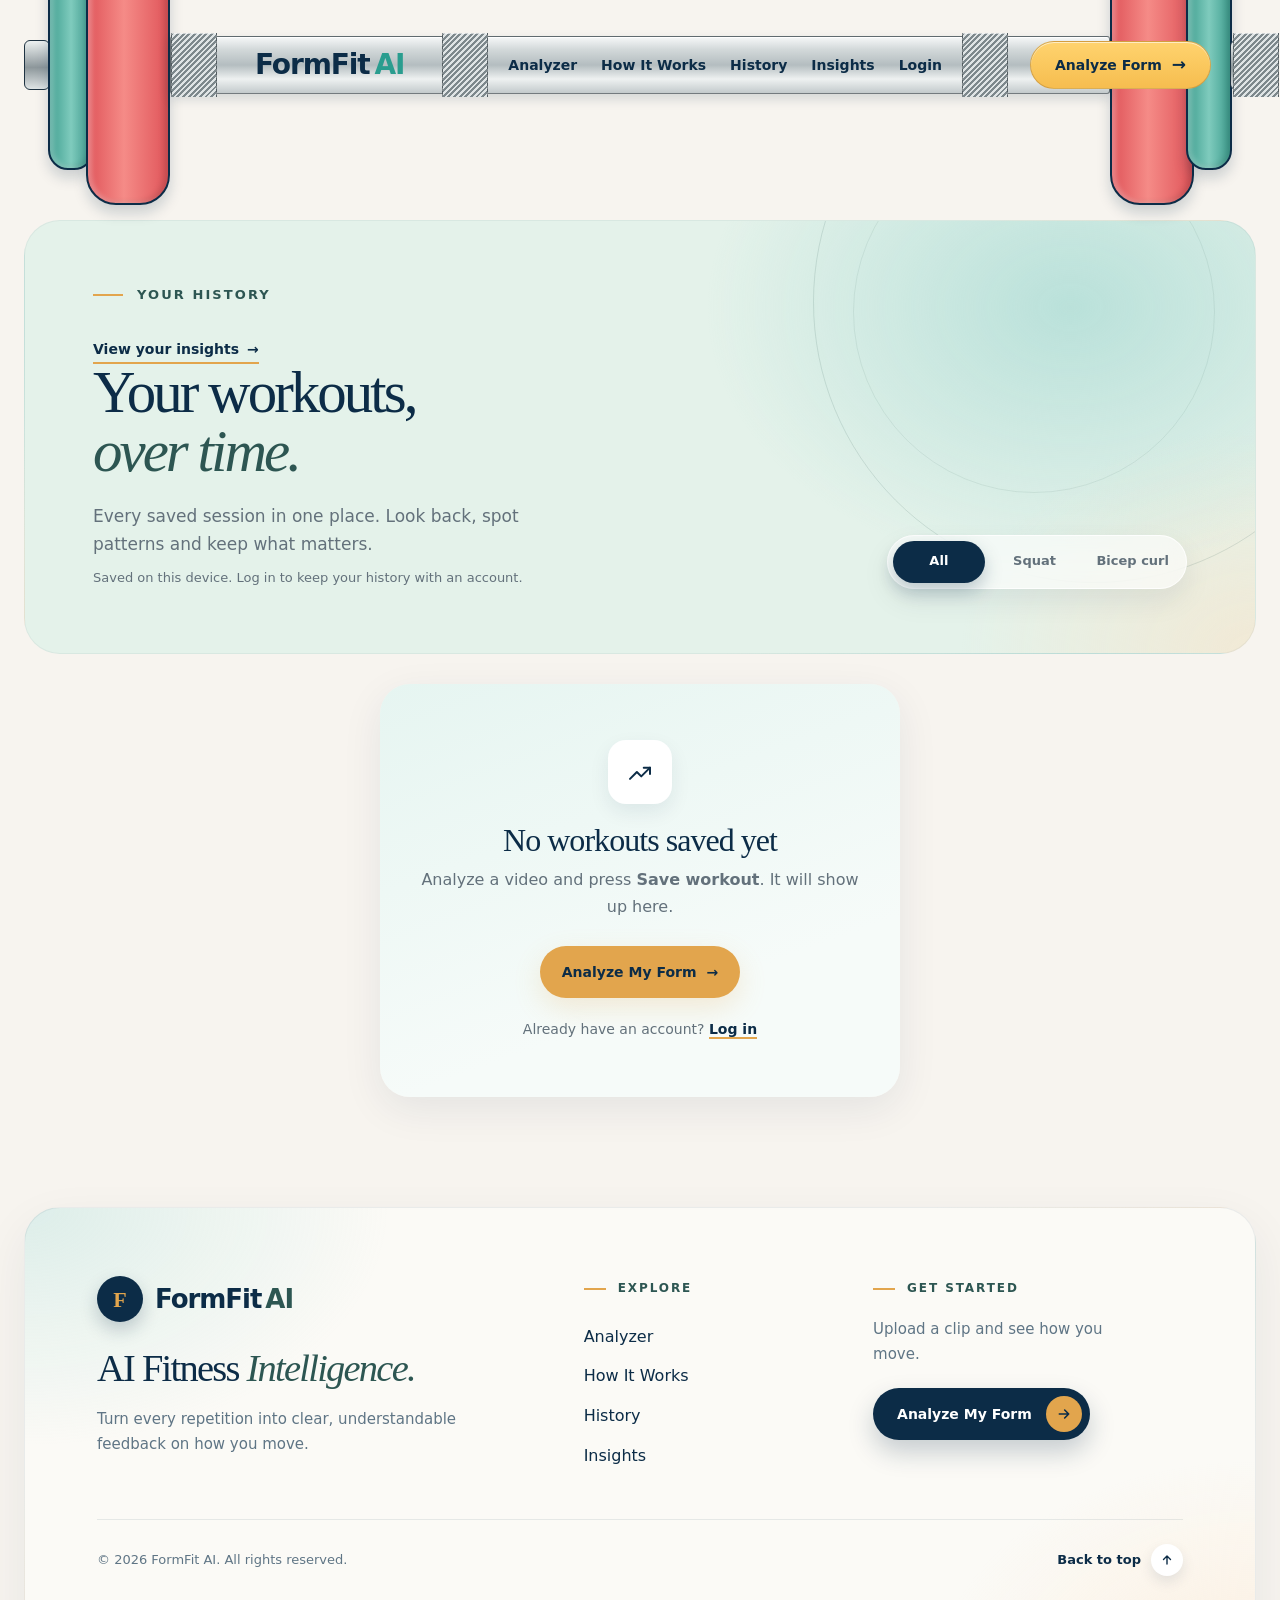
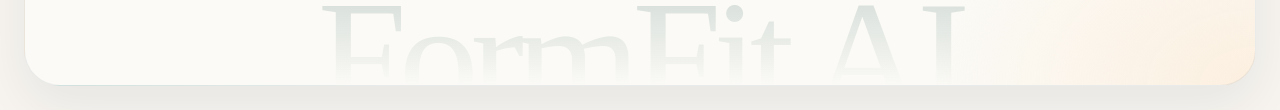
==== commit afbd56d7: "History page: add link to the Insights page" ====
--- a/history.html
+++ b/history.html
@@ -88,6 +88,7 @@
         <section class="hist-intro">
             <div>
                 <p class="eyebrow hist-eyebrow">YOUR HISTORY</p>
+                <a href="insights.html" class="hist-insights-link">View your insights <span>→</span></a>
                 <h1>Your workouts,<em>over time.</em></h1>
                 <p class="hist-lead">Every saved session in one place. Look back, spot patterns and keep what matters.
                 </p>
--- a/history.css
+++ b/history.css
@@ -1027,4 +1027,24 @@
 /* centre the edit / delete dialogs (global reset removes margin: auto) */
 .hist-dialog {
     margin: auto;
+}
+
+.hist-insights-link {
+    display: inline-flex;
+    align-items: center;
+    gap: 8px;
+    margin-top: 18px;
+    color: var(--navy);
+    font-size: 14px;
+    font-weight: 800;
+    border-bottom: 2px solid var(--yellow);
+    padding-bottom: 2px;
+}
+
+.hist-insights-link span {
+    transition: transform 0.25s ease;
+}
+
+.hist-insights-link:hover span {
+    transform: translateX(4px);
 }
